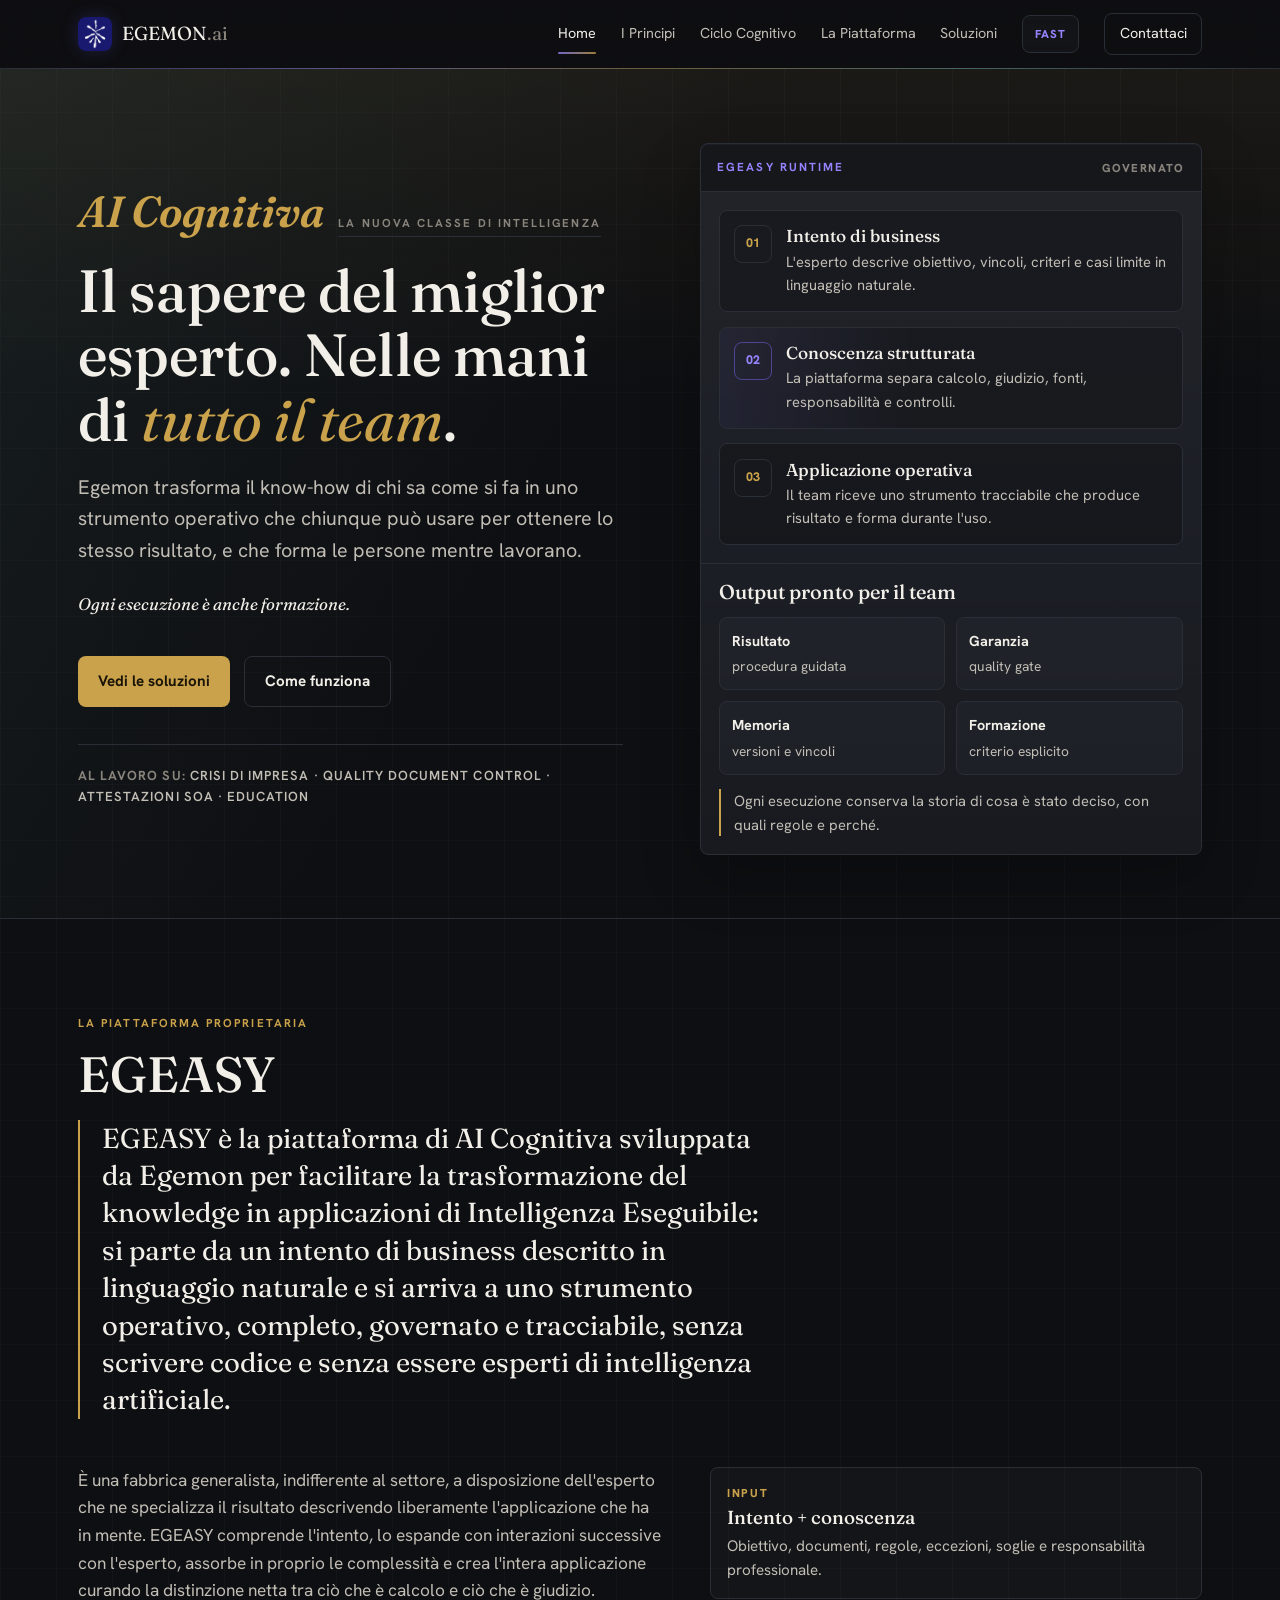
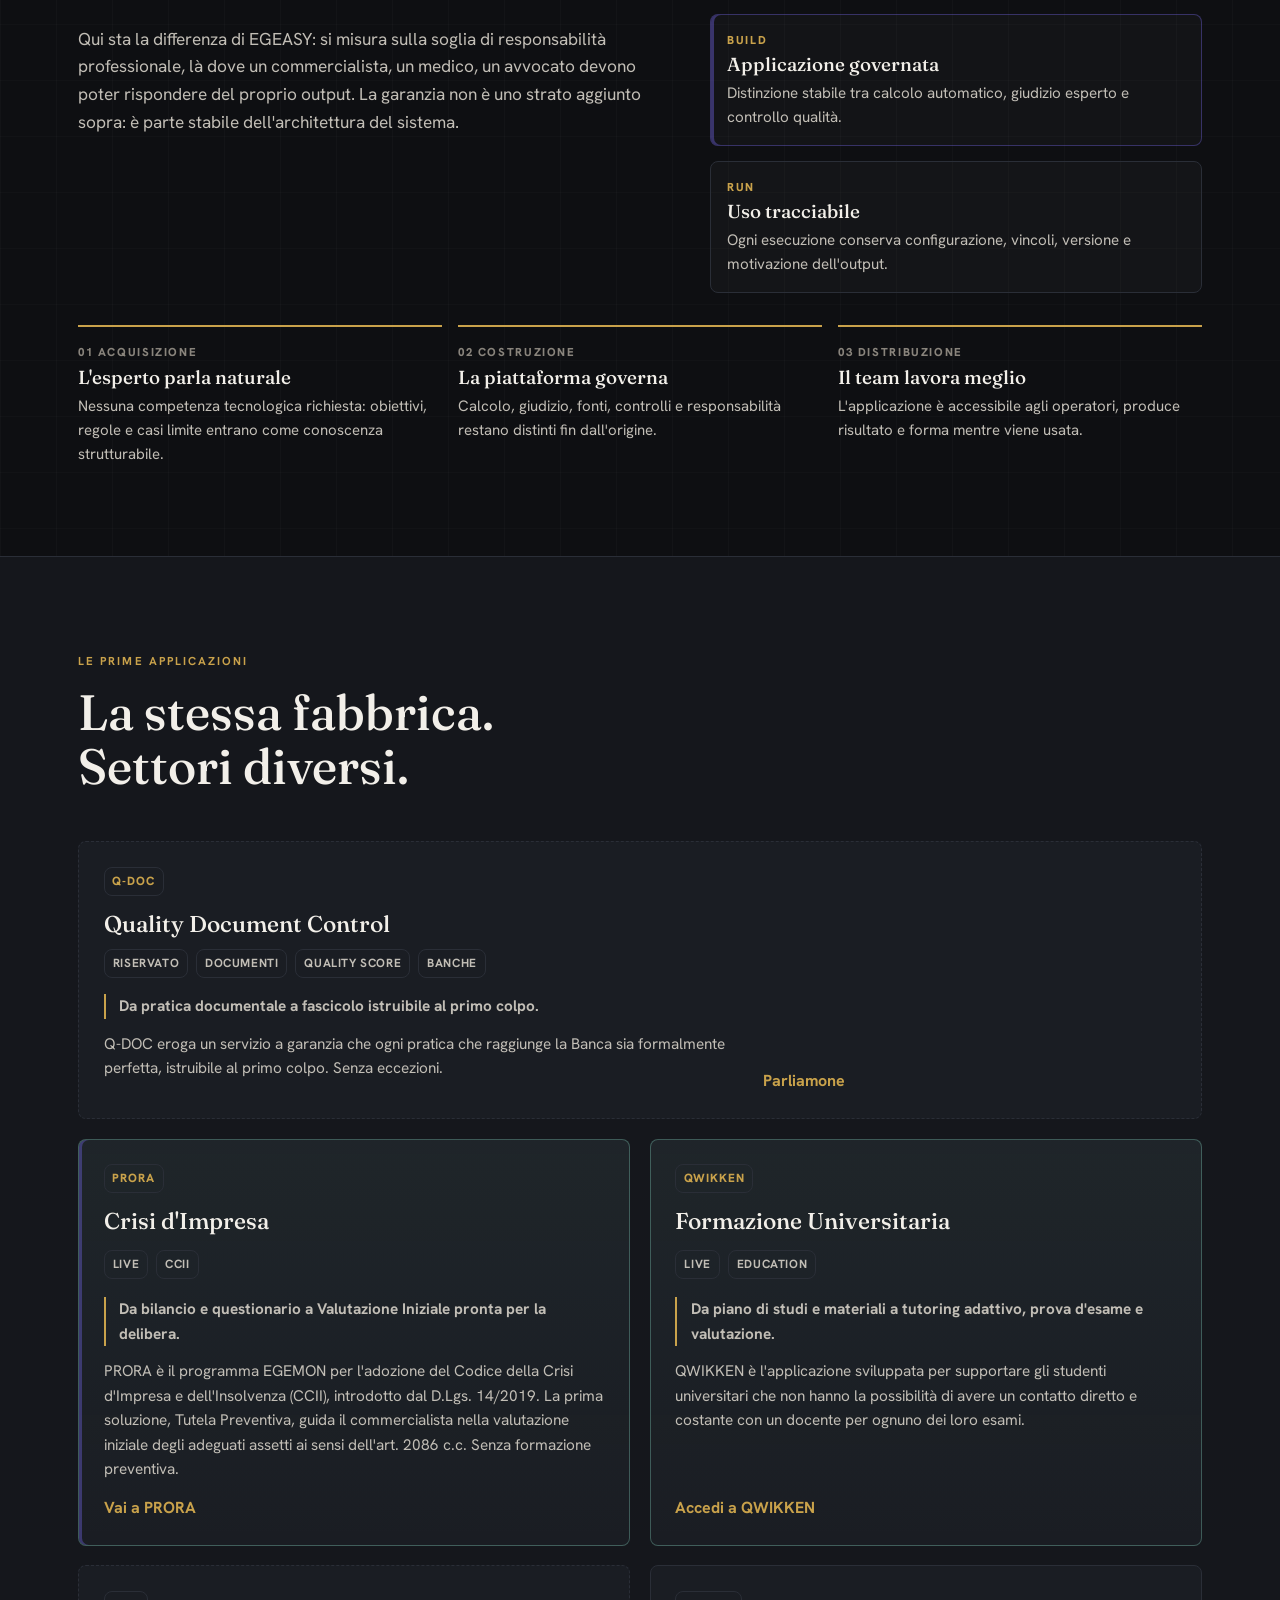
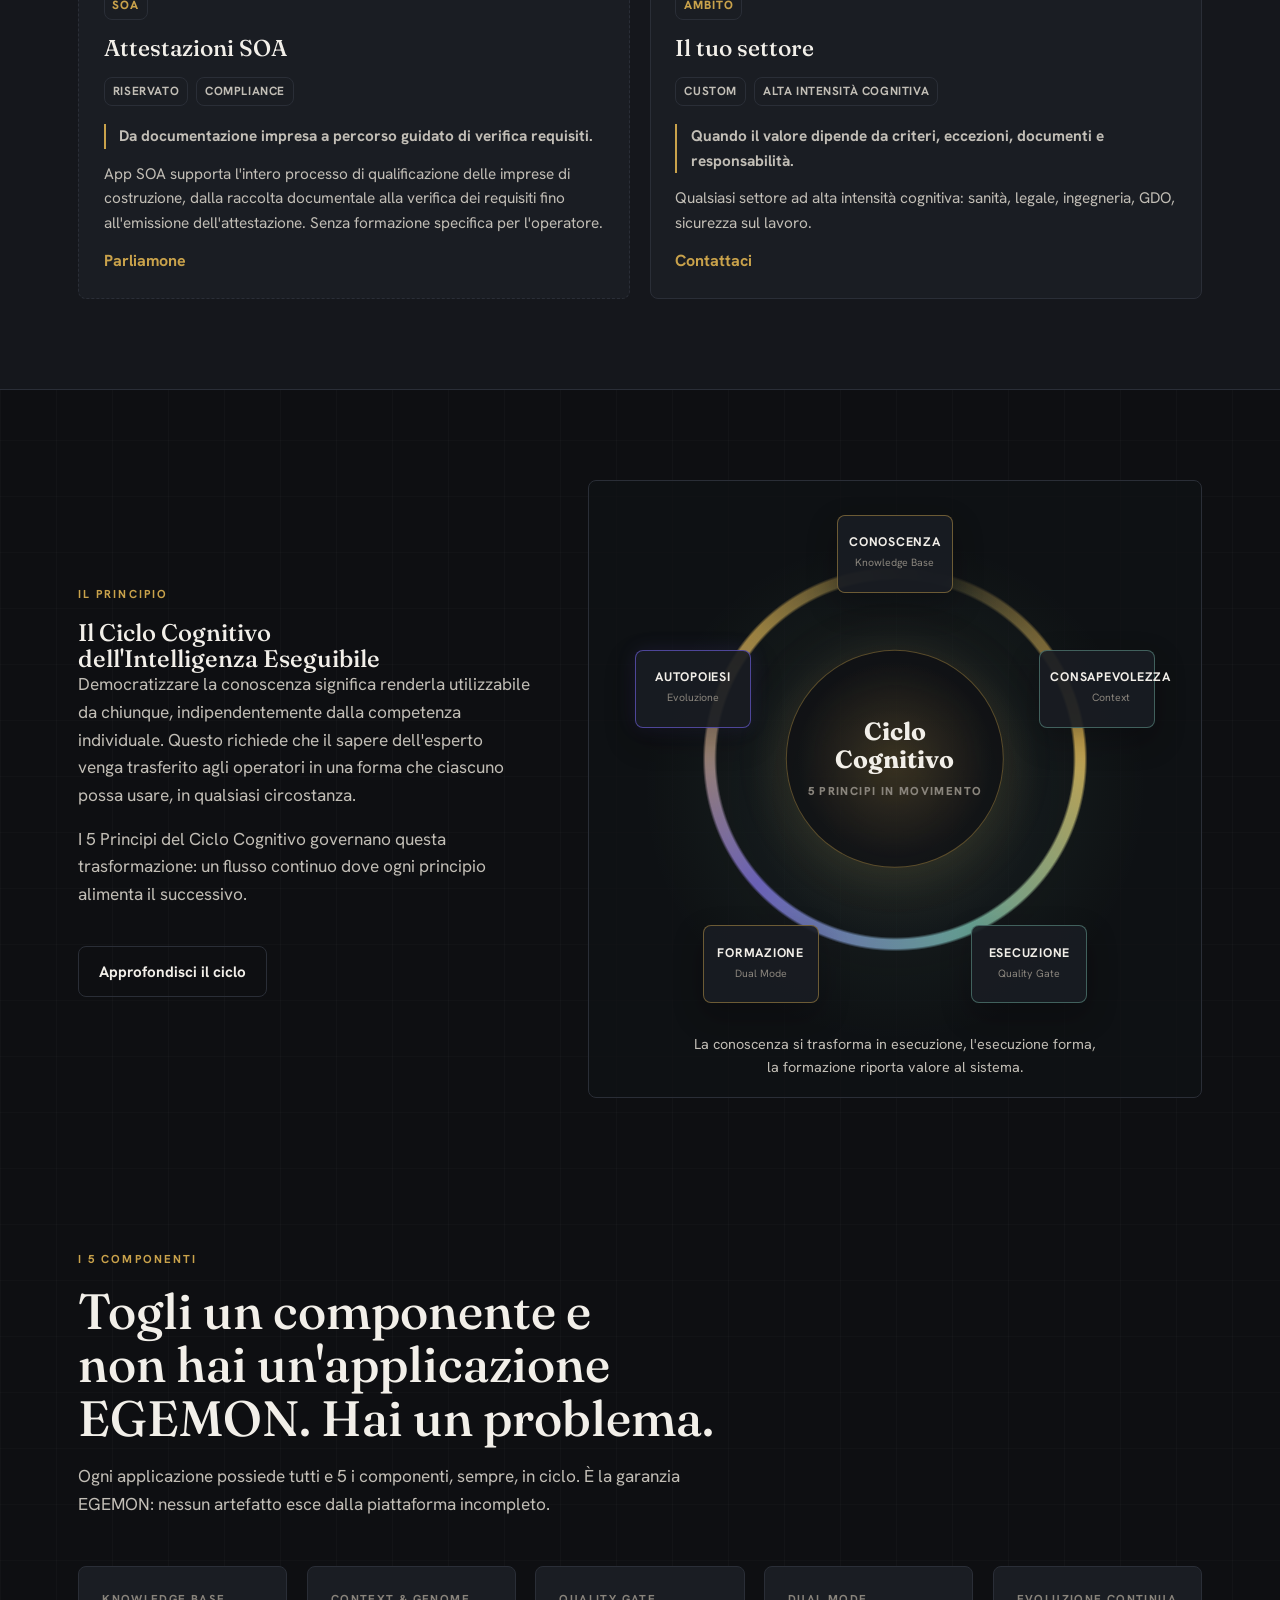
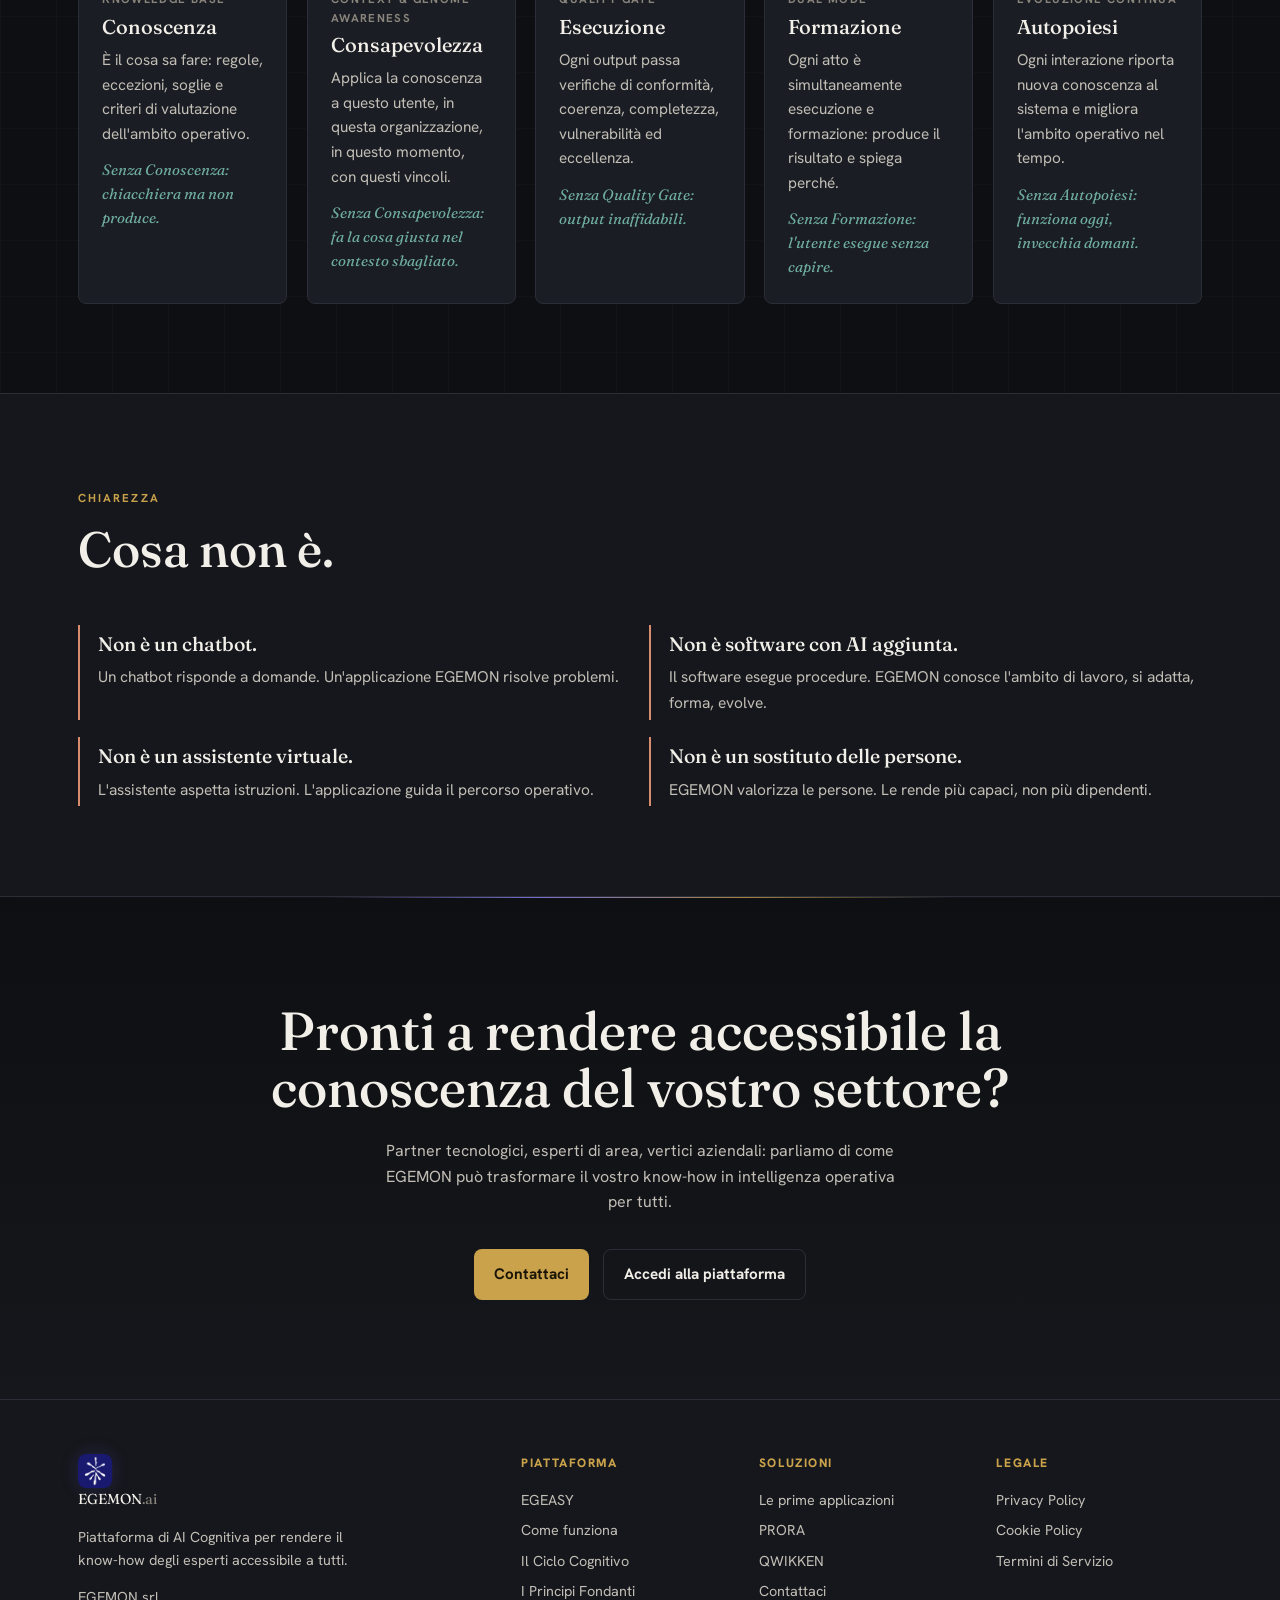
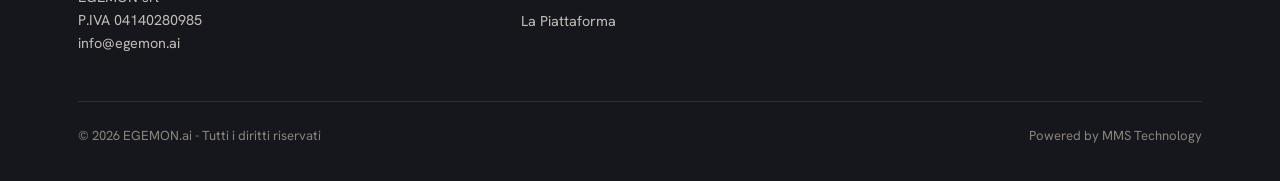
==== index.html @ 68b32966 "fix: simplify fast slow switch" ====
<!DOCTYPE html>
<html lang="it">
<head>
  <meta charset="UTF-8">
  <meta name="viewport" content="width=device-width, initial-scale=1.0">
  <title>EGEMON - AI Cognitiva</title>
  <meta name="description" content="EGEMON trasforma il know-how degli esperti in applicazioni operative, governate e tracciabili che formano le persone mentre lavorano.">
  <meta name="robots" content="index, follow">
  <link rel="canonical" href="https://egemon.ai/">

  <link rel="icon" href="assets/favicon.ico" type="image/x-icon">
  <link rel="apple-touch-icon" href="assets/egemon-logo.png">

  <meta property="og:type" content="website">
  <meta property="og:url" content="https://egemon.ai/">
  <meta property="og:title" content="EGEMON - AI Cognitiva">
  <meta property="og:description" content="Il sapere del miglior esperto nelle mani di tutto il team.">
  <meta property="og:image" content="https://egemon.ai/assets/egemon-logo.png">
  <meta property="og:locale" content="it_IT">
  <meta property="og:site_name" content="egemon.ai">

  <meta name="twitter:card" content="summary">
  <meta name="twitter:title" content="EGEMON - AI Cognitiva">
  <meta name="twitter:description" content="Il sapere del miglior esperto nelle mani di tutto il team.">
  <meta name="twitter:image" content="https://egemon.ai/assets/egemon-logo.png">

  <link rel="preconnect" href="https://fonts.googleapis.com">
  <link rel="preconnect" href="https://fonts.gstatic.com" crossorigin>
  <link href="https://fonts.googleapis.com/css2?family=Fraunces:ital,opsz,wght@0,9..144,400;0,9..144,500;0,9..144,600;1,9..144,400&family=Hanken+Grotesk:wght@300;400;500;600;700&display=swap" rel="stylesheet">

  <style>
    :root {
      --bg: #0e0f12;
      --bg-soft: #15171c;
      --surface: #1a1d23;
      --surface-2: #20242b;
      --line: #2a2e37;
      --ink: #f2efe9;
      --ink-soft: #c2beb6;
      --ink-faint: #89847c;
      --accent: #c9a24b;
      --accent-2: #6fae9f;
      --violet: #9484ff;
      --violet-soft: rgba(148,132,255,0.16);
      --danger: #d68c6d;
      --maxw: 1180px;
      --display: "Fraunces", Georgia, "Times New Roman", serif;
      --body: "Hanken Grotesk", -apple-system, BlinkMacSystemFont, "Segoe UI", sans-serif;
    }

    @keyframes cycleRotate {
      from { transform: rotate(0deg); }
      to { transform: rotate(360deg); }
    }

    @keyframes cyclePulse {
      0%, 100% { transform: translate(-50%, -50%) scale(1); opacity: 0.86; }
      50% { transform: translate(-50%, -50%) scale(1.06); opacity: 1; }
    }

    @keyframes landIn {
      from {
        opacity: 0;
        transform: translateY(22px);
        filter: blur(7px);
      }
      to {
        opacity: 1;
        transform: translateY(0);
        filter: blur(0);
      }
    }

    @keyframes consoleLand {
      0% {
        opacity: 0;
        transform: translateY(26px) scale(0.985);
        box-shadow: 0 0 0 rgba(0,0,0,0), inset 0 1px 0 var(--violet-soft);
      }
      70% {
        opacity: 1;
        transform: translateY(0) scale(1);
        box-shadow: 0 30px 80px rgba(0,0,0,0.28), 0 0 34px rgba(148,132,255,0.16), inset 0 1px 0 var(--violet-soft);
      }
      100% {
        opacity: 1;
        transform: translateY(0) scale(1);
        box-shadow: 0 22px 60px rgba(0,0,0,0.24), inset 0 1px 0 var(--violet-soft);
      }
    }

    @keyframes lineSweep {
      from { transform: scaleX(0); opacity: 0; }
      to { transform: scaleX(1); opacity: 0.42; }
    }

    * {
      box-sizing: border-box;
      margin: 0;
      padding: 0;
    }

    ::selection {
      background: rgba(148,132,255,0.32);
      color: var(--ink);
    }

    html {
      scroll-behavior: smooth;
      background: var(--bg);
    }

    body {
      min-width: 320px;
      background:
        linear-gradient(90deg, rgba(255,255,255,0.018) 1px, transparent 1px),
        linear-gradient(180deg, rgba(255,255,255,0.014) 1px, transparent 1px),
        var(--bg);
      background-size: 56px 56px;
      color: var(--ink);
      font-family: var(--body);
      font-weight: 400;
      line-height: 1.6;
      -webkit-font-smoothing: antialiased;
      overflow-x: hidden;
    }

    img {
      max-width: 100%;
      display: block;
    }

    a {
      color: inherit;
      text-decoration: none;
    }

    a:focus-visible,
    button:focus-visible {
      outline: 2px solid var(--violet);
      outline-offset: 3px;
    }

    h1,
    h2,
    h3 {
      font-family: var(--display);
      font-weight: 500;
      line-height: 1.08;
      letter-spacing: 0;
      text-wrap: balance;
    }

    em {
      color: var(--accent);
      font-family: var(--display);
      font-style: italic;
      font-weight: 400;
    }

    .wrap {
      width: min(100%, var(--maxw));
      margin: 0 auto;
      padding: 0 28px;
    }

    .skip-link {
      position: fixed;
      top: 12px;
      left: 12px;
      z-index: 1000;
      transform: translateY(-140%);
      background: var(--accent);
      color: #171106;
      padding: 0.6rem 0.9rem;
      border-radius: 8px;
      font-weight: 700;
    }

    .skip-link:focus {
      transform: translateY(0);
    }

    .nav {
      position: sticky;
      top: 0;
      z-index: 50;
      background: rgba(14,15,18,0.86);
      border-bottom: 1px solid var(--line);
      backdrop-filter: blur(14px);
    }

    .nav::after {
      content: "";
      position: absolute;
      left: 0;
      right: 0;
      bottom: -1px;
      height: 1px;
      background: linear-gradient(90deg, transparent, var(--violet), var(--accent), var(--accent-2), transparent);
      opacity: 0.42;
      transform-origin: center;
      animation: lineSweep 900ms ease-out both;
      pointer-events: none;
    }

    .nav .wrap {
      min-height: 68px;
      display: flex;
      align-items: center;
      justify-content: space-between;
      gap: 1.25rem;
      position: relative;
    }

    .brand {
      display: inline-flex;
      align-items: center;
      gap: 0.65rem;
      min-width: max-content;
      font-family: var(--display);
      font-size: 1.18rem;
      letter-spacing: 0;
    }

    .brand img {
      width: 34px;
      height: 34px;
      border-radius: 8px;
      object-fit: contain;
      box-shadow: 0 0 18px rgba(124,108,255,0.18);
    }

    .brand .brand-name {
      color: var(--ink);
    }

    .brand .brand-name span {
      color: var(--ink-faint);
    }

    .view-switch {
      display: inline-flex;
      align-items: center;
      border: 1px solid var(--line);
      border-radius: 8px;
      padding: 0.52rem 0.75rem;
      background: rgba(255,255,255,0.025);
      color: var(--violet);
      font-size: 0.72rem;
      font-weight: 800;
      letter-spacing: 0.09em;
      text-transform: uppercase;
      cursor: pointer;
      user-select: none;
    }

    .view-switch input {
      position: absolute;
      opacity: 0;
      pointer-events: none;
    }

    .view-switch:hover,
    .view-switch:focus-within {
      color: var(--ink);
      border-color: rgba(148,132,255,0.46);
    }

    body.view-essential .view-switch {
      color: var(--accent);
    }

    .menu {
      display: flex;
      align-items: center;
      gap: 1.55rem;
      color: var(--ink-soft);
      font-size: 0.9rem;
      white-space: nowrap;
    }

    .nav-toggle {
      display: none;
      width: 42px;
      height: 42px;
      border: 1px solid var(--line);
      border-radius: 8px;
      background: rgba(255,255,255,0.03);
      color: var(--ink);
      cursor: pointer;
      align-items: center;
      justify-content: center;
      gap: 4px;
      flex-direction: column;
    }

    .nav-toggle span {
      width: 18px;
      height: 2px;
      border-radius: 999px;
      background: currentColor;
      transition: transform 0.18s ease, opacity 0.18s ease;
    }

    .nav-toggle[aria-expanded="true"] span:nth-child(1) {
      transform: translateY(6px) rotate(45deg);
    }

    .nav-toggle[aria-expanded="true"] span:nth-child(2) {
      opacity: 0;
    }

    .nav-toggle[aria-expanded="true"] span:nth-child(3) {
      transform: translateY(-6px) rotate(-45deg);
    }

    .menu a {
      transition: color 0.18s ease;
    }

    .menu a:hover,
    .menu a:focus-visible {
      color: var(--ink);
    }

    .nav-cta {
      border: 1px solid var(--line);
      border-radius: 8px;
      color: var(--ink);
      padding: 0.52rem 0.9rem;
    }

    .nav-cta:hover,
    .nav-cta:focus-visible {
      border-color: var(--accent);
      color: var(--accent);
    }

    .menu a[aria-current="page"] {
      color: var(--ink);
      position: relative;
    }

    .menu a[aria-current="page"]::after {
      content: "";
      position: absolute;
      left: 0;
      right: 0;
      bottom: -0.55rem;
      height: 2px;
      border-radius: 999px;
      background: linear-gradient(90deg, var(--violet), var(--accent));
      opacity: 0.75;
    }

    main {
      overflow: hidden;
    }

    .hero {
      min-height: clamp(660px, calc(100vh - 68px), 800px);
      padding: 4.6rem 0 4rem;
      display: flex;
      align-items: center;
      border-bottom: 1px solid var(--line);
      background:
        linear-gradient(180deg, rgba(201,162,75,0.07), transparent 38%),
        linear-gradient(120deg, rgba(111,174,159,0.09), transparent 44%);
    }

    .hero .category-mark,
    .hero h1,
    .hero .lead,
    .hero .micro,
    .hero .hero-actions,
    .hero .working-on {
      opacity: 0;
      animation: landIn 760ms cubic-bezier(0.2, 0.75, 0.18, 1) both;
    }

    .hero .category-mark { animation-delay: 80ms; }
    .hero h1 { animation-delay: 170ms; }
    .hero .lead { animation-delay: 280ms; }
    .hero .micro { animation-delay: 390ms; }
    .hero .hero-actions { animation-delay: 500ms; }
    .hero .working-on { animation-delay: 610ms; }

    .hero-grid {
      display: grid;
      grid-template-columns: minmax(0, 1fr) minmax(360px, 0.92fr);
      gap: clamp(3.6rem, 6vw, 5.6rem);
      align-items: center;
    }

    .category-mark {
      display: flex;
      align-items: baseline;
      flex-wrap: wrap;
      gap: 0.9rem;
      margin-bottom: 1.35rem;
    }

    .category-mark .label {
      color: var(--accent);
      font-family: var(--display);
      font-size: clamp(1.75rem, 3.4vw, 2.75rem);
      font-style: italic;
      font-weight: 600;
      line-height: 1;
    }

    .category-mark .tag {
      color: var(--ink-faint);
      border-bottom: 1px solid var(--line);
      padding-bottom: 0.28rem;
      font-size: 0.72rem;
      font-weight: 700;
      letter-spacing: 0.18em;
      text-transform: uppercase;
    }

    .hero h1 {
      max-width: 18ch;
      margin-bottom: 1.25rem;
      font-size: clamp(2.75rem, 4.65vw, 4.28rem);
    }

    .lead {
      max-width: 62ch;
      color: var(--ink-soft);
      font-size: 1.08rem;
    }

    .hero .lead {
      font-size: 1.23rem;
    }

    .micro {
      margin-top: 1.55rem;
      color: var(--ink);
      font-family: var(--display);
      font-size: 1.05rem;
      font-style: italic;
    }

    .hero-actions {
      display: flex;
      flex-wrap: wrap;
      gap: 0.85rem;
      margin-top: 2.35rem;
    }

    .btn {
      display: inline-flex;
      align-items: center;
      justify-content: center;
      min-height: 44px;
      border-radius: 8px;
      padding: 0.78rem 1.25rem;
      font-size: 0.95rem;
      font-weight: 700;
      transition: transform 0.18s ease, border-color 0.18s ease, color 0.18s ease, background 0.18s ease;
    }

    .btn::after {
      content: "";
      width: 0;
      height: 1px;
      background: currentColor;
      margin-left: 0;
      opacity: 0;
      transition: width 0.18s ease, margin-left 0.18s ease, opacity 0.18s ease;
    }

    .btn:hover::after,
    .btn:focus-visible::after {
      width: 14px;
      margin-left: 0.55rem;
      opacity: 0.7;
    }

    .btn-primary {
      background: var(--accent);
      color: #1a1407;
    }

    .btn-primary:hover,
    .btn-primary:focus-visible {
      transform: translateY(-2px);
      background: #d5b15d;
    }

    .btn-ghost {
      border: 1px solid var(--line);
      color: var(--ink);
    }

    .btn-ghost:hover,
    .btn-ghost:focus-visible {
      border-color: var(--accent);
      color: var(--accent);
      transform: translateY(-2px);
    }

    .working-on {
      margin-top: 2.35rem;
      padding-top: 1.25rem;
      border-top: 1px solid var(--line);
      color: var(--ink-faint);
      font-size: 0.82rem;
      font-weight: 700;
      letter-spacing: 0.08em;
      text-transform: uppercase;
    }

    .working-on b {
      color: var(--ink-soft);
      font-weight: 600;
    }

    .product-console {
      border: 1px solid var(--line);
      border-radius: 8px;
      background:
        linear-gradient(180deg, rgba(255,255,255,0.045), transparent),
        rgba(26,29,35,0.86);
      box-shadow: 0 22px 60px rgba(0,0,0,0.24), inset 0 1px 0 var(--violet-soft);
      overflow: hidden;
      opacity: 0;
      animation: consoleLand 980ms cubic-bezier(0.2, 0.75, 0.18, 1) 330ms both;
    }

    .console-top {
      display: flex;
      align-items: center;
      justify-content: space-between;
      gap: 1rem;
      padding: 0.9rem 1rem;
      border-bottom: 1px solid var(--line);
      background: rgba(14,15,18,0.62);
    }

    .console-title {
      color: var(--violet);
      font-size: 0.73rem;
      font-weight: 700;
      letter-spacing: 0.18em;
      text-transform: uppercase;
    }

    .console-status {
      color: var(--ink-faint);
      font-size: 0.72rem;
      font-weight: 800;
      letter-spacing: 0.12em;
      text-transform: uppercase;
    }

    .pipeline {
      display: grid;
      padding: 1.1rem;
      gap: 0.9rem;
    }

    .pipe-row {
      display: grid;
      grid-template-columns: 38px 1fr;
      gap: 0.85rem;
      align-items: start;
      padding: 0.9rem;
      border: 1px solid var(--line);
      border-radius: 8px;
      background: rgba(14,15,18,0.38);
    }

    .pipe-dot {
      display: grid;
      place-items: center;
      width: 38px;
      height: 38px;
      border: 1px solid var(--line);
      border-radius: 8px;
      color: var(--accent);
      font-weight: 800;
      font-size: 0.78rem;
    }

    .pipe-row:nth-child(2) .pipe-dot {
      border-color: rgba(124,108,255,0.48);
      color: var(--violet);
    }

    .pipe-row:nth-child(2) {
      background: linear-gradient(90deg, rgba(124,108,255,0.055), rgba(14,15,18,0.38) 42%);
    }

    .pipe-row strong {
      display: block;
      color: var(--ink);
      font-family: var(--display);
      font-size: 1.08rem;
      font-weight: 500;
      line-height: 1.22;
      margin-bottom: 0.2rem;
    }

    .pipe-row p {
      color: var(--ink-soft);
      font-size: 0.92rem;
    }

    .console-output {
      border-top: 1px solid var(--line);
      padding: 1.1rem;
    }

    .console-output h3 {
      margin-bottom: 0.85rem;
      font-size: 1.25rem;
    }

    .output-grid {
      display: grid;
      grid-template-columns: repeat(2, 1fr);
      gap: 0.7rem;
    }

    .output-cell {
      min-height: 58px;
      border: 1px solid var(--line);
      border-radius: 8px;
      padding: 0.75rem;
      color: var(--ink-soft);
      font-size: 0.86rem;
      background: rgba(255,255,255,0.025);
    }

    .output-cell b {
      display: block;
      color: var(--ink);
      font-size: 0.9rem;
      margin-bottom: 0.15rem;
    }

    .trace-strip {
      margin-top: 0.9rem;
      border-left: 2px solid var(--accent);
      padding-left: 0.85rem;
      color: var(--ink-soft);
      font-size: 0.92rem;
    }

    body.view-essential .hero {
      min-height: clamp(620px, calc(100vh - 68px), 760px);
      padding: 3.8rem 0 3.4rem;
    }

    body.view-essential .hero-grid {
      grid-template-columns: minmax(0, 0.95fr) minmax(340px, 0.78fr);
      gap: clamp(3.2rem, 5vw, 4.8rem);
    }

    body.view-essential .hero h1 {
      max-width: 18ch;
      font-size: clamp(2.65rem, 4.2vw, 3.8rem);
    }

    body.view-essential .hero .lead {
      max-width: 56ch;
      font-size: 1.08rem;
    }

    body.view-essential .micro {
      margin-top: 1.15rem;
    }

    body.view-essential .hero-actions {
      margin-top: 1.7rem;
    }

    body.view-essential .hero .btn-ghost {
      display: none;
    }

    body.view-essential .working-on {
      display: none;
    }

    body.view-essential .product-console {
      box-shadow: 0 18px 44px rgba(0,0,0,0.18), inset 0 1px 0 var(--violet-soft);
    }

    body.view-essential .pipeline {
      padding: 0.85rem;
      gap: 0.7rem;
    }

    body.view-essential .pipe-row {
      grid-template-columns: 34px 1fr;
      padding: 0.72rem;
    }

    body.view-essential .pipe-row p {
      display: none;
    }

    body.view-essential .console-output {
      padding: 0.85rem;
    }

    body.view-essential .console-output h3 {
      margin-bottom: 0;
      font-size: 1.08rem;
    }

    body.view-essential .output-grid,
    body.view-essential .trace-strip {
      display: none;
    }

    body.view-essential section {
      padding: 4.2rem 0;
    }

    body.view-essential .sec-head {
      margin-bottom: 2.2rem;
    }

    body.view-essential .egeasy-statement {
      max-width: 58ch;
      font-size: clamp(1.18rem, 1.8vw, 1.45rem);
    }

    body.view-essential .copy-stack .lead:nth-child(2),
    body.view-essential .operating-map,
    body.view-essential .process-strip,
    body.view-essential footer a[href="#come-funziona"] {
      display: none;
    }

    body.view-essential #scenari .grid.cols-2 {
      grid-template-columns: repeat(3, minmax(0, 1fr));
    }

    body.view-essential .solution-card,
    body.view-essential .solution-card.featured {
      display: flex;
      grid-column: auto;
      gap: 0;
      padding: 1.18rem;
    }

    body.view-essential .solution-meta,
    body.view-essential .solution-proof {
      display: none;
    }

    body.view-essential .solution-card p {
      font-size: 0.9rem;
      margin-bottom: 0.65rem;
    }

    body.view-essential .solution-card h3 {
      font-size: 1.22rem;
    }

    body.view-essential #ciclo .lead:last-of-type,
    body.view-essential .cycle-caption,
    body.view-essential #componenti .sec-head .lead,
    body.view-essential #non-e,
    body.view-essential .card .warn {
      display: none;
    }

    body.view-essential .cycle-layout {
      grid-template-columns: minmax(0, 0.8fr) minmax(300px, 0.85fr);
      gap: 2.4rem;
    }

    body.view-essential .cycle-visual {
      min-height: 400px;
    }

    body.view-essential .cycle-stage {
      width: min(100%, 390px);
    }

    body.view-essential #componenti .grid.cols-4 {
      grid-template-columns: repeat(5, minmax(0, 1fr));
    }

    body.view-essential .card {
      padding: 1.05rem;
    }

    body.view-essential .card p {
      font-size: 0.88rem;
    }

    section {
      padding: 5.6rem 0;
    }

    section.alt {
      background: var(--bg-soft);
      border-top: 1px solid var(--line);
      border-bottom: 1px solid var(--line);
    }

    .sec-head {
      max-width: 76ch;
      margin-bottom: 3rem;
    }

    .eyebrow {
      display: inline-block;
      margin-bottom: 1rem;
      color: var(--accent);
      font-size: 0.72rem;
      font-weight: 700;
      letter-spacing: 0.18em;
      text-transform: uppercase;
    }

    .sec-head h2 {
      margin-bottom: 1.1rem;
      font-size: clamp(2rem, 4vw, 3.1rem);
    }

    .egeasy-statement {
      max-width: 72ch;
      border-left: 2px solid var(--accent);
      padding-left: 1.35rem;
      color: var(--ink);
      font-family: var(--display);
      font-size: clamp(1.28rem, 2.2vw, 1.72rem);
      line-height: 1.36;
    }

    .copy-stack {
      max-width: 73ch;
      display: grid;
      gap: 1.3rem;
    }

    .egeasy-layout {
      display: grid;
      grid-template-columns: minmax(0, 0.95fr) minmax(320px, 0.8fr);
      gap: 3rem;
      align-items: start;
    }

    .process-strip {
      display: grid;
      grid-template-columns: repeat(3, 1fr);
      gap: 1rem;
      margin-top: 2rem;
    }

    .process-step {
      border-top: 2px solid var(--accent);
      padding-top: 1rem;
    }

    .process-step span {
      display: block;
      margin-bottom: 0.4rem;
      color: var(--ink-faint);
      font-size: 0.72rem;
      font-weight: 800;
      letter-spacing: 0.14em;
      text-transform: uppercase;
    }

    .process-step h3 {
      margin-bottom: 0.35rem;
      font-size: 1.18rem;
    }

    .process-step p {
      color: var(--ink-soft);
      font-size: 0.94rem;
    }

    .operating-map {
      display: grid;
      gap: 0.9rem;
    }

    .map-step {
      border: 1px solid var(--line);
      border-radius: 8px;
      padding: 1rem;
      background: rgba(255,255,255,0.025);
    }

    .map-step:nth-child(2) {
      border-color: rgba(124,108,255,0.34);
      box-shadow: inset 3px 0 0 rgba(124,108,255,0.36);
    }

    .map-step span {
      display: block;
      margin-bottom: 0.35rem;
      color: var(--accent);
      font-size: 0.72rem;
      font-weight: 800;
      letter-spacing: 0.14em;
      text-transform: uppercase;
    }

    .map-step h3 {
      font-size: 1.18rem;
      margin-bottom: 0.35rem;
    }

    .map-step p {
      color: var(--ink-soft);
      font-size: 0.95rem;
    }

    .grid {
      display: grid;
      gap: 1.2rem;
    }

    .grid.cols-4 {
      grid-template-columns: repeat(4, 1fr);
    }

    #componenti .grid.cols-4 {
      grid-template-columns: repeat(5, 1fr);
    }

    .grid.cols-3 {
      grid-template-columns: repeat(3, 1fr);
    }

    .grid.cols-2 {
      grid-template-columns: repeat(2, 1fr);
    }

    .card {
      background: var(--surface);
      border: 1px solid var(--line);
      border-radius: 8px;
      padding: 1.45rem;
      transition: transform 0.18s ease, border-color 0.18s ease, background 0.18s ease;
    }

    .card:hover {
      transform: translateY(-3px);
      border-color: rgba(201,162,75,0.65);
      background: var(--surface-2);
    }

    .card .num {
      display: block;
      margin-bottom: 0.75rem;
      color: var(--accent);
      font-family: var(--display);
      font-size: 1.5rem;
    }

    .card .sub {
      display: block;
      margin-bottom: 0.45rem;
      color: var(--ink-faint);
      font-size: 0.72rem;
      font-weight: 700;
      letter-spacing: 0.12em;
      text-transform: uppercase;
    }

    .card h3 {
      margin-bottom: 0.65rem;
      font-size: 1.25rem;
    }

    .card p {
      color: var(--ink-soft);
      font-size: 0.96rem;
    }

    .card .warn {
      display: block;
      margin-top: 0.75rem;
      color: var(--accent-2);
      font-family: var(--display);
      font-size: 0.94rem;
      font-style: italic;
    }

    .solution-card {
      display: flex;
      min-height: 100%;
      flex-direction: column;
      background: var(--surface);
      border: 1px solid var(--line);
      border-radius: 8px;
      padding: 1.55rem;
      transition: transform 0.18s ease, border-color 0.18s ease, background 0.18s ease;
    }

    .solution-card.live {
      border-color: rgba(111,174,159,0.42);
      background: linear-gradient(180deg, rgba(111,174,159,0.055), transparent), var(--surface);
    }

    .solution-card.live:nth-of-type(2) {
      box-shadow: inset 3px 0 0 rgba(124,108,255,0.34);
    }

    .solution-card.reserved {
      border-style: dashed;
    }

    .solution-card.featured {
      grid-column: span 2;
      display: grid;
      grid-template-columns: minmax(0, 1fr) minmax(260px, 0.65fr);
      gap: 1.4rem;
      align-items: end;
    }

    .solution-meta {
      display: flex;
      flex-wrap: wrap;
      gap: 0.5rem;
      margin: 0.2rem 0 1rem;
    }

    .solution-meta span {
      border: 1px solid var(--line);
      border-radius: 8px;
      padding: 0.25rem 0.5rem;
      color: var(--ink-soft);
      font-size: 0.74rem;
      font-weight: 700;
      letter-spacing: 0.05em;
      text-transform: uppercase;
    }

    .solution-card:hover {
      transform: translateY(-3px);
      border-color: rgba(201,162,75,0.65);
      background: var(--surface-2);
    }

    .solution-kicker {
      width: max-content;
      margin-bottom: 1rem;
      border: 1px solid var(--line);
      border-radius: 8px;
      padding: 0.25rem 0.48rem;
      color: var(--accent);
      font-size: 0.74rem;
      font-weight: 800;
      letter-spacing: 0.08em;
    }

    .solution-card h3 {
      margin-bottom: 0.8rem;
      font-size: 1.43rem;
    }

    .solution-card p {
      color: var(--ink-soft);
      font-size: 0.96rem;
      margin-bottom: 0.8rem;
    }

    .solution-proof {
      margin: 0.15rem 0 1rem;
      border-left: 2px solid var(--accent);
      padding-left: 0.85rem;
      color: var(--ink);
      font-size: 0.94rem;
      font-weight: 700;
    }

    .solution-card .link {
      margin-top: auto;
      color: var(--accent);
      font-weight: 700;
      width: max-content;
      text-underline-offset: 0.25em;
    }

    .solution-card .link:hover {
      text-decoration: underline;
    }

    .cycle-layout {
      display: grid;
      grid-template-columns: minmax(0, 0.85fr) minmax(320px, 1.15fr);
      gap: 3.5rem;
      align-items: center;
    }

    #ciclo {
      padding-bottom: 3.6rem;
    }

    .cycle-visual {
      min-height: 520px;
      border: 1px solid var(--line);
      border-radius: 8px;
      background:
        radial-gradient(circle at 50% 50%, rgba(201,162,75,0.13), transparent 34%),
        radial-gradient(circle at 50% 50%, rgba(111,174,159,0.13), transparent 58%),
        rgba(16,18,21,0.72);
      padding: 1.15rem;
      position: relative;
      overflow: hidden;
    }

    .cycle-stage {
      position: relative;
      width: min(100%, 520px);
      aspect-ratio: 1;
      margin: 0 auto;
    }

    .cycle-orbit,
    .cycle-orbit::before {
      position: absolute;
      border-radius: 50%;
      content: "";
    }

    .cycle-orbit {
      inset: 11%;
      background: conic-gradient(from 12deg, rgba(201,162,75,0.05), var(--accent), rgba(111,174,159,0.9), rgba(127,111,219,0.82), rgba(201,162,75,0.9), rgba(201,162,75,0.05));
      mask: radial-gradient(circle, transparent 62%, #000 63%, #000 66%, transparent 67%);
      animation: cycleRotate 18s linear infinite;
    }

    .cycle-orbit::before {
      inset: 7%;
      border: 1px solid rgba(111,174,159,0.22);
      box-shadow: 0 0 42px rgba(111,174,159,0.16);
      animation: cycleRotate 26s linear infinite reverse;
    }

    .cycle-core {
      position: absolute;
      top: 50%;
      left: 50%;
      width: 42%;
      aspect-ratio: 1;
      transform: translate(-50%, -50%);
      display: grid;
      place-items: center;
      border: 1px solid rgba(201,162,75,0.4);
      border-radius: 50%;
      background: radial-gradient(circle, rgba(201,162,75,0.2), transparent 64%), rgba(14,15,18,0.72);
      box-shadow: 0 0 55px rgba(201,162,75,0.12);
      text-align: center;
      padding: 1.2rem;
      animation: cyclePulse 5s ease-in-out infinite;
    }

    .cycle-core strong {
      display: block;
      font-family: var(--display);
      font-size: clamp(1.1rem, 2.2vw, 1.55rem);
      line-height: 1.1;
    }

    .cycle-core span {
      display: block;
      margin-top: 0.55rem;
      color: var(--ink-faint);
      font-size: 0.72rem;
      font-weight: 800;
      letter-spacing: 0.12em;
      text-transform: uppercase;
    }

    .cycle-node {
      position: absolute;
      width: 116px;
      min-height: 78px;
      display: grid;
      place-items: center;
      text-align: center;
      border: 1px solid var(--line);
      border-radius: 8px;
      padding: 0.65rem;
      background: rgba(26,29,35,0.92);
      box-shadow: 0 12px 30px rgba(0,0,0,0.25);
    }

    .cycle-node b {
      display: block;
      color: var(--ink);
      font-size: 0.78rem;
      line-height: 1.1;
      text-transform: uppercase;
      letter-spacing: 0.06em;
    }

    .cycle-node small {
      display: block;
      color: var(--ink-faint);
      font-size: 0.66rem;
      margin-top: 0.25rem;
    }

    .cycle-node.n1 { top: 3%; left: 50%; transform: translateX(-50%); border-color: rgba(201,162,75,0.48); }
    .cycle-node.n2 { top: 29%; right: 0; border-color: rgba(111,174,159,0.48); }
    .cycle-node.n3 { bottom: 3%; right: 13%; border-color: rgba(111,174,159,0.48); }
    .cycle-node.n4 { bottom: 3%; left: 13%; border-color: rgba(201,162,75,0.48); }
    .cycle-node.n5 { top: 29%; left: 0; border-color: rgba(124,108,255,0.54); box-shadow: 0 12px 30px rgba(0,0,0,0.25), 0 0 20px rgba(124,108,255,0.12); }

    .cycle-caption {
      display: block;
      margin: 0.85rem auto 0;
      max-width: 52ch;
      color: var(--ink-soft);
      font-size: 0.9rem;
      text-align: center;
    }

    .not-list {
      display: grid;
      grid-template-columns: repeat(2, 1fr);
      gap: 1.1rem;
    }

    .not-item {
      border-left: 2px solid var(--danger);
      padding: 0.25rem 0 0.25rem 1.15rem;
    }

    .not-item b {
      display: block;
      margin-bottom: 0.25rem;
      color: var(--ink);
      font-family: var(--display);
      font-size: 1.22rem;
      font-weight: 500;
    }

    .not-item span {
      color: var(--ink-soft);
      font-size: 0.97rem;
    }

    .cta {
      text-align: center;
      position: relative;
      padding: 6.6rem 0 6.2rem;
      background:
        linear-gradient(90deg, transparent, rgba(148,132,255,0.08), transparent) top / 100% 1px no-repeat,
        linear-gradient(180deg, var(--bg), var(--bg-soft));
      overflow: hidden;
    }

    .cta::before {
      content: "";
      position: absolute;
      left: 50%;
      top: 0;
      width: min(620px, 80vw);
      height: 1px;
      background: linear-gradient(90deg, transparent, var(--violet), var(--accent), transparent);
      transform: translateX(-50%);
      opacity: 0.78;
      pointer-events: none;
    }

    .cta h2 {
      max-width: 24ch;
      margin: 0 auto 1.25rem;
      font-size: clamp(2.25rem, 4.2vw, 3.35rem);
    }

    .cta p {
      max-width: 58ch;
      margin: 0 auto 2.1rem;
      color: var(--ink-soft);
    }

    .cta .hero-actions {
      justify-content: center;
      margin-top: 0;
    }

    footer {
      padding: 3.4rem 0 2.2rem;
      background: var(--bg-soft);
      border-top: 1px solid var(--line);
    }

    .foot-grid {
      display: grid;
      grid-template-columns: 2fr 1fr 1fr 1fr;
      gap: 2rem;
    }

    .foot-grid h4 {
      margin-bottom: 0.95rem;
      color: var(--accent);
      font-size: 0.76rem;
      font-weight: 800;
      letter-spacing: 0.13em;
      text-transform: uppercase;
    }

    .foot-grid a,
    .foot-grid p {
      display: block;
      color: var(--ink-soft);
      font-size: 0.9rem;
      margin-bottom: 0.45rem;
    }

    .foot-grid a:hover {
      color: var(--ink);
    }

    .foot-grid a {
      text-underline-offset: 0.25em;
    }

    .foot-bottom {
      display: flex;
      justify-content: space-between;
      flex-wrap: wrap;
      gap: 1rem;
      margin-top: 2.4rem;
      padding-top: 1.45rem;
      border-top: 1px solid var(--line);
      color: var(--ink-faint);
      font-size: 0.82rem;
    }

    @media (max-width: 1040px) {
      .hero-grid,
      .cycle-layout,
      .egeasy-layout {
        grid-template-columns: 1fr;
        gap: 2.75rem;
      }

      .process-strip,
      .grid.cols-4,
      .grid.cols-3 {
        grid-template-columns: repeat(2, 1fr);
      }

      #componenti .grid.cols-4 {
        grid-template-columns: repeat(2, 1fr);
      }

      .solution-card.featured {
        grid-column: auto;
        grid-template-columns: 1fr;
      }

      .foot-grid {
        grid-template-columns: repeat(2, 1fr);
      }

      body.view-essential #scenari .grid.cols-2,
      body.view-essential #componenti .grid.cols-4 {
        grid-template-columns: repeat(2, minmax(0, 1fr));
      }

      body.view-essential .cycle-layout {
        grid-template-columns: 1fr;
        align-items: start;
      }
    }

    @media (min-width: 1041px) and (max-height: 880px) {
      .nav .wrap {
        min-height: 62px;
      }

      .hero {
        min-height: calc(100vh - 62px);
        padding: 3.2rem 0 2.7rem;
      }

      .hero-grid {
        gap: clamp(3.2rem, 5vw, 4.8rem);
      }

      .category-mark {
        margin-bottom: 1rem;
      }

      .category-mark .label {
        font-size: clamp(1.65rem, 2.5vw, 2.25rem);
      }

      .hero h1 {
        max-width: 17ch;
        margin-bottom: 1rem;
        font-size: clamp(2.55rem, 3.85vw, 3.85rem);
      }

      .hero .lead {
        font-size: 1.08rem;
      }

      .micro {
        margin-top: 1.15rem;
      }

      .hero-actions {
        margin-top: 1.65rem;
      }

      .working-on {
        margin-top: 1.7rem;
        padding-top: 1rem;
      }

      .console-top {
        padding: 0.75rem 0.9rem;
      }

      .pipeline {
        padding: 0.85rem;
        gap: 0.7rem;
      }

      .pipe-row {
        grid-template-columns: 34px 1fr;
        gap: 0.72rem;
        padding: 0.72rem;
      }

      .pipe-dot {
        width: 34px;
        height: 34px;
      }

      .pipe-row strong {
        font-size: 1rem;
      }

      .pipe-row p {
        font-size: 0.86rem;
      }

      .console-output {
        padding: 0.85rem;
      }

      .console-output h3 {
        margin-bottom: 0.65rem;
      }

      .output-cell {
        min-height: 50px;
        padding: 0.62rem;
      }

      .trace-strip {
        margin-top: 0.7rem;
        font-size: 0.86rem;
      }
    }

    @media (max-width: 860px) {
      .nav .wrap {
        min-height: 64px;
        padding-top: 0.7rem;
        padding-bottom: 0.7rem;
        align-items: center;
      }

      .nav-toggle {
        display: inline-flex;
      }

      .menu {
        display: none;
        position: absolute;
        top: calc(100% + 1px);
        left: 20px;
        right: 20px;
        padding: 0.8rem;
        border: 1px solid var(--line);
        border-radius: 8px;
        background: rgba(14,15,18,0.97);
        box-shadow: 0 22px 50px rgba(0,0,0,0.32);
        white-space: normal;
        font-size: 0.94rem;
      }

      .menu.open {
        display: grid;
        gap: 0.1rem;
      }

      .menu a {
        padding: 0.65rem 0.7rem;
        border-radius: 8px;
      }

      .menu a[aria-current="page"]::after {
        left: 0.7rem;
        right: auto;
        bottom: 0.3rem;
        width: 32px;
      }

      .hero {
        min-height: auto;
        padding: 4.2rem 0 3.6rem;
      }

      section {
        padding: 4.5rem 0;
      }
    }

    @media (max-width: 680px) {
      .wrap {
        padding: 0 20px;
      }

      .nav .wrap {
        display: flex;
      }

      .menu {
        left: 20px;
        right: 20px;
      }

      .category-mark .tag {
        border-bottom: 0;
        padding-bottom: 0;
      }

      .category-mark .label {
        font-size: 1.55rem;
      }

      .hero h1 {
        font-size: 2.35rem;
        max-width: 12ch;
      }

      .hero .lead {
        font-size: 1.08rem;
      }

      .egeasy-statement {
        font-size: 1.12rem;
        line-height: 1.48;
      }

      .sec-head {
        margin-bottom: 2.35rem;
      }

      .micro {
        margin-top: 1.25rem;
      }

      .process-strip,
      .grid.cols-4,
      .grid.cols-3,
      .grid.cols-2,
      .not-list,
      .foot-grid {
        grid-template-columns: 1fr;
      }

      .pipeline {
        padding: 0.85rem;
        gap: 0.65rem;
      }

      .pipe-row {
        grid-template-columns: 32px 1fr;
        padding: 0.75rem;
      }

      .pipe-dot {
        width: 32px;
        height: 32px;
      }

      .console-output {
        padding: 0.9rem;
      }

      .output-grid {
        grid-template-columns: repeat(2, 1fr);
      }

      .output-cell {
        min-height: 52px;
        padding: 0.6rem;
      }

      .cycle-visual {
        min-height: 420px;
        padding: 0.8rem;
      }

      .cycle-stage {
        width: min(100%, 340px);
      }

      .cycle-node {
        width: 92px;
        min-height: 62px;
        padding: 0.48rem;
      }

      .cycle-node b {
        font-size: 0.66rem;
      }

      .cycle-node small {
        display: none;
      }

      .cycle-core {
        width: 46%;
        padding: 0.8rem;
      }

      .cycle-caption {
        font-size: 0.82rem;
      }

      #componenti .grid.cols-4 {
        grid-template-columns: repeat(2, 1fr);
      }

      section {
        padding: 3.6rem 0;
      }

      .solution-card,
      .card {
        padding: 1.05rem;
      }

      .solution-card p,
      .card p,
      .card .warn {
        font-size: 0.88rem;
      }

      .solution-card h3,
      .card h3 {
        font-size: 1.12rem;
      }

      .solution-proof {
        font-size: 0.88rem;
        margin-bottom: 0.75rem;
      }

      .solution-meta {
        gap: 0.35rem;
        margin-bottom: 0.75rem;
      }

      .solution-meta span {
        font-size: 0.66rem;
      }

      #componenti .sec-head h2 {
        font-size: 1.8rem;
      }

      #componenti .sec-head .lead {
        font-size: 1rem;
      }

      #componenti .card .warn {
        display: none;
      }

      .hero-actions {
        width: 100%;
      }

      .btn {
        width: 100%;
      }

      .foot-bottom {
        display: grid;
      }

      body.view-essential #scenari .grid.cols-2,
      body.view-essential #componenti .grid.cols-4,
      body.view-essential .cycle-layout {
        grid-template-columns: 1fr;
      }
    }

    @media (prefers-reduced-motion: reduce) {
      *,
      *::before,
      *::after {
        animation-duration: 0.01ms !important;
        animation-iteration-count: 1 !important;
        scroll-behavior: auto !important;
      }

      .hero .category-mark,
      .hero h1,
      .hero .lead,
      .hero .micro,
      .hero .hero-actions,
      .hero .working-on,
      .product-console {
        opacity: 1;
        transform: none;
        filter: none;
      }
    }
  </style>
</head>
<body>
  <a class="skip-link" href="#main">Salta al contenuto</a>

  <header class="nav">
    <div class="wrap">
      <a class="brand" href="index.html" aria-label="EGEMON.ai home">
        <img src="assets/egemon-logo.png" alt="">
        <span class="brand-name">EGEMON<span>.ai</span></span>
      </a>
      <button class="nav-toggle" type="button" aria-label="Apri menu" aria-controls="main-menu" aria-expanded="false">
        <span></span>
        <span></span>
        <span></span>
      </button>
      <nav class="menu" id="main-menu" aria-label="Navigazione principale">
        <a href="index.html" aria-current="page">Home</a>
        <a href="principi.html">I Principi</a>
        <a href="ciclo-cognitivo.html">Ciclo Cognitivo</a>
        <a href="piattaforma.html">La Piattaforma</a>
        <a href="#scenari">Soluzioni</a>
        <label class="view-switch" for="density-switch" title="Versione compatta">
          <input id="density-switch" type="checkbox" aria-label="Mostra versione fast">
          <span class="mode-label">Fast</span>
        </label>
        <a href="mailto:info@egemon.ai" class="nav-cta">Contattaci</a>
      </nav>
    </div>
  </header>

  <main id="main">
    <section class="hero" aria-labelledby="hero-title">
      <div class="wrap">
        <div class="hero-grid">
          <div>
            <div class="category-mark">
              <span class="label">AI Cognitiva</span>
              <span class="tag">la nuova classe di intelligenza</span>
            </div>
            <h1 id="hero-title">Il sapere del miglior esperto. Nelle mani di <em>tutto il team</em>.</h1>
            <p class="lead" data-fast="EGEMON porta la conoscenza dell'esperto dentro applicazioni operative: strumenti che guidano il lavoro, conservano il controllo e rendono la competenza utilizzabile dal team.">Egemon trasforma il know-how di chi sa come si fa in uno strumento operativo che chiunque può usare per ottenere lo stesso risultato, e che forma le persone mentre lavorano.</p>
            <p class="micro">Ogni esecuzione è anche formazione.</p>
            <div class="hero-actions">
              <a class="btn btn-primary" href="#scenari">Vedi le soluzioni</a>
              <a class="btn btn-ghost" href="#come-funziona">Come funziona</a>
            </div>
            <p class="working-on">Al lavoro su: <b>Crisi di impresa · Quality Document Control · Attestazioni SOA · Education</b></p>
          </div>
          <aside class="product-console" aria-label="Flusso operativo EGEMON">
            <div class="console-top">
              <p class="console-title">EGEASY runtime</p>
              <p class="console-status">Governato</p>
            </div>
            <div class="pipeline">
              <div class="pipe-row">
                <span class="pipe-dot">01</span>
                <div>
                  <strong>Intento di business</strong>
                  <p>L'esperto descrive obiettivo, vincoli, criteri e casi limite in linguaggio naturale.</p>
                </div>
              </div>
              <div class="pipe-row">
                <span class="pipe-dot">02</span>
                <div>
                  <strong>Conoscenza strutturata</strong>
                  <p>La piattaforma separa calcolo, giudizio, fonti, responsabilità e controlli.</p>
                </div>
              </div>
              <div class="pipe-row">
                <span class="pipe-dot">03</span>
                <div>
                  <strong>Applicazione operativa</strong>
                  <p>Il team riceve uno strumento tracciabile che produce risultato e forma durante l'uso.</p>
                </div>
              </div>
            </div>
            <div class="console-output">
              <h3>Output pronto per il team</h3>
              <div class="output-grid">
                <div class="output-cell"><b>Risultato</b>procedura guidata</div>
                <div class="output-cell"><b>Garanzia</b>quality gate</div>
                <div class="output-cell"><b>Memoria</b>versioni e vincoli</div>
                <div class="output-cell"><b>Formazione</b>criterio esplicito</div>
              </div>
              <p class="trace-strip">Ogni esecuzione conserva la storia di cosa è stato deciso, con quali regole e perché.</p>
            </div>
          </aside>
        </div>
      </div>
    </section>

    <section id="egeasy" aria-labelledby="egeasy-title">
      <div class="wrap">
        <div class="sec-head">
          <span class="eyebrow">La piattaforma proprietaria</span>
          <h2 id="egeasy-title">EGEASY</h2>
          <p class="egeasy-statement" data-fast="EGEASY è la fabbrica proprietaria di Intelligenza Eseguibile: dall'intento dell'esperto genera applicazioni complete, governate e tracciabili, senza scrivere codice.">EGEASY è la piattaforma di AI Cognitiva sviluppata da Egemon per facilitare la trasformazione del knowledge in applicazioni di Intelligenza Eseguibile: si parte da un intento di business descritto in linguaggio naturale e si arriva a uno strumento operativo, completo, governato e tracciabile, senza scrivere codice e senza essere esperti di intelligenza artificiale.</p>
        </div>

        <div class="egeasy-layout">
          <div class="copy-stack">
            <p class="lead" data-fast="L'esperto descrive ciò che deve accadere. EGEASY organizza conoscenza, criteri, fonti e responsabilità, distinguendo ciò che è calcolo da ciò che è giudizio.">È una fabbrica generalista, indifferente al settore, a disposizione dell'esperto che ne specializza il risultato descrivendo liberamente l'applicazione che ha in mente. EGEASY comprende l'intento, lo espande con interazioni successive con l'esperto, assorbe in proprio le complessità e crea l'intera applicazione curando la distinzione netta tra ciò che è calcolo e ciò che è giudizio.</p>
            <p class="lead">Qui sta la differenza di EGEASY: si misura sulla soglia di responsabilità professionale, là dove un commercialista, un medico, un avvocato devono poter rispondere del proprio output. La garanzia non è uno strato aggiunto sopra: è parte stabile dell'architettura del sistema.</p>
          </div>
          <div class="operating-map" aria-label="Mappa operativa EGEASY">
            <div class="map-step">
              <span>Input</span>
              <h3>Intento + conoscenza</h3>
              <p>Obiettivo, documenti, regole, eccezioni, soglie e responsabilità professionale.</p>
            </div>
            <div class="map-step">
              <span>Build</span>
              <h3>Applicazione governata</h3>
              <p>Distinzione stabile tra calcolo automatico, giudizio esperto e controllo qualità.</p>
            </div>
            <div class="map-step">
              <span>Run</span>
              <h3>Uso tracciabile</h3>
              <p>Ogni esecuzione conserva configurazione, vincoli, versione e motivazione dell'output.</p>
            </div>
          </div>
        </div>

        <div class="process-strip" id="come-funziona" aria-label="Come funziona EGEASY">
          <article class="process-step">
            <span>01 Acquisizione</span>
            <h3>L'esperto parla naturale</h3>
            <p>Nessuna competenza tecnologica richiesta: obiettivi, regole e casi limite entrano come conoscenza strutturabile.</p>
          </article>
          <article class="process-step">
            <span>02 Costruzione</span>
            <h3>La piattaforma governa</h3>
            <p>Calcolo, giudizio, fonti, controlli e responsabilità restano distinti fin dall'origine.</p>
          </article>
          <article class="process-step">
            <span>03 Distribuzione</span>
            <h3>Il team lavora meglio</h3>
            <p>L'applicazione è accessibile agli operatori, produce risultato e forma mentre viene usata.</p>
          </article>
        </div>
      </div>
    </section>

    <section id="scenari" class="alt" aria-labelledby="scenari-title">
      <div class="wrap">
        <div class="sec-head">
          <span class="eyebrow">Le prime applicazioni</span>
          <h2 id="scenari-title">La stessa fabbrica. Settori diversi.</h2>
        </div>

        <div class="grid cols-2">
          <article class="solution-card featured reserved">
            <div>
            <div class="solution-kicker">Q-DOC</div>
            <h3>Quality Document Control</h3>
            <div class="solution-meta"><span>Riservato</span><span>Documenti</span><span>Quality score</span><span>Banche</span></div>
            <p class="solution-proof">Da pratica documentale a fascicolo istruibile al primo colpo.</p>
            <p data-fast="Q-DOC presidia la qualità documentale prima che la pratica raggiunga la Banca: fascicoli più ordinati, controlli espliciti, meno rilavorazioni.">Q-DOC eroga un servizio a garanzia che ogni pratica che raggiunge la Banca sia formalmente perfetta, istruibile al primo colpo. Senza eccezioni.</p>
            </div>
            <a class="link" href="mailto:info@egemon.ai?subject=Quality%20Document%20Control">Parliamone</a>
          </article>

          <article class="solution-card live">
            <div class="solution-kicker">PRORA</div>
            <h3>Crisi d'Impresa</h3>
            <div class="solution-meta"><span>Live</span><span>CCII</span></div>
            <p class="solution-proof">Da bilancio e questionario a Valutazione Iniziale pronta per la delibera.</p>
            <p data-fast="PRORA porta il metodo EGEMON nella Crisi d'Impresa: guida il commercialista nella valutazione iniziale degli adeguati assetti.">PRORA è il programma EGEMON per l'adozione del Codice della Crisi d'Impresa e dell'Insolvenza (CCII), introdotto dal D.Lgs. 14/2019. La prima soluzione, Tutela Preventiva, guida il commercialista nella valutazione iniziale degli adeguati assetti ai sensi dell'art. 2086 c.c. Senza formazione preventiva.</p>
            <a class="link" href="https://prora.egemon.ai" target="_blank" rel="noopener">Vai a PRORA</a>
          </article>

          <article class="solution-card live">
            <div class="solution-kicker">QWIKKEN</div>
            <h3>Formazione Universitaria</h3>
            <div class="solution-meta"><span>Live</span><span>Education</span></div>
            <p class="solution-proof">Da piano di studi e materiali a tutoring adattivo, prova d'esame e valutazione.</p>
            <p data-fast="QWIKKEN applica l'Intelligenza Eseguibile alla formazione universitaria: tutoraggio, prova, valutazione e apprendimento guidato.">QWIKKEN è l'applicazione sviluppata per supportare gli studenti universitari che non hanno la possibilità di avere un contatto diretto e costante con un docente per ognuno dei loro esami.</p>
            <a class="link" href="https://qwikken.egemon.ai?welcome=true" target="_blank" rel="noopener">Accedi a QWIKKEN</a>
          </article>

          <article class="solution-card reserved">
            <div class="solution-kicker">SOA</div>
            <h3>Attestazioni SOA</h3>
            <div class="solution-meta"><span>Riservato</span><span>Compliance</span></div>
            <p class="solution-proof">Da documentazione impresa a percorso guidato di verifica requisiti.</p>
            <p data-fast="SOA trasforma qualificazione, documenti e requisiti in un percorso operativo guidato per imprese e operatori.">App SOA supporta l'intero processo di qualificazione delle imprese di costruzione, dalla raccolta documentale alla verifica dei requisiti fino all'emissione dell'attestazione. Senza formazione specifica per l'operatore.</p>
            <a class="link" href="mailto:info@egemon.ai?subject=Attestazioni%20SOA">Parliamone</a>
          </article>

          <article class="solution-card">
            <div class="solution-kicker">AMBITO</div>
            <h3>Il tuo settore</h3>
            <div class="solution-meta"><span>Custom</span><span>Alta intensità cognitiva</span></div>
            <p class="solution-proof">Quando il valore dipende da criteri, eccezioni, documenti e responsabilità.</p>
            <p data-fast="Ogni processo ad alta intensità cognitiva può diventare applicazione: criteri, eccezioni, documenti e responsabilità restano governati.">Qualsiasi settore ad alta intensità cognitiva: sanità, legale, ingegneria, GDO, sicurezza sul lavoro.</p>
            <a class="link" href="mailto:info@egemon.ai?subject=Nuovo%20settore%20EGEMON">Contattaci</a>
          </article>
        </div>
      </div>
    </section>

    <section id="ciclo" aria-labelledby="ciclo-title">
      <div class="wrap">
        <div class="cycle-layout">
          <div>
            <span class="eyebrow">Il principio</span>
            <h2 id="ciclo-title">Il Ciclo Cognitivo dell'Intelligenza Eseguibile</h2>
            <p class="lead" data-fast="Il Ciclo Cognitivo è il metodo con cui EGEMON rende il sapere dell'esperto eseguibile: conoscenza, consapevolezza, esecuzione, formazione e autopoiesi.">Democratizzare la conoscenza significa renderla utilizzabile da chiunque, indipendentemente dalla competenza individuale. Questo richiede che il sapere dell'esperto venga trasferito agli operatori in una forma che ciascuno possa usare, in qualsiasi circostanza.</p>
            <p class="lead" style="margin-top:1rem;">I 5 Principi del Ciclo Cognitivo governano questa trasformazione: un flusso continuo dove ogni principio alimenta il successivo.</p>
            <div class="hero-actions">
              <a class="btn btn-ghost" href="ciclo-cognitivo.html">Approfondisci il ciclo</a>
            </div>
          </div>
          <figure class="cycle-visual" aria-label="Diagramma dinamico del Ciclo Cognitivo dell'Intelligenza Eseguibile">
            <div class="cycle-stage" aria-hidden="true">
              <div class="cycle-orbit"></div>
              <div class="cycle-core">
                <div>
                  <strong>Ciclo Cognitivo</strong>
                  <span>5 principi in movimento</span>
                </div>
              </div>
              <div class="cycle-node n1"><div><b>Conoscenza</b><small>Knowledge Base</small></div></div>
              <div class="cycle-node n2"><div><b>Consapevolezza</b><small>Context</small></div></div>
              <div class="cycle-node n3"><div><b>Esecuzione</b><small>Quality Gate</small></div></div>
              <div class="cycle-node n4"><div><b>Formazione</b><small>Dual Mode</small></div></div>
              <div class="cycle-node n5"><div><b>Autopoiesi</b><small>Evoluzione</small></div></div>
            </div>
            <figcaption class="cycle-caption">La conoscenza si trasforma in esecuzione, l'esecuzione forma, la formazione riporta valore al sistema.</figcaption>
          </figure>
        </div>
      </div>
    </section>

    <section id="componenti" aria-labelledby="componenti-title">
      <div class="wrap">
        <div class="sec-head">
          <span class="eyebrow">I 5 componenti</span>
          <h2 id="componenti-title">Togli un componente e non hai un'applicazione EGEMON. Hai un problema.</h2>
          <p class="lead">Ogni applicazione possiede tutti e 5 i componenti, sempre, in ciclo. È la garanzia EGEMON: nessun artefatto esce dalla piattaforma incompleto.</p>
        </div>

        <div class="grid cols-4">
          <article class="card">
            <span class="sub">Knowledge Base</span>
            <h3>Conoscenza</h3>
            <p>È il cosa sa fare: regole, eccezioni, soglie e criteri di valutazione dell'ambito operativo.</p>
            <span class="warn">Senza Conoscenza: chiacchiera ma non produce.</span>
          </article>
          <article class="card">
            <span class="sub">Context & Genome Awareness</span>
            <h3>Consapevolezza</h3>
            <p>Applica la conoscenza a questo utente, in questa organizzazione, in questo momento, con questi vincoli.</p>
            <span class="warn">Senza Consapevolezza: fa la cosa giusta nel contesto sbagliato.</span>
          </article>
          <article class="card">
            <span class="sub">Quality Gate</span>
            <h3>Esecuzione</h3>
            <p>Ogni output passa verifiche di conformità, coerenza, completezza, vulnerabilità ed eccellenza.</p>
            <span class="warn">Senza Quality Gate: output inaffidabili.</span>
          </article>
          <article class="card">
            <span class="sub">Dual Mode</span>
            <h3>Formazione</h3>
            <p>Ogni atto è simultaneamente esecuzione e formazione: produce il risultato e spiega perché.</p>
            <span class="warn">Senza Formazione: l'utente esegue senza capire.</span>
          </article>
          <article class="card">
            <span class="sub">Evoluzione Continua</span>
            <h3>Autopoiesi</h3>
            <p>Ogni interazione riporta nuova conoscenza al sistema e migliora l'ambito operativo nel tempo.</p>
            <span class="warn">Senza Autopoiesi: funziona oggi, invecchia domani.</span>
          </article>
        </div>
      </div>
    </section>

    <section id="non-e" class="alt" aria-labelledby="non-e-title">
      <div class="wrap">
        <div class="sec-head">
          <span class="eyebrow">Chiarezza</span>
          <h2 id="non-e-title">Cosa non è.</h2>
        </div>

        <div class="not-list">
          <div class="not-item">
            <b>Non è un chatbot.</b>
            <span>Un chatbot risponde a domande. Un'applicazione EGEMON risolve problemi.</span>
          </div>
          <div class="not-item">
            <b>Non è software con AI aggiunta.</b>
            <span>Il software esegue procedure. EGEMON conosce l'ambito di lavoro, si adatta, forma, evolve.</span>
          </div>
          <div class="not-item">
            <b>Non è un assistente virtuale.</b>
            <span>L'assistente aspetta istruzioni. L'applicazione guida il percorso operativo.</span>
          </div>
          <div class="not-item">
            <b>Non è un sostituto delle persone.</b>
            <span>EGEMON valorizza le persone. Le rende più capaci, non più dipendenti.</span>
          </div>
        </div>
      </div>
    </section>

    <section class="cta" aria-labelledby="cta-title">
      <div class="wrap">
        <h2 id="cta-title">Pronti a rendere accessibile la conoscenza del vostro settore?</h2>
        <p>Partner tecnologici, esperti di area, vertici aziendali: parliamo di come EGEMON può trasformare il vostro know-how in intelligenza operativa per tutti.</p>
        <div class="hero-actions">
          <a class="btn btn-primary" href="mailto:info@egemon.ai?subject=Contatto%20EGEMON">Contattaci</a>
          <a class="btn btn-ghost" href="piattaforma.html">Accedi alla piattaforma</a>
        </div>
      </div>
    </section>
  </main>

  <footer>
    <div class="wrap">
      <div class="foot-grid">
        <div>
          <a class="brand" href="index.html" aria-label="EGEMON.ai home">
            <img src="assets/egemon-logo.png" alt="">
            <span class="brand-name">EGEMON<span>.ai</span></span>
          </a>
          <p style="margin-top:0.9rem; max-width:34ch;">Piattaforma di AI Cognitiva per rendere il know-how degli esperti accessibile a tutti.</p>
          <p style="margin-top:0.9rem;">EGEMON srl<br>P.IVA 04140280985<br>info@egemon.ai</p>
        </div>
        <div>
          <h4>Piattaforma</h4>
          <a href="#egeasy">EGEASY</a>
          <a href="#come-funziona">Come funziona</a>
          <a href="ciclo-cognitivo.html">Il Ciclo Cognitivo</a>
          <a href="principi.html">I Principi Fondanti</a>
          <a href="piattaforma.html">La Piattaforma</a>
        </div>
        <div>
          <h4>Soluzioni</h4>
          <a href="#scenari">Le prime applicazioni</a>
          <a href="https://prora.egemon.ai" target="_blank" rel="noopener">PRORA</a>
          <a href="https://qwikken.egemon.ai?welcome=true" target="_blank" rel="noopener">QWIKKEN</a>
          <a href="mailto:info@egemon.ai">Contattaci</a>
        </div>
        <div>
          <h4>Legale</h4>
          <a href="privacy.html">Privacy Policy</a>
          <a href="cookie.html">Cookie Policy</a>
          <a href="terms.html">Termini di Servizio</a>
        </div>
      </div>
      <div class="foot-bottom">
        <span>© 2026 EGEMON.ai - Tutti i diritti riservati</span>
        <span>Powered by MMS Technology</span>
      </div>
    </div>
  </footer>
  <script>
    const navToggle = document.querySelector(".nav-toggle");
    const mainMenu = document.getElementById("main-menu");
    const densitySwitch = document.getElementById("density-switch");
    const densityLabel = document.querySelector(".mode-label");

    if (densitySwitch) {
      document.querySelectorAll("[data-fast]").forEach((node) => {
        node.dataset.slow = node.textContent;
      });

      const setDensity = (isFast) => {
        document.body.classList.toggle("view-essential", isFast);
        densitySwitch.checked = isFast;
        densitySwitch.setAttribute(
          "aria-label",
          isFast ? "Mostra versione slow" : "Mostra versione fast"
        );
        densitySwitch.closest(".view-switch").title = isFast ? "Versione completa" : "Versione compatta";
        densityLabel.textContent = isFast ? "Slow" : "Fast";

        document.querySelectorAll("[data-fast]").forEach((node) => {
          node.textContent = isFast ? node.dataset.fast : node.dataset.slow;
        });
      };

      let savedDensity = "slow";
      try {
        savedDensity = window.localStorage.getItem("egemon-density") || "slow";
      } catch (error) {
        savedDensity = "slow";
      }

      setDensity(savedDensity === "fast");

      densitySwitch.addEventListener("change", () => {
        const isFast = densitySwitch.checked;
        setDensity(isFast);
        try {
          window.localStorage.setItem("egemon-density", isFast ? "fast" : "slow");
        } catch (error) {
          // Preference persistence is optional; the visual switch still works.
        }
      });
    }

    if (navToggle && mainMenu) {
      navToggle.addEventListener("click", () => {
        const isOpen = navToggle.getAttribute("aria-expanded") === "true";
        navToggle.setAttribute("aria-expanded", String(!isOpen));
        navToggle.setAttribute("aria-label", isOpen ? "Apri menu" : "Chiudi menu");
        mainMenu.classList.toggle("open", !isOpen);
      });

      mainMenu.querySelectorAll("a").forEach((link) => {
        link.addEventListener("click", () => {
          navToggle.setAttribute("aria-expanded", "false");
          navToggle.setAttribute("aria-label", "Apri menu");
          mainMenu.classList.remove("open");
        });
      });
    }
  </script>
</body>
</html>
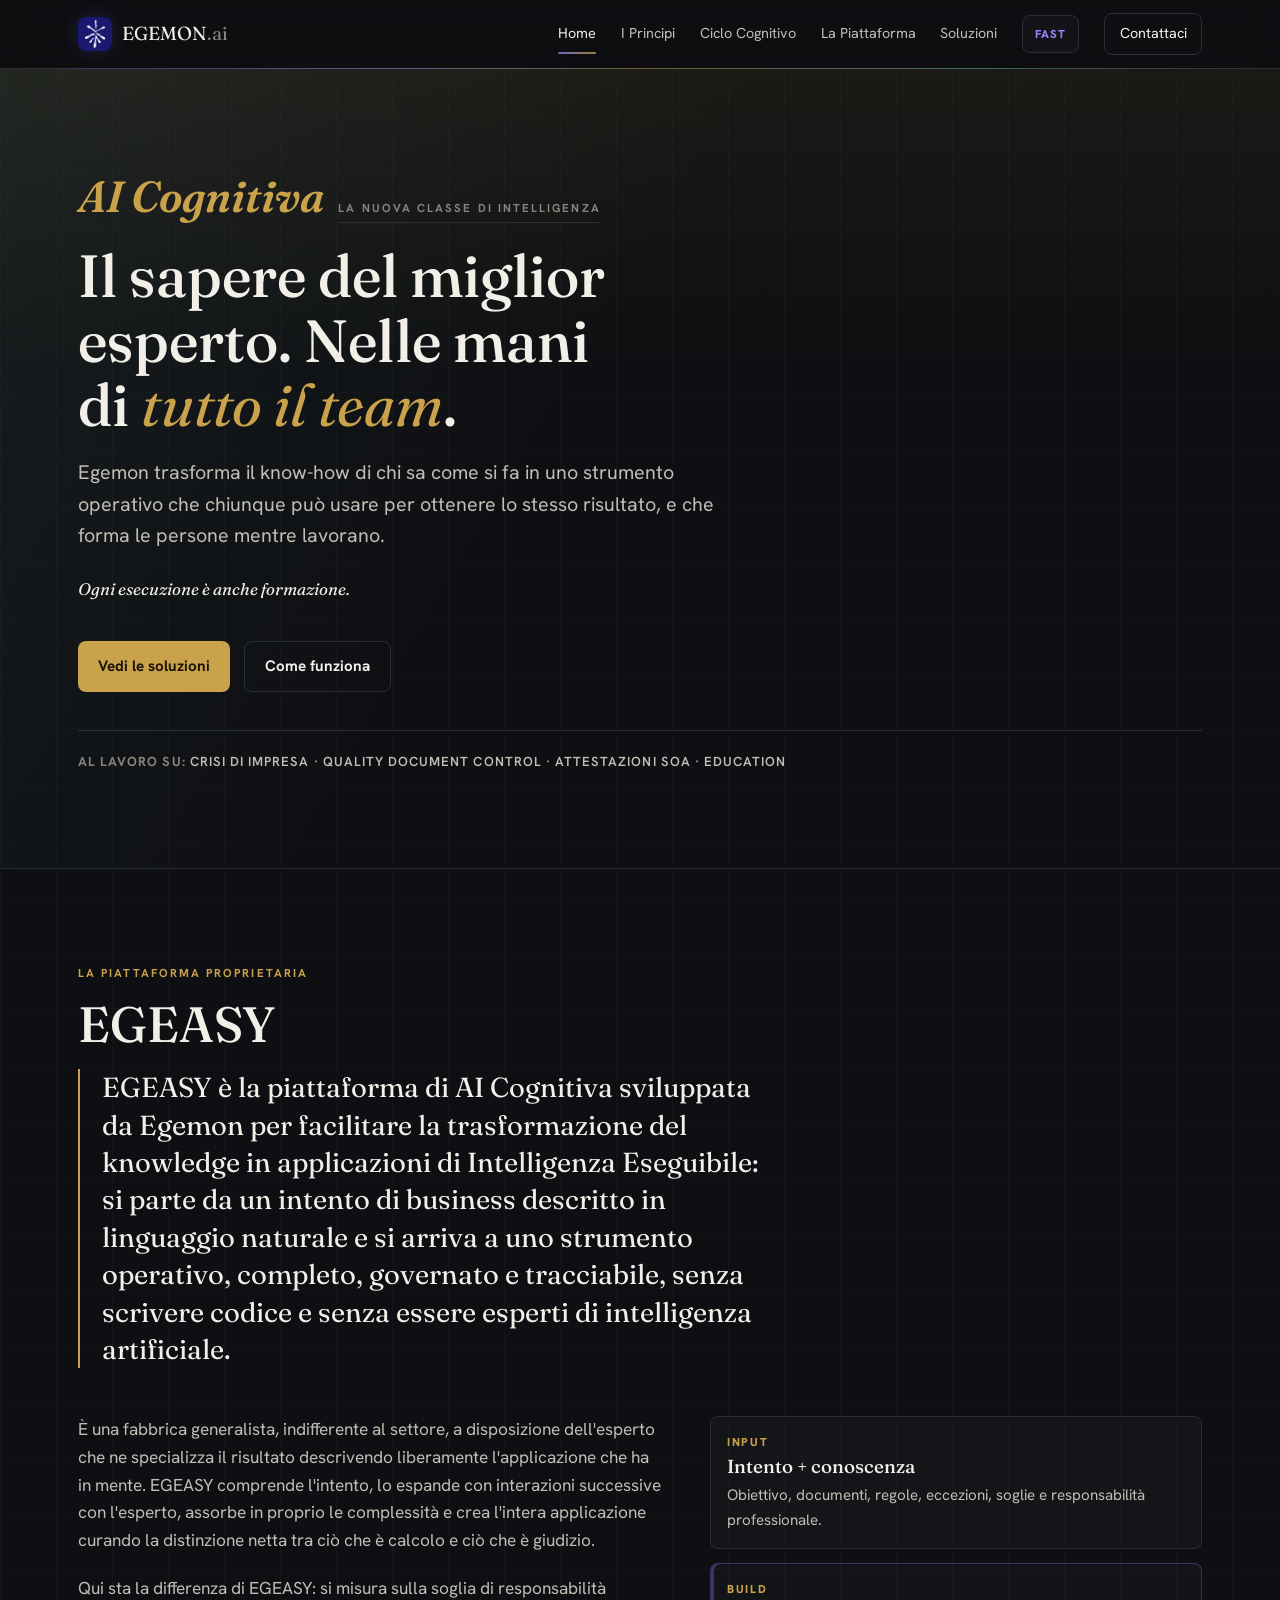
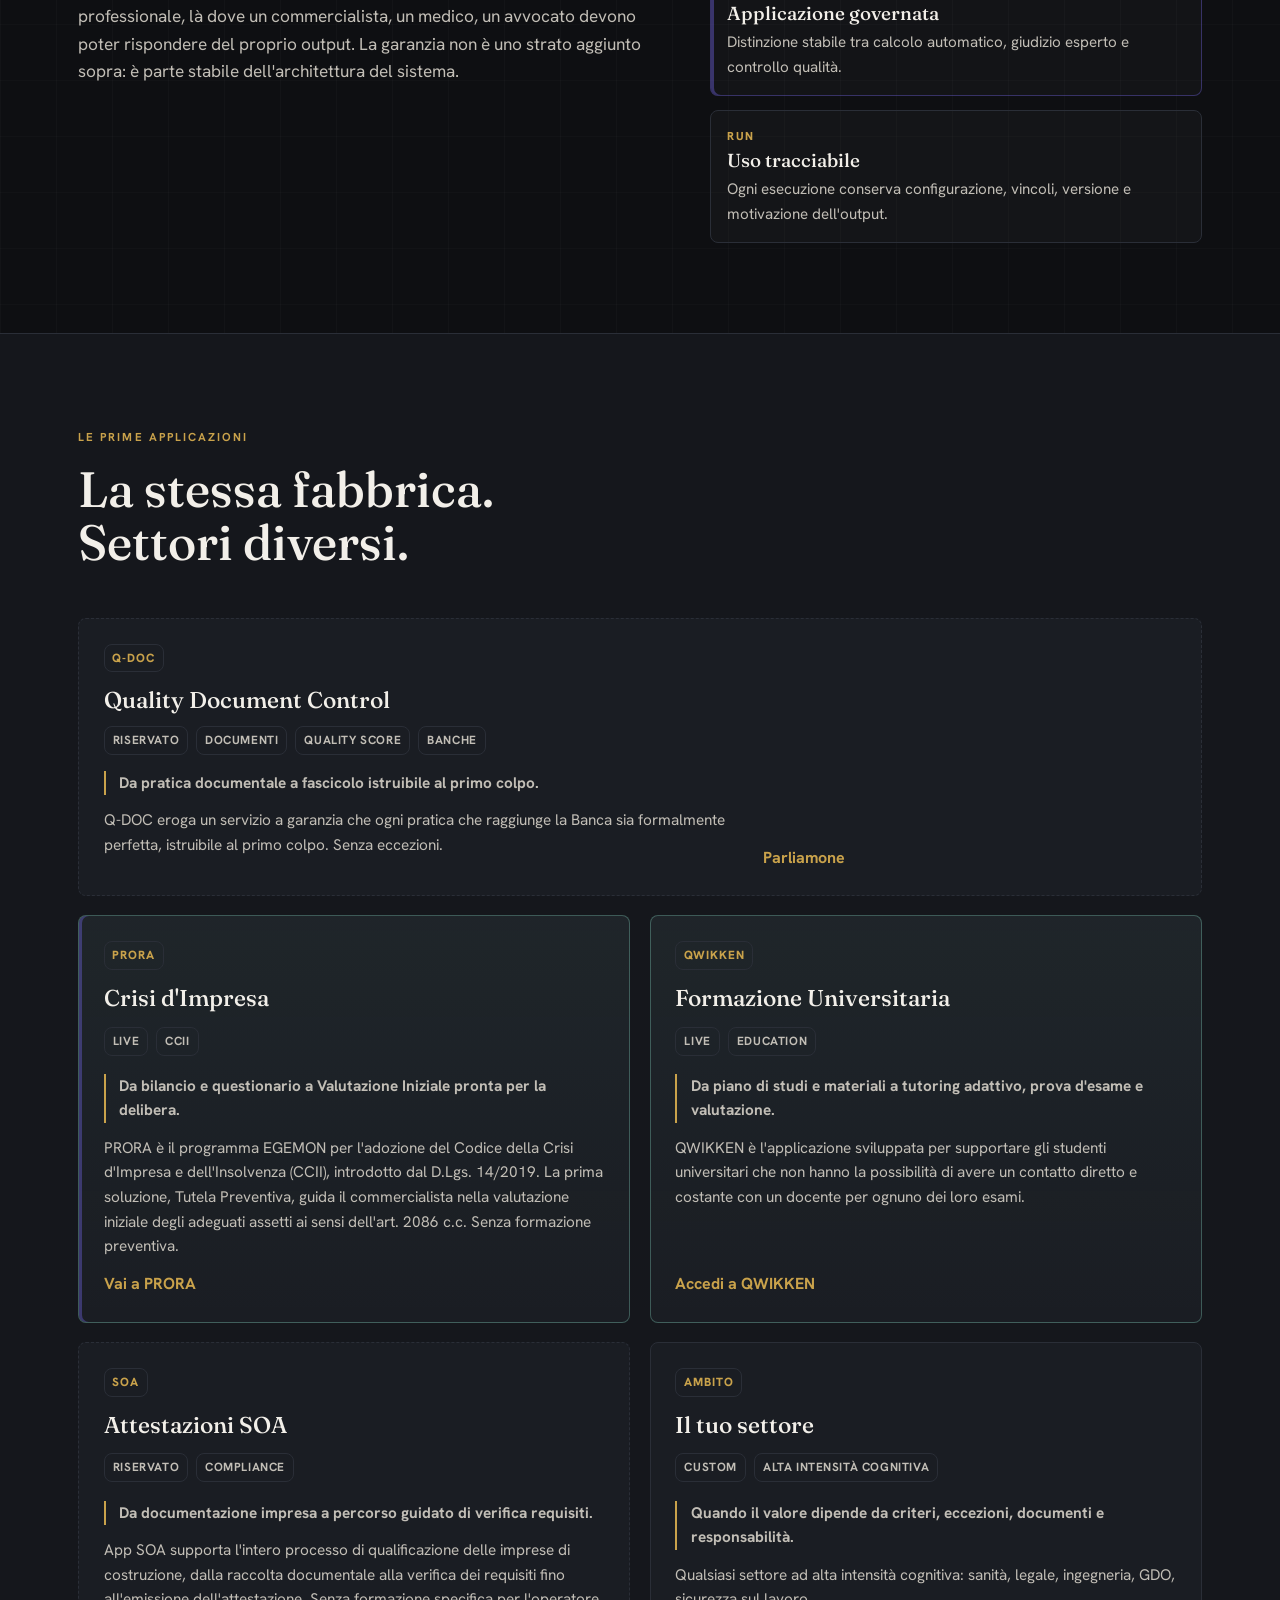
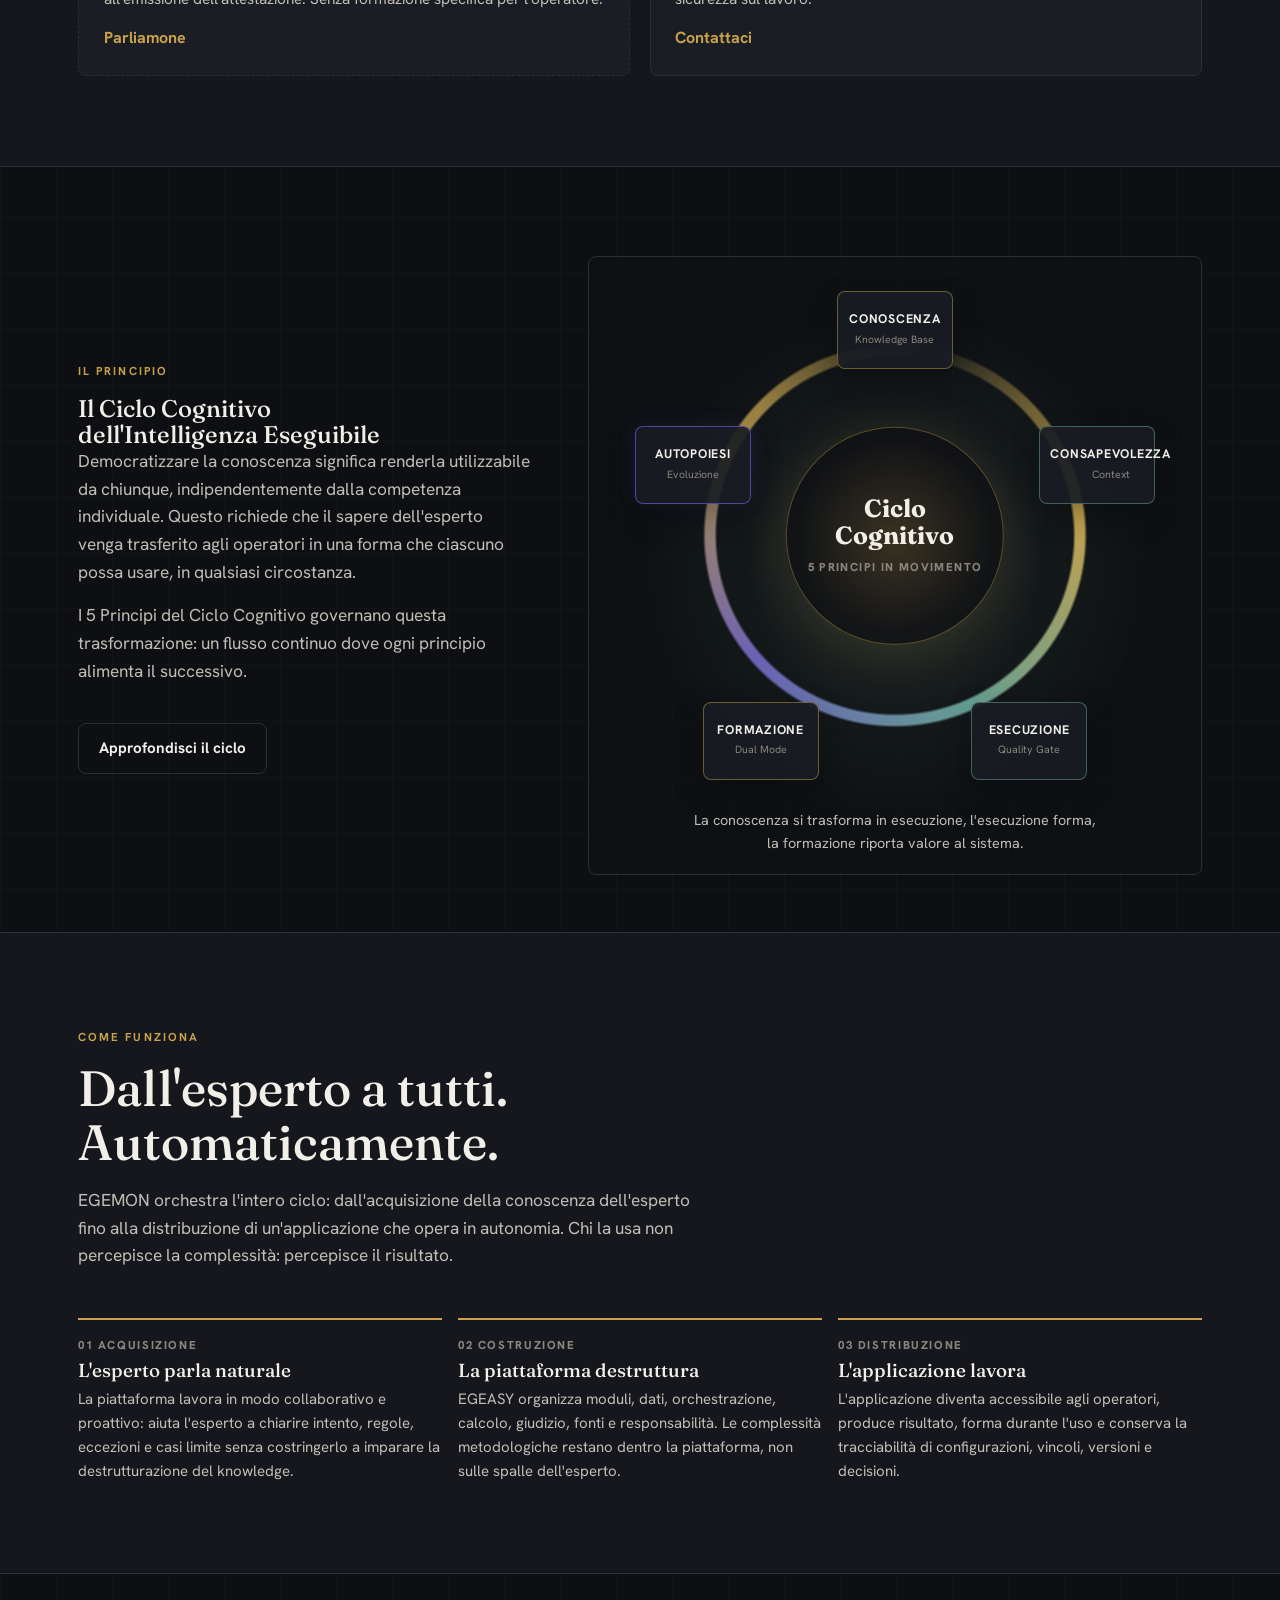
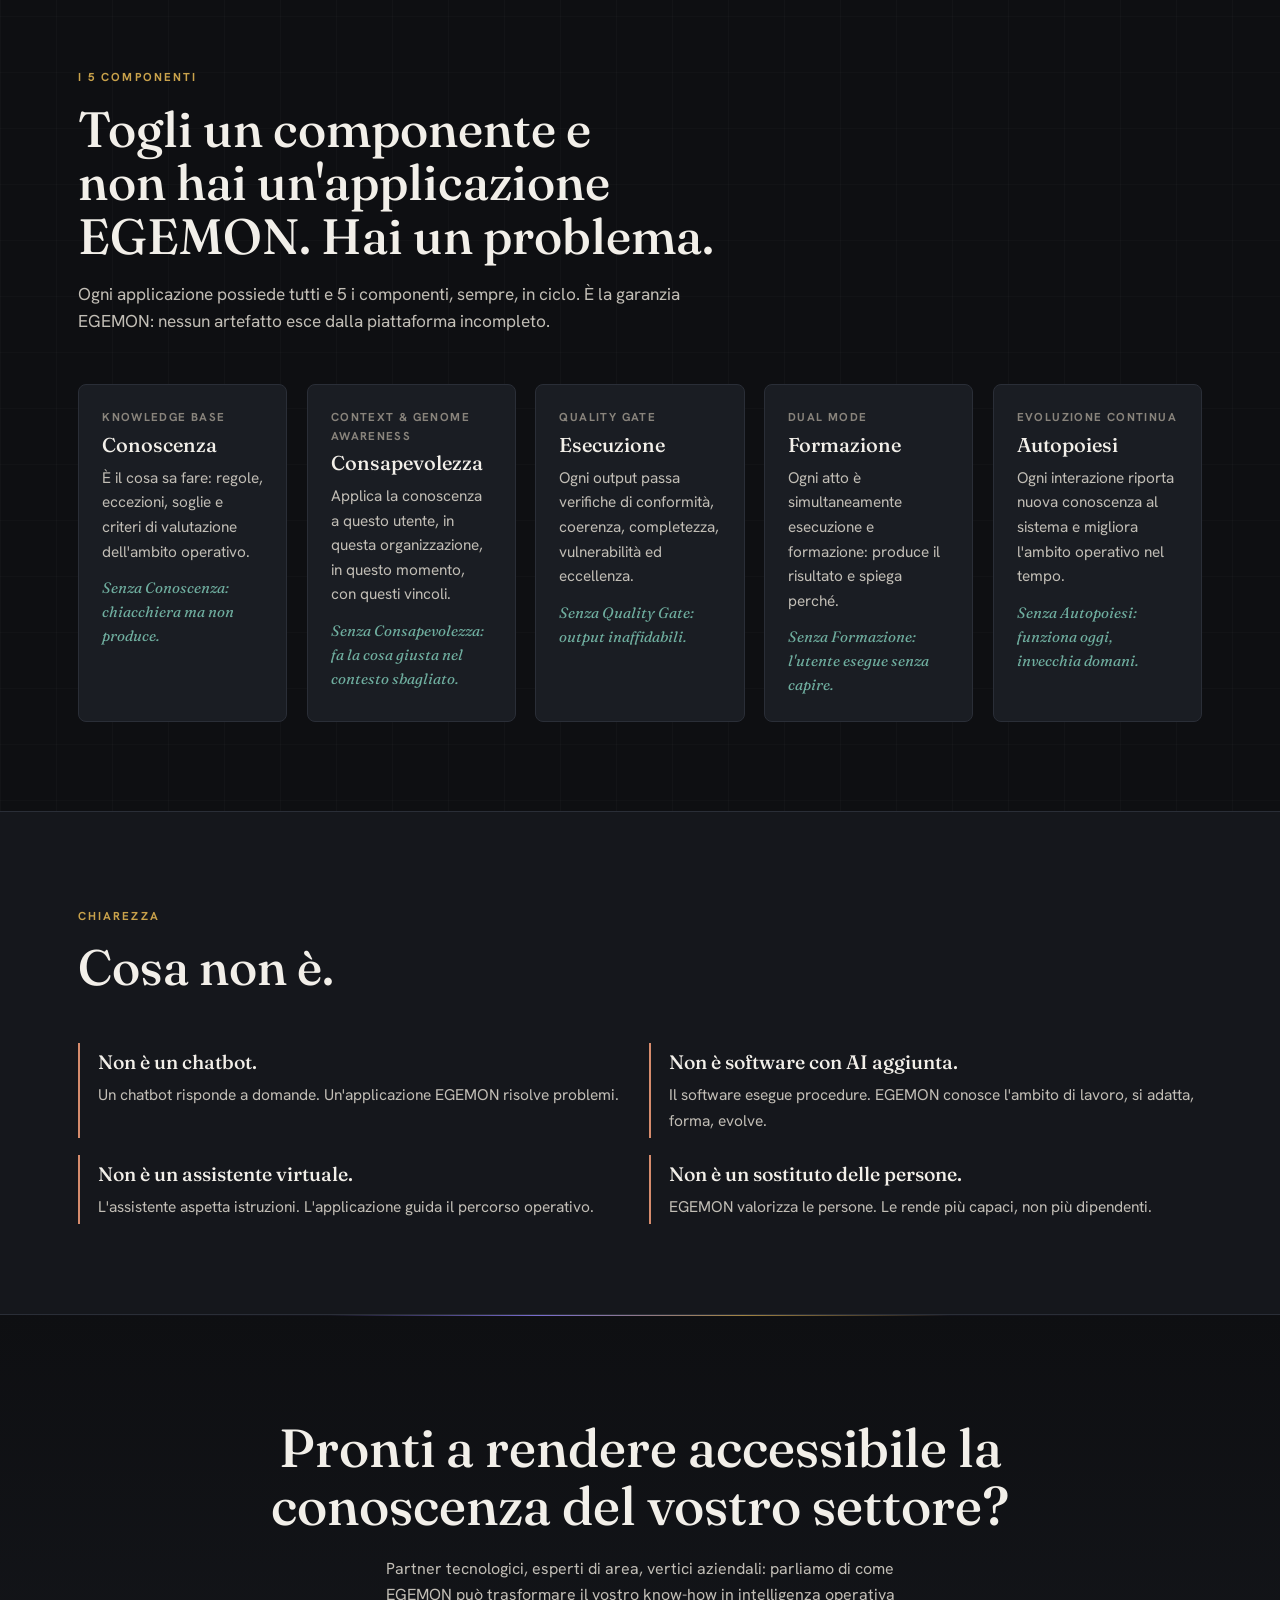
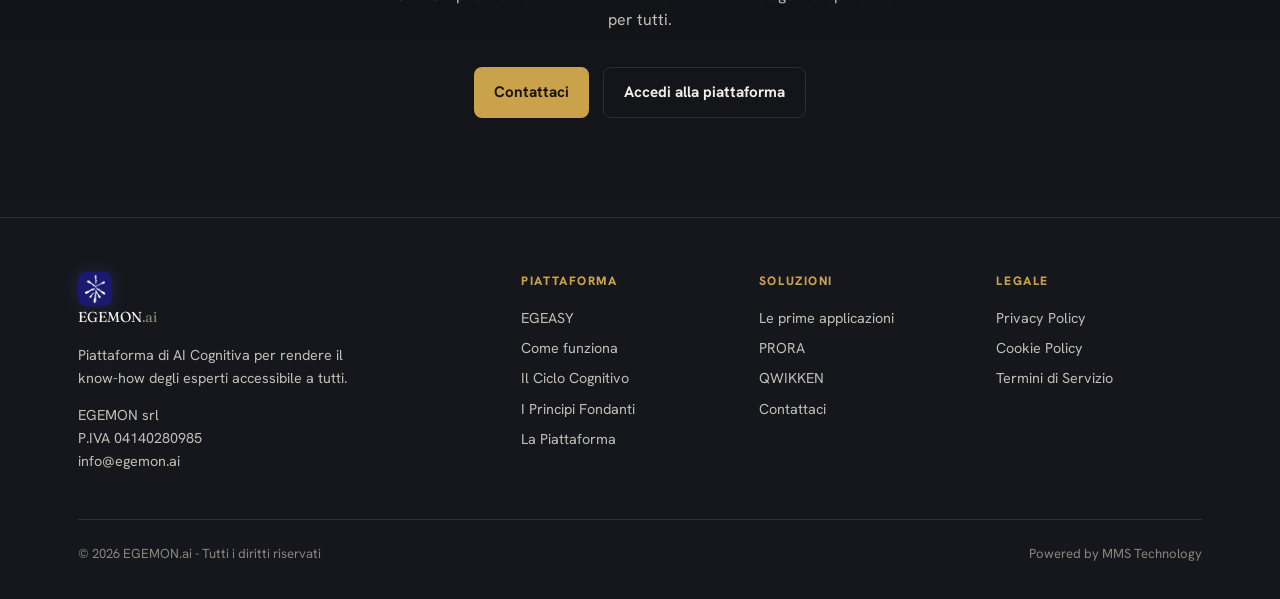
==== commit 0ad7b948: "fix: align slow variant with lorenzo draft" ====
--- a/index.html
+++ b/index.html
@@ -388,7 +388,7 @@
 
     .hero-grid {
       display: grid;
-      grid-template-columns: minmax(0, 1fr) minmax(360px, 0.92fr);
+      grid-template-columns: minmax(0, 1fr);
       gap: clamp(3.6rem, 6vw, 5.6rem);
       align-items: center;
     }
@@ -520,6 +520,7 @@
     }
 
     .product-console {
+      display: none;
       border: 1px solid var(--line);
       border-radius: 8px;
       background:
@@ -688,6 +689,7 @@
     }
 
     body.view-essential .product-console {
+      display: block;
       box-shadow: 0 18px 44px rgba(0,0,0,0.18), inset 0 1px 0 var(--violet-soft);
     }
 
@@ -734,7 +736,7 @@
 
     body.view-essential .copy-stack .lead:nth-child(2),
     body.view-essential .operating-map,
-    body.view-essential .process-strip,
+    body.view-essential #come-funziona,
     body.view-essential footer a[href="#come-funziona"] {
       display: none;
     }
@@ -1850,23 +1852,6 @@
           </div>
         </div>
 
-        <div class="process-strip" id="come-funziona" aria-label="Come funziona EGEASY">
-          <article class="process-step">
-            <span>01 Acquisizione</span>
-            <h3>L'esperto parla naturale</h3>
-            <p>Nessuna competenza tecnologica richiesta: obiettivi, regole e casi limite entrano come conoscenza strutturabile.</p>
-          </article>
-          <article class="process-step">
-            <span>02 Costruzione</span>
-            <h3>La piattaforma governa</h3>
-            <p>Calcolo, giudizio, fonti, controlli e responsabilità restano distinti fin dall'origine.</p>
-          </article>
-          <article class="process-step">
-            <span>03 Distribuzione</span>
-            <h3>Il team lavora meglio</h3>
-            <p>L'applicazione è accessibile agli operatori, produce risultato e forma mentre viene usata.</p>
-          </article>
-        </div>
       </div>
     </section>
 
@@ -1957,6 +1942,34 @@
             </div>
             <figcaption class="cycle-caption">La conoscenza si trasforma in esecuzione, l'esecuzione forma, la formazione riporta valore al sistema.</figcaption>
           </figure>
+        </div>
+      </div>
+    </section>
+
+    <section id="come-funziona" class="alt" aria-labelledby="come-funziona-title">
+      <div class="wrap">
+        <div class="sec-head">
+          <span class="eyebrow">Come funziona</span>
+          <h2 id="come-funziona-title">Dall'esperto a tutti. Automaticamente.</h2>
+          <p class="lead">EGEMON orchestra l'intero ciclo: dall'acquisizione della conoscenza dell'esperto fino alla distribuzione di un'applicazione che opera in autonomia. Chi la usa non percepisce la complessità: percepisce il risultato.</p>
+        </div>
+
+        <div class="process-strip" aria-label="Come funziona EGEASY">
+          <article class="process-step">
+            <span>01 Acquisizione</span>
+            <h3>L'esperto parla naturale</h3>
+            <p>La piattaforma lavora in modo collaborativo e proattivo: aiuta l'esperto a chiarire intento, regole, eccezioni e casi limite senza costringerlo a imparare la destrutturazione del knowledge.</p>
+          </article>
+          <article class="process-step">
+            <span>02 Costruzione</span>
+            <h3>La piattaforma destruttura</h3>
+            <p>EGEASY organizza moduli, dati, orchestrazione, calcolo, giudizio, fonti e responsabilità. Le complessità metodologiche restano dentro la piattaforma, non sulle spalle dell'esperto.</p>
+          </article>
+          <article class="process-step">
+            <span>03 Distribuzione</span>
+            <h3>L'applicazione lavora</h3>
+            <p>L'applicazione diventa accessibile agli operatori, produce risultato, forma durante l'uso e conserva la tracciabilità di configurazioni, vincoli, versioni e decisioni.</p>
+          </article>
         </div>
       </div>
     </section>
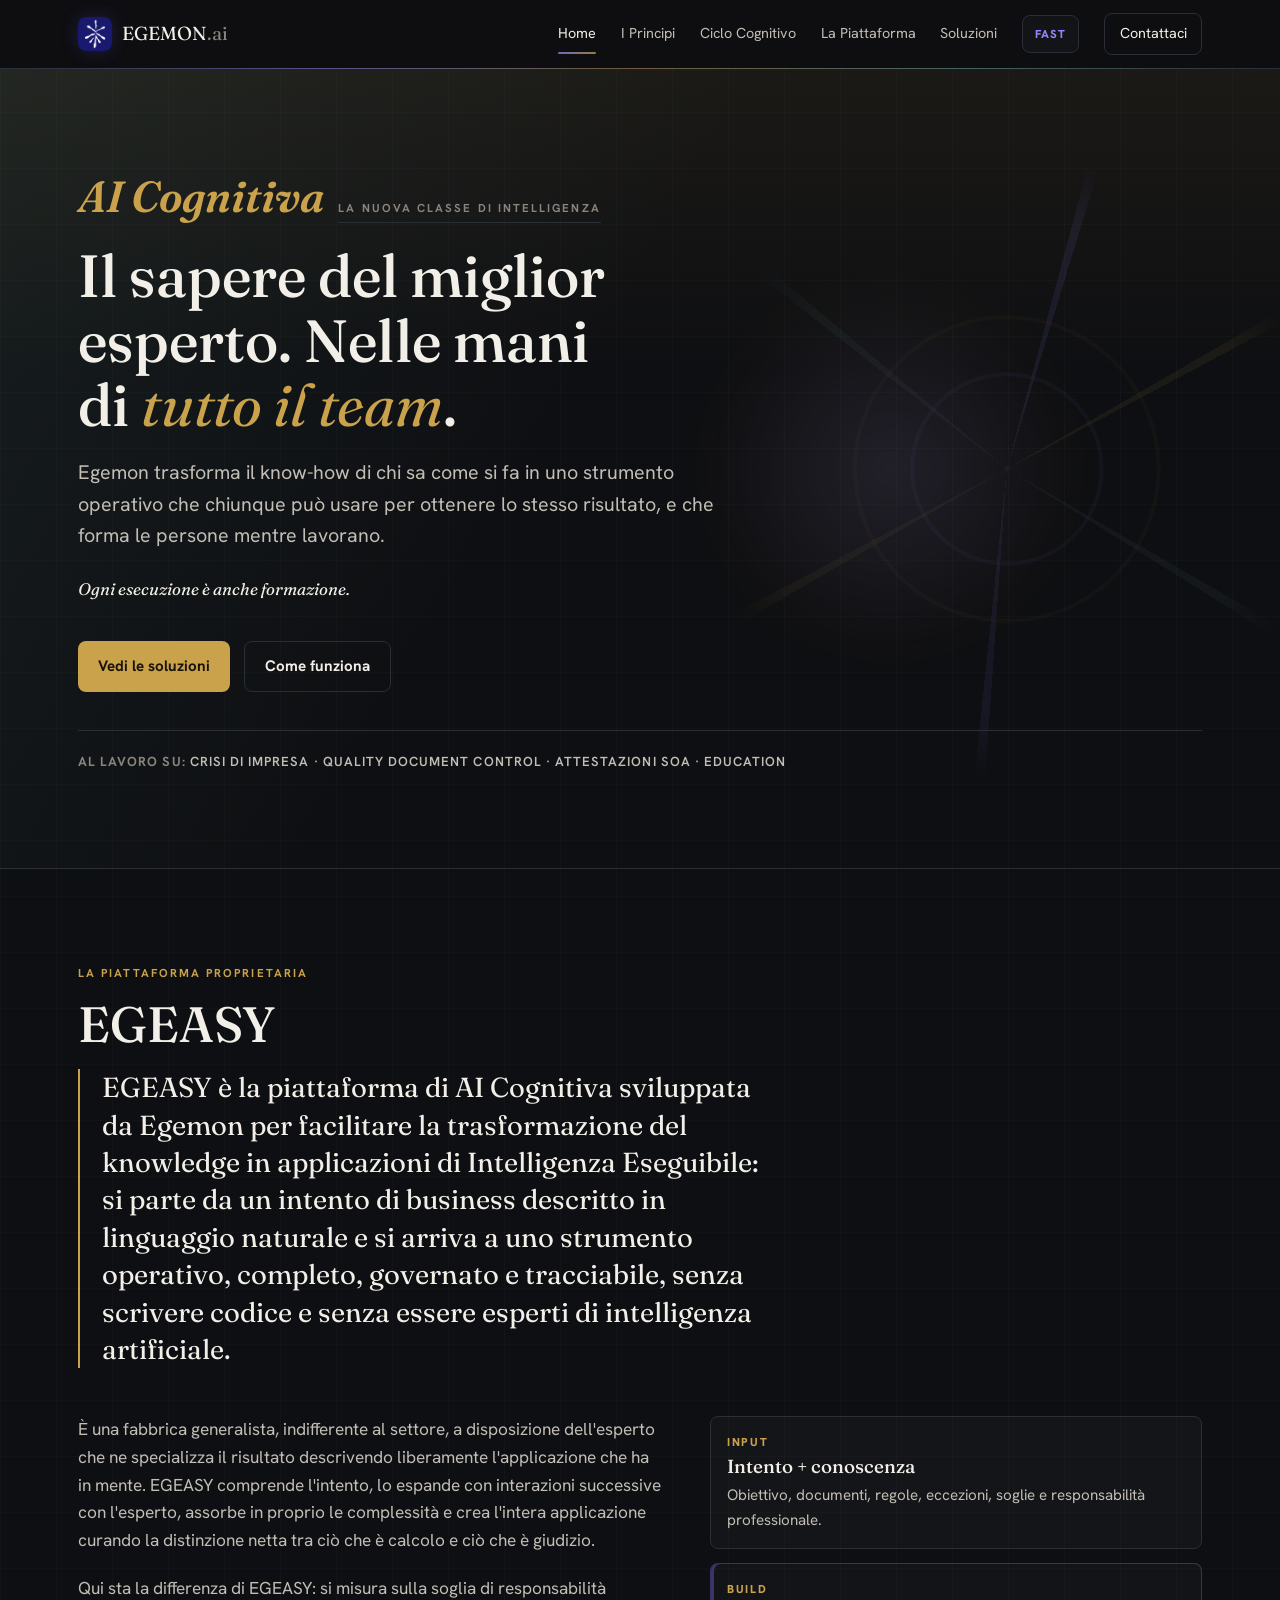
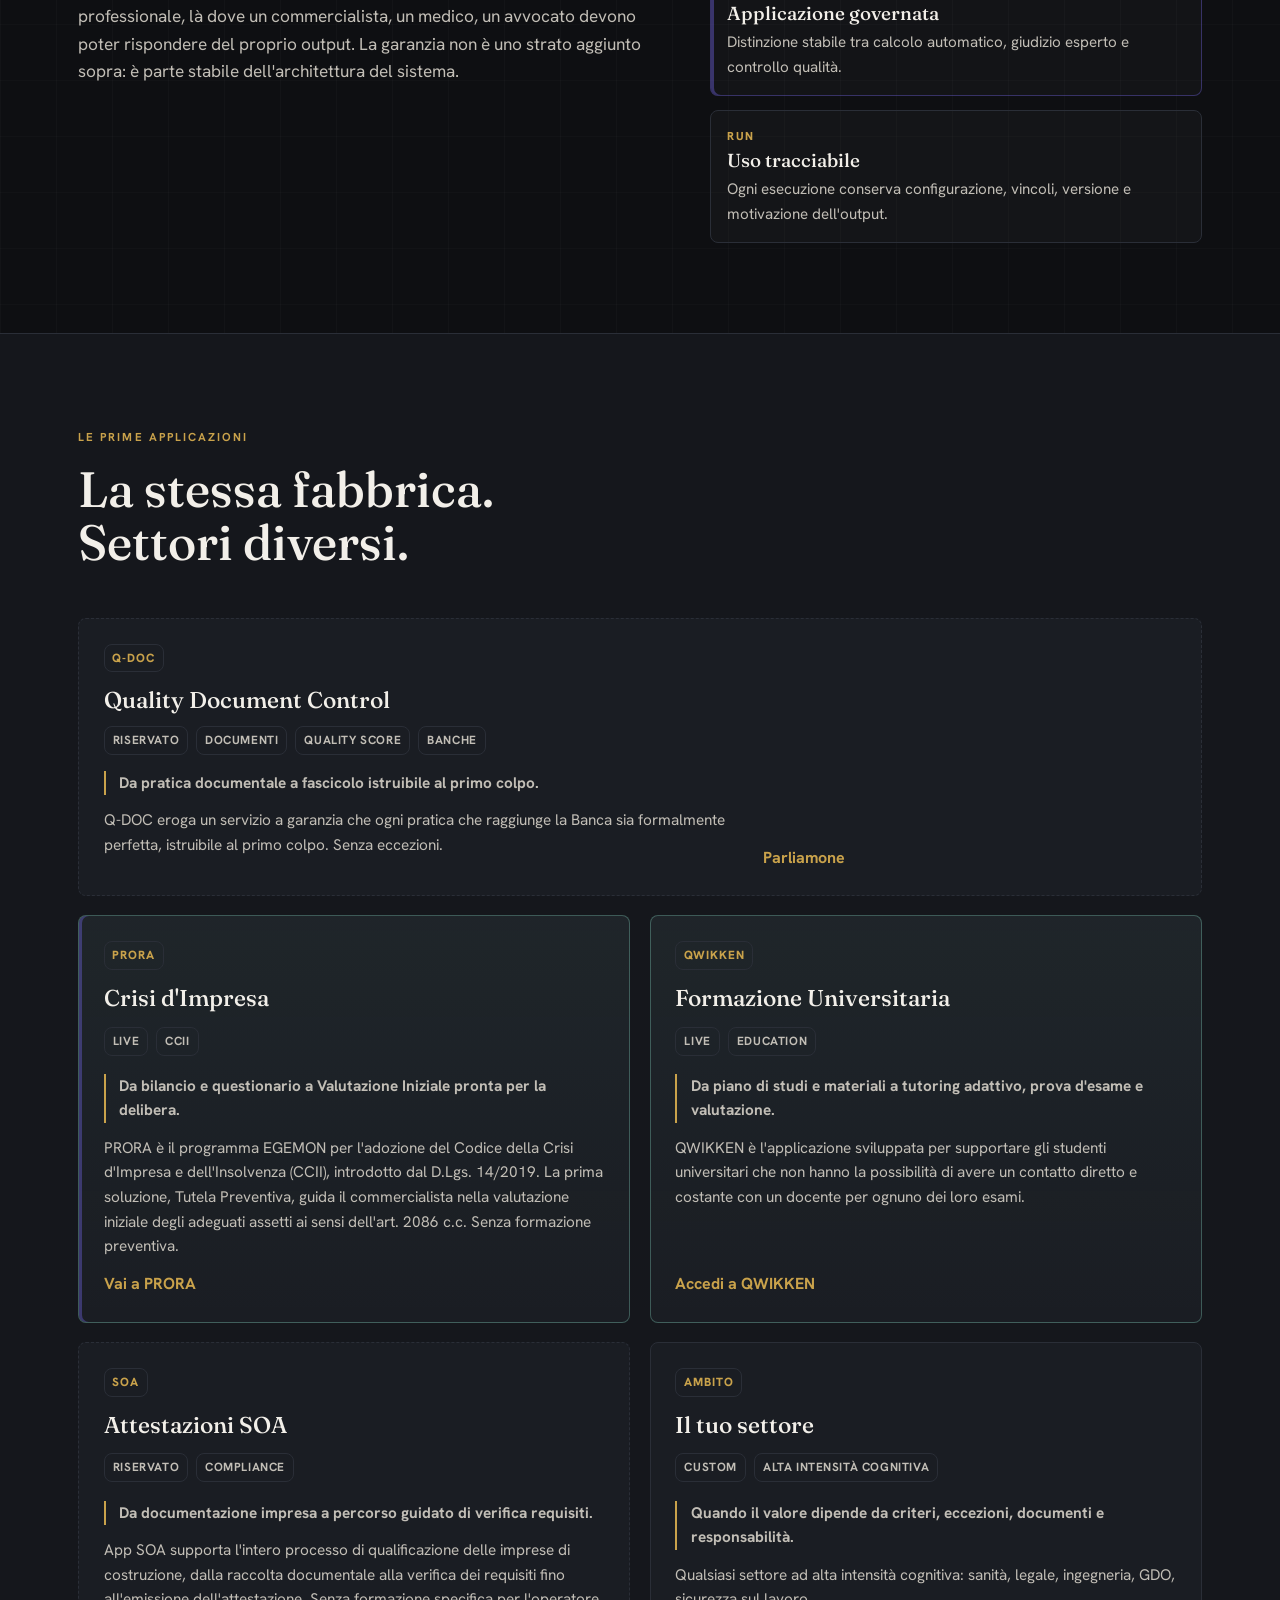
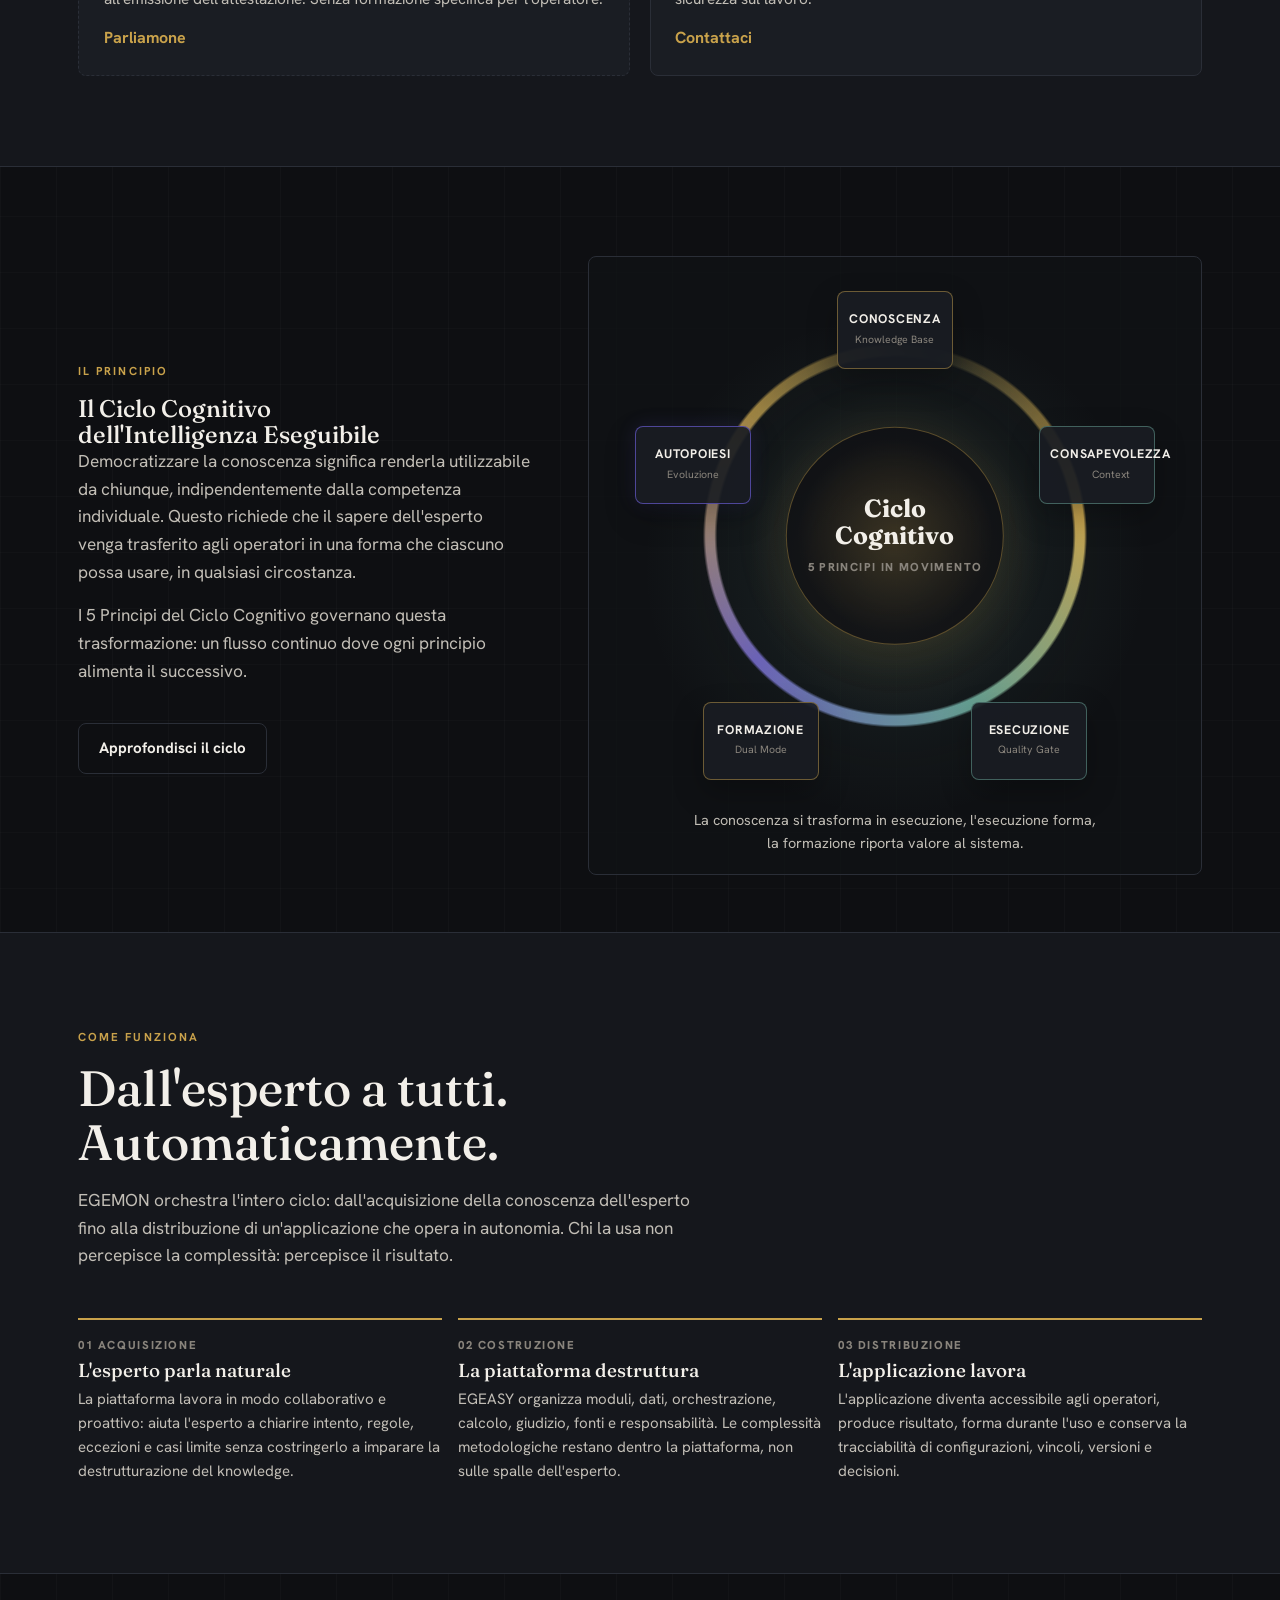
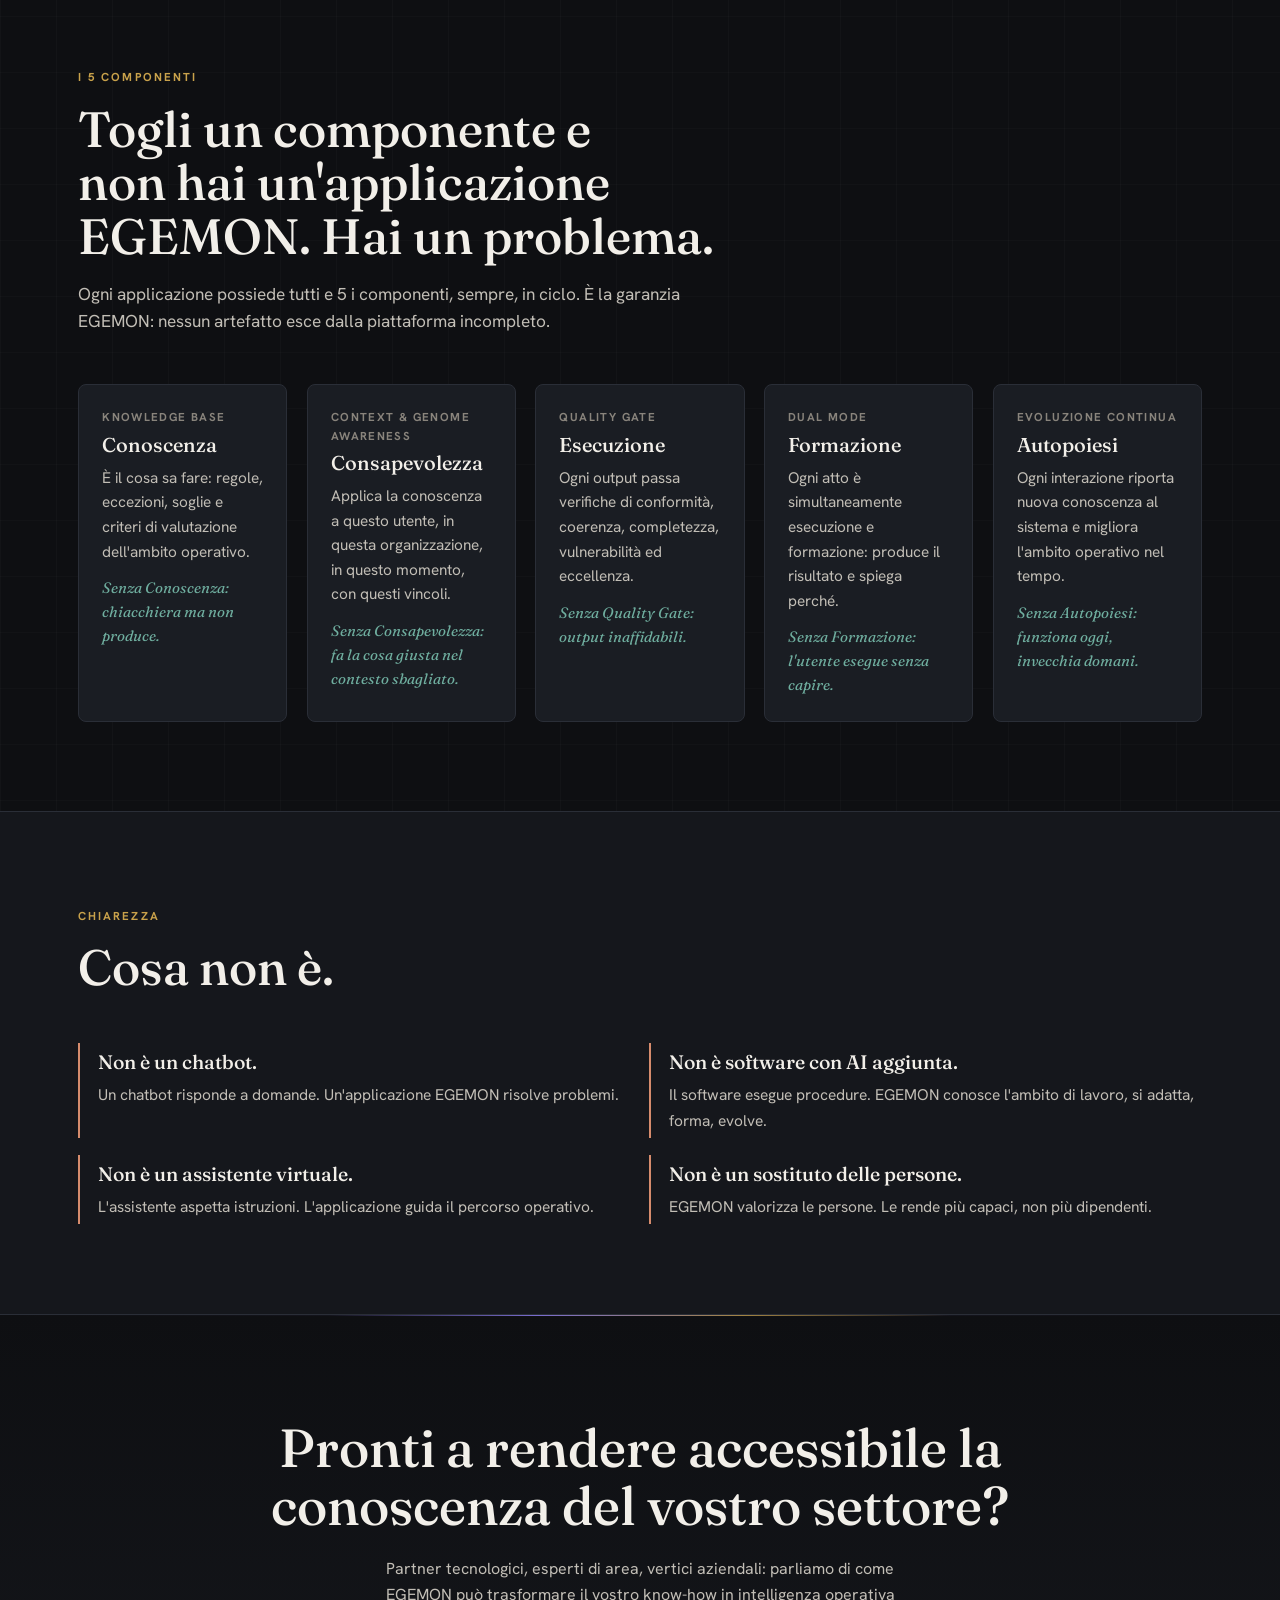
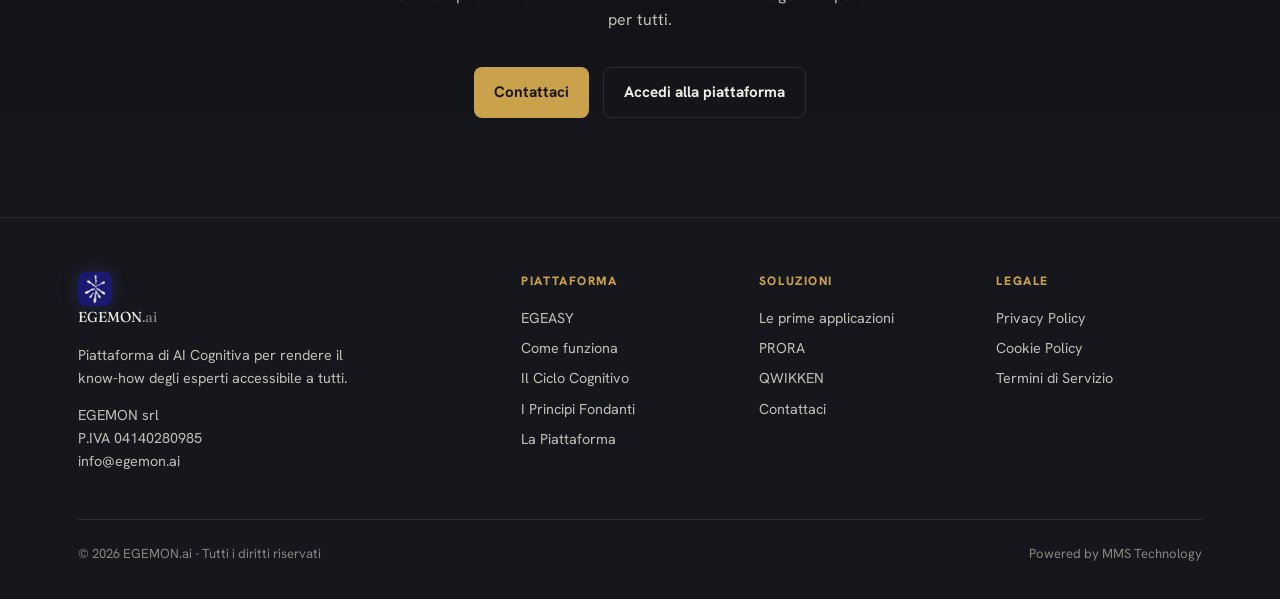
==== commit 54d078ca: "style: add subtle hero logo mark" ====
--- a/index.html
+++ b/index.html
@@ -363,10 +363,60 @@
       padding: 4.6rem 0 4rem;
       display: flex;
       align-items: center;
+      position: relative;
       border-bottom: 1px solid var(--line);
       background:
         linear-gradient(180deg, rgba(201,162,75,0.07), transparent 38%),
         linear-gradient(120deg, rgba(111,174,159,0.09), transparent 44%);
+      overflow: hidden;
+    }
+
+    .hero::before,
+    .hero::after {
+      content: "";
+      position: absolute;
+      pointer-events: none;
+    }
+
+    .hero::before {
+      width: min(52vw, 620px);
+      aspect-ratio: 1;
+      right: max(28px, calc((100vw - var(--maxw)) / 2));
+      top: 50%;
+      transform: translate(14%, -50%) rotate(8deg);
+      opacity: 0.28;
+      background:
+        radial-gradient(circle at 50% 50%, rgba(148,132,255,0.22) 0 2px, transparent 3px),
+        conic-gradient(from 0deg,
+          transparent 0 7deg,
+          rgba(148,132,255,0.32) 7deg 9deg,
+          transparent 9deg 52deg,
+          rgba(201,162,75,0.28) 52deg 54deg,
+          transparent 54deg 112deg,
+          rgba(111,174,159,0.2) 112deg 114deg,
+          transparent 114deg 176deg,
+          rgba(148,132,255,0.26) 176deg 178deg,
+          transparent 178deg 232deg,
+          rgba(201,162,75,0.2) 232deg 234deg,
+          transparent 234deg 300deg,
+          rgba(111,174,159,0.2) 300deg 302deg,
+          transparent 302deg 360deg),
+        radial-gradient(circle at 50% 50%, transparent 0 21%, rgba(148,132,255,0.16) 21.3% 21.9%, transparent 22.2% 34%, rgba(201,162,75,0.12) 34.3% 34.9%, transparent 35.2%);
+      mask-image: radial-gradient(circle, #000 0 56%, transparent 72%);
+    }
+
+    .hero::after {
+      width: min(38vw, 460px);
+      aspect-ratio: 1;
+      right: max(90px, calc((100vw - var(--maxw)) / 2 + 110px));
+      top: 50%;
+      transform: translateY(-50%);
+      border-radius: 50%;
+      background:
+        radial-gradient(circle, rgba(148,132,255,0.12), transparent 56%),
+        radial-gradient(circle, rgba(201,162,75,0.07), transparent 68%);
+      filter: blur(10px);
+      opacity: 0.72;
     }
 
     .hero .category-mark,
@@ -391,6 +441,8 @@
       grid-template-columns: minmax(0, 1fr);
       gap: clamp(3.6rem, 6vw, 5.6rem);
       align-items: center;
+      position: relative;
+      z-index: 1;
     }
 
     .category-mark {
@@ -660,6 +712,16 @@
     body.view-essential .hero-grid {
       grid-template-columns: minmax(0, 0.95fr) minmax(340px, 0.78fr);
       gap: clamp(3.2rem, 5vw, 4.8rem);
+    }
+
+    body.view-essential .hero::before {
+      opacity: 0.18;
+      transform: translate(24%, -50%) rotate(14deg);
+    }
+
+    body.view-essential .hero::after {
+      opacity: 0.52;
+      transform: translate(14%, -50%);
     }
 
     body.view-essential .hero h1 {
@@ -1517,6 +1579,20 @@
       .hero {
         min-height: auto;
         padding: 4.2rem 0 3.6rem;
+      }
+
+      .hero::before {
+        width: 520px;
+        right: -260px;
+        top: 36%;
+        opacity: 0.14;
+      }
+
+      .hero::after {
+        width: 360px;
+        right: -180px;
+        top: 36%;
+        opacity: 0.42;
       }
 
       section {
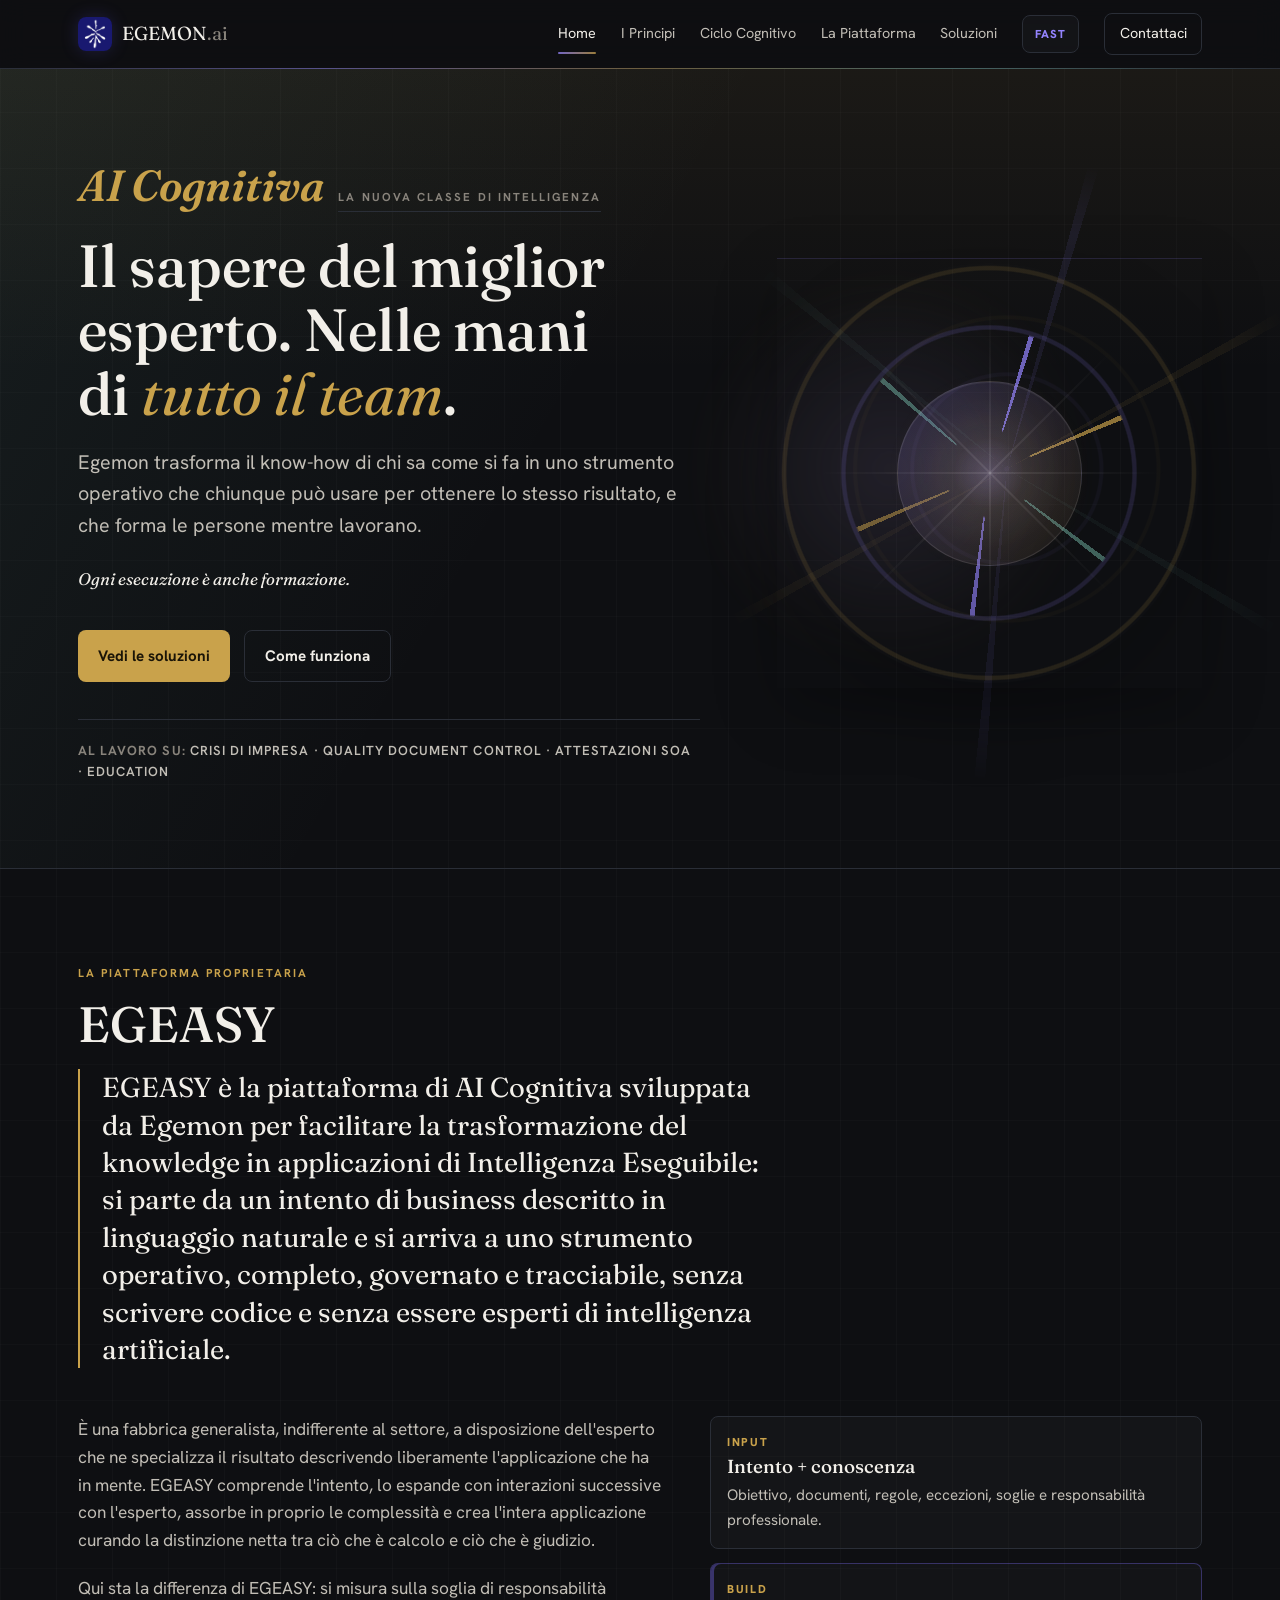
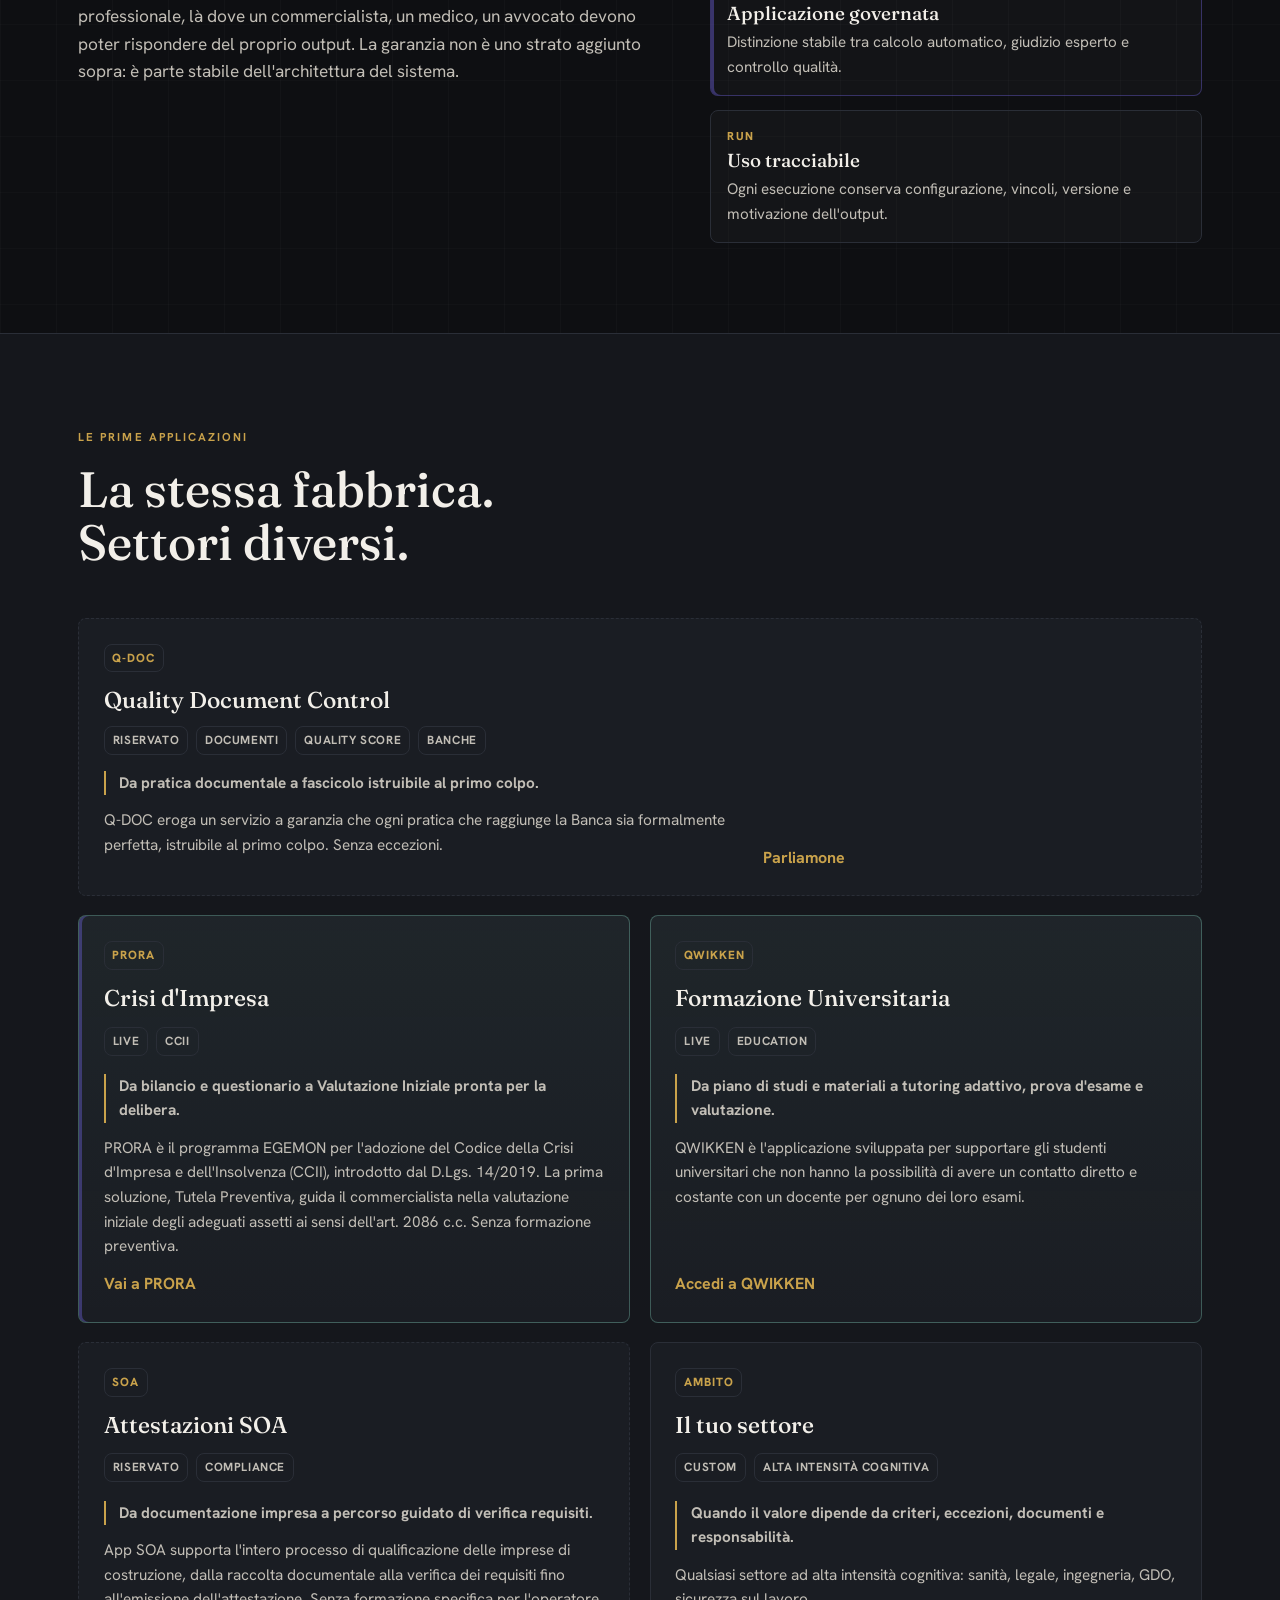
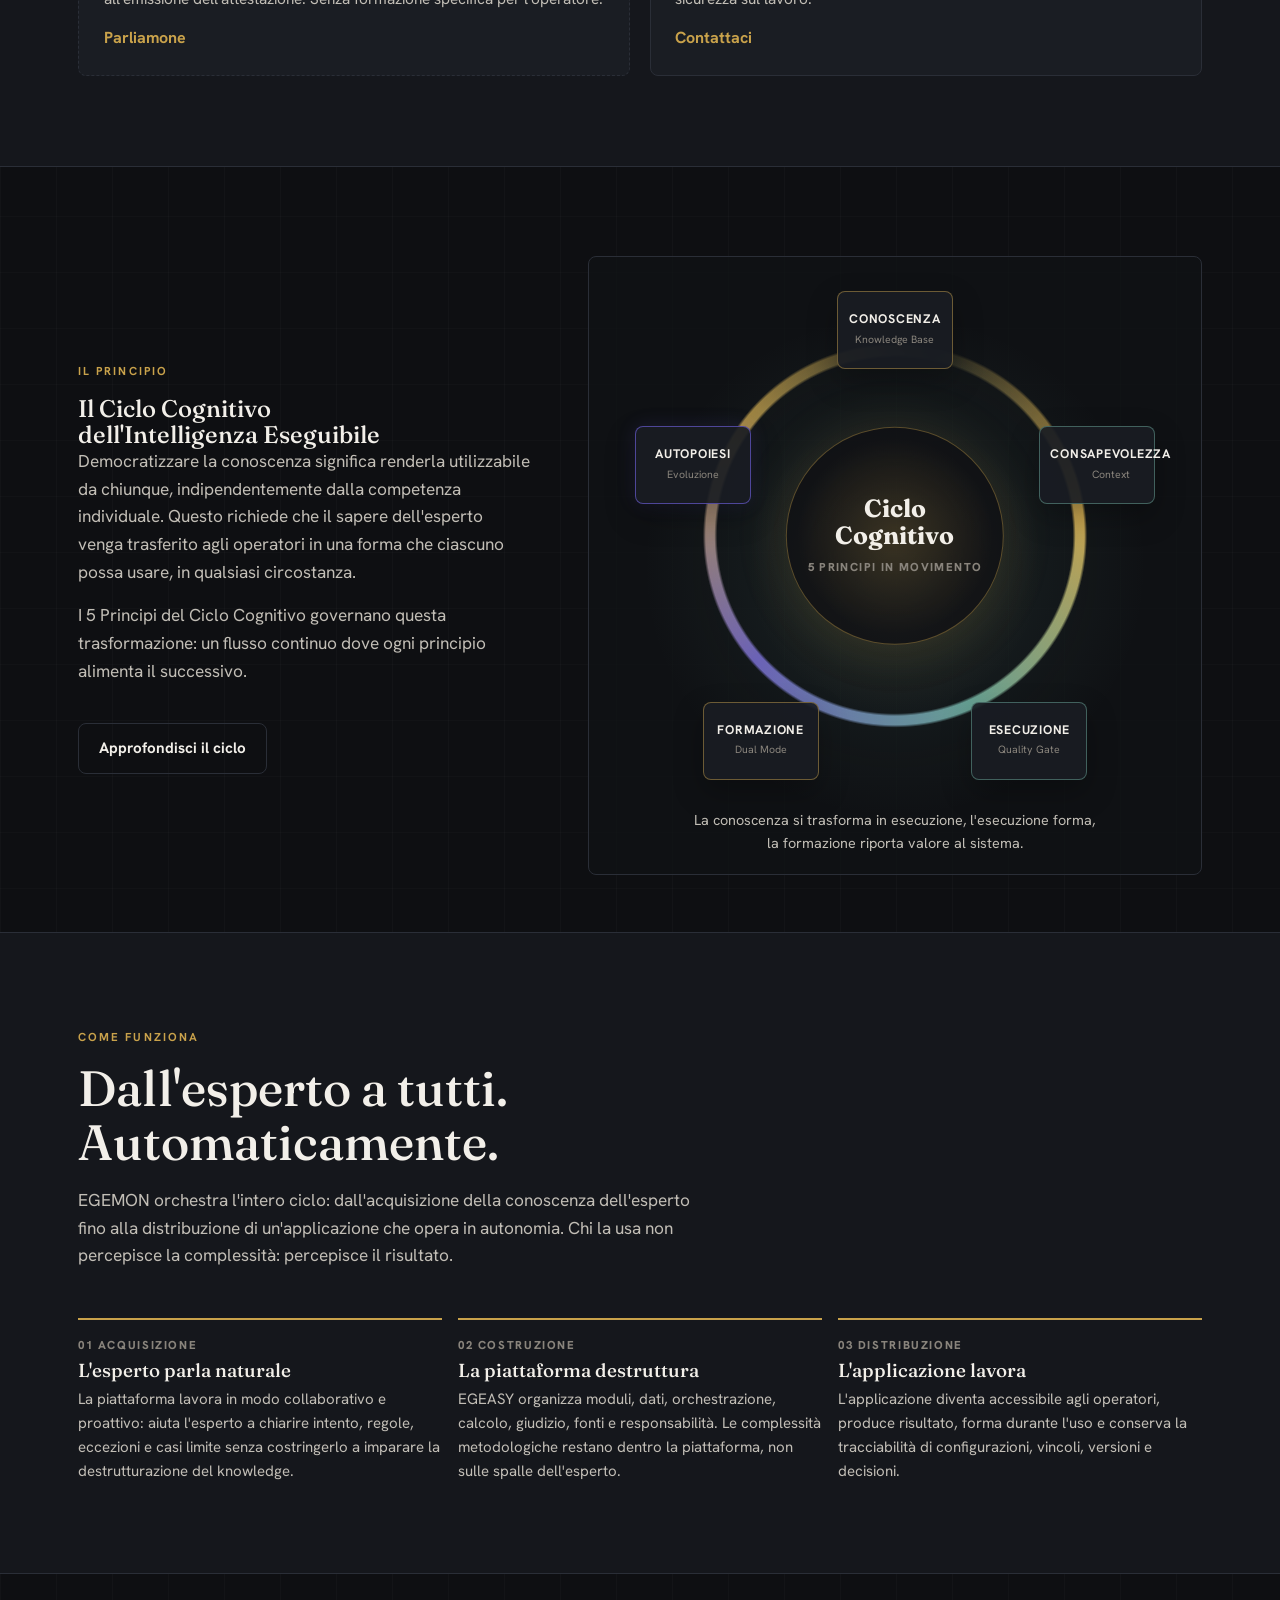
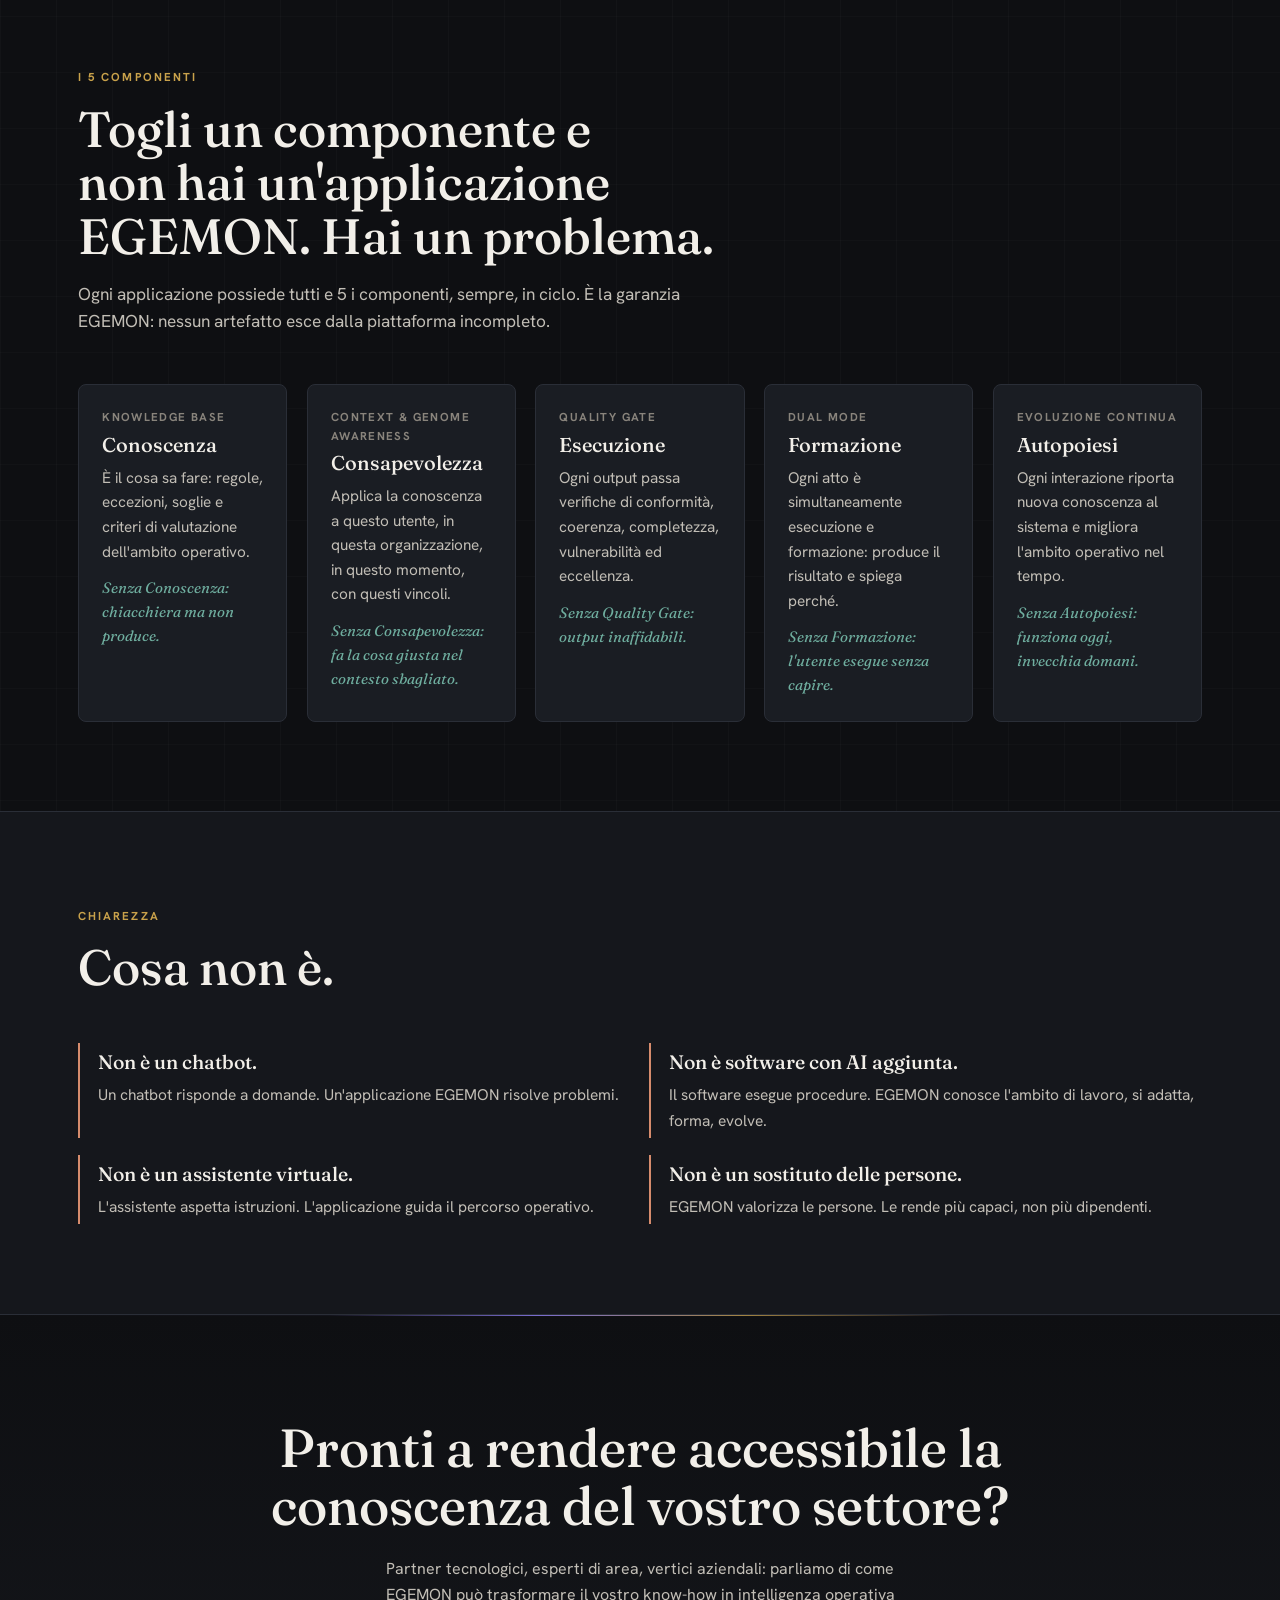
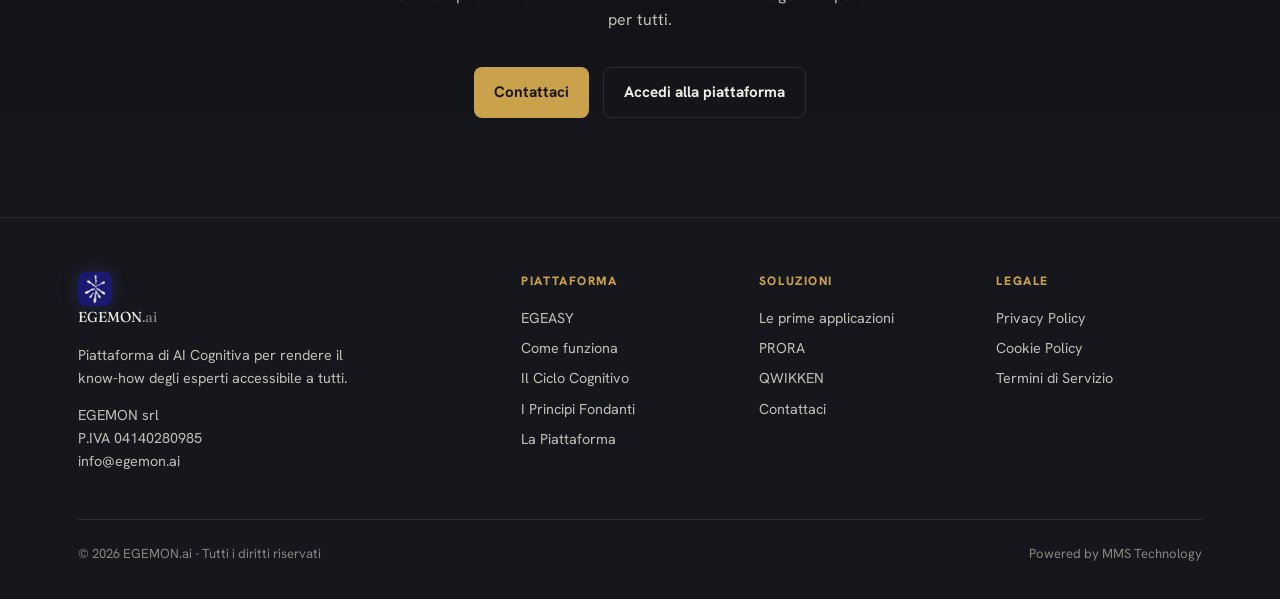
==== commit 50fac444: "style: add slow hero symbol" ====
--- a/index.html
+++ b/index.html
@@ -438,7 +438,7 @@
 
     .hero-grid {
       display: grid;
-      grid-template-columns: minmax(0, 1fr);
+      grid-template-columns: minmax(0, 0.95fr) minmax(320px, 0.65fr);
       gap: clamp(3.6rem, 6vw, 5.6rem);
       align-items: center;
       position: relative;
@@ -570,6 +570,86 @@
       color: var(--ink-soft);
       font-weight: 600;
     }
+
+    .hero-symbol {
+      position: relative;
+      min-height: 430px;
+      display: grid;
+      place-items: center;
+      opacity: 0;
+      animation: consoleLand 980ms cubic-bezier(0.2, 0.75, 0.18, 1) 330ms both;
+    }
+
+    .symbol-shell {
+      position: relative;
+      width: min(100%, 420px);
+      aspect-ratio: 1;
+      border-radius: 50%;
+      background:
+        radial-gradient(circle at 50% 50%, rgba(148,132,255,0.18), transparent 12%),
+        radial-gradient(circle at 50% 50%, rgba(201,162,75,0.12), transparent 34%),
+        radial-gradient(circle at 50% 50%, transparent 0 48%, rgba(148,132,255,0.14) 48.5% 49.5%, transparent 50%),
+        radial-gradient(circle at 50% 50%, transparent 0 68%, rgba(201,162,75,0.13) 68.5% 69.5%, transparent 70%);
+      box-shadow: 0 30px 80px rgba(0,0,0,0.2);
+    }
+
+    .symbol-shell::before,
+    .symbol-shell::after {
+      content: "";
+      position: absolute;
+      inset: 12%;
+      border-radius: 50%;
+      pointer-events: none;
+    }
+
+    .symbol-shell::before {
+      background:
+        conic-gradient(from 8deg,
+          transparent 0 8deg,
+          rgba(148,132,255,0.7) 8deg 10deg,
+          transparent 10deg 58deg,
+          rgba(201,162,75,0.68) 58deg 60deg,
+          transparent 60deg 118deg,
+          rgba(111,174,159,0.52) 118deg 120deg,
+          transparent 120deg 178deg,
+          rgba(148,132,255,0.62) 178deg 180deg,
+          transparent 180deg 238deg,
+          rgba(201,162,75,0.5) 238deg 240deg,
+          transparent 240deg 302deg,
+          rgba(111,174,159,0.52) 302deg 304deg,
+          transparent 304deg 360deg);
+      mask-image: radial-gradient(circle, transparent 0 19%, #000 20% 63%, transparent 64%);
+      animation: cycleRotate 28s linear infinite;
+    }
+
+    .symbol-shell::after {
+      inset: 28%;
+      border: 1px solid rgba(242,239,233,0.12);
+      background:
+        radial-gradient(circle, rgba(242,239,233,0.08), transparent 58%),
+        linear-gradient(135deg, rgba(148,132,255,0.16), rgba(201,162,75,0.08));
+      box-shadow: inset 0 1px 0 rgba(255,255,255,0.06);
+    }
+
+    .symbol-ray {
+      position: absolute;
+      left: 50%;
+      top: 50%;
+      width: 2px;
+      height: 42%;
+      transform-origin: 50% 0;
+      background: linear-gradient(180deg, rgba(242,239,233,0.34), transparent);
+      opacity: 0.32;
+    }
+
+    .symbol-ray.r1 { transform: rotate(0deg); }
+    .symbol-ray.r2 { transform: rotate(45deg); }
+    .symbol-ray.r3 { transform: rotate(90deg); }
+    .symbol-ray.r4 { transform: rotate(135deg); }
+    .symbol-ray.r5 { transform: rotate(180deg); }
+    .symbol-ray.r6 { transform: rotate(225deg); }
+    .symbol-ray.r7 { transform: rotate(270deg); }
+    .symbol-ray.r8 { transform: rotate(315deg); }
 
     .product-console {
       display: none;
@@ -753,6 +833,10 @@
     body.view-essential .product-console {
       display: block;
       box-shadow: 0 18px 44px rgba(0,0,0,0.18), inset 0 1px 0 var(--violet-soft);
+    }
+
+    body.view-essential .hero-symbol {
+      display: none;
     }
 
     body.view-essential .pipeline {
@@ -1410,6 +1494,14 @@
         gap: 2.75rem;
       }
 
+      .hero-symbol {
+        min-height: 300px;
+      }
+
+      .symbol-shell {
+        width: min(100%, 320px);
+      }
+
       .process-strip,
       .grid.cols-4,
       .grid.cols-3 {
@@ -1579,6 +1671,10 @@
       .hero {
         min-height: auto;
         padding: 4.2rem 0 3.6rem;
+      }
+
+      .hero-symbol {
+        display: none;
       }
 
       .hero::before {
@@ -1853,6 +1949,18 @@
             </div>
             <p class="working-on">Al lavoro su: <b>Crisi di impresa · Quality Document Control · Attestazioni SOA · Education</b></p>
           </div>
+          <figure class="hero-symbol" aria-hidden="true">
+            <div class="symbol-shell">
+              <span class="symbol-ray r1"></span>
+              <span class="symbol-ray r2"></span>
+              <span class="symbol-ray r3"></span>
+              <span class="symbol-ray r4"></span>
+              <span class="symbol-ray r5"></span>
+              <span class="symbol-ray r6"></span>
+              <span class="symbol-ray r7"></span>
+              <span class="symbol-ray r8"></span>
+            </div>
+          </figure>
           <aside class="product-console" aria-label="Flusso operativo EGEMON">
             <div class="console-top">
               <p class="console-title">EGEASY runtime</p>
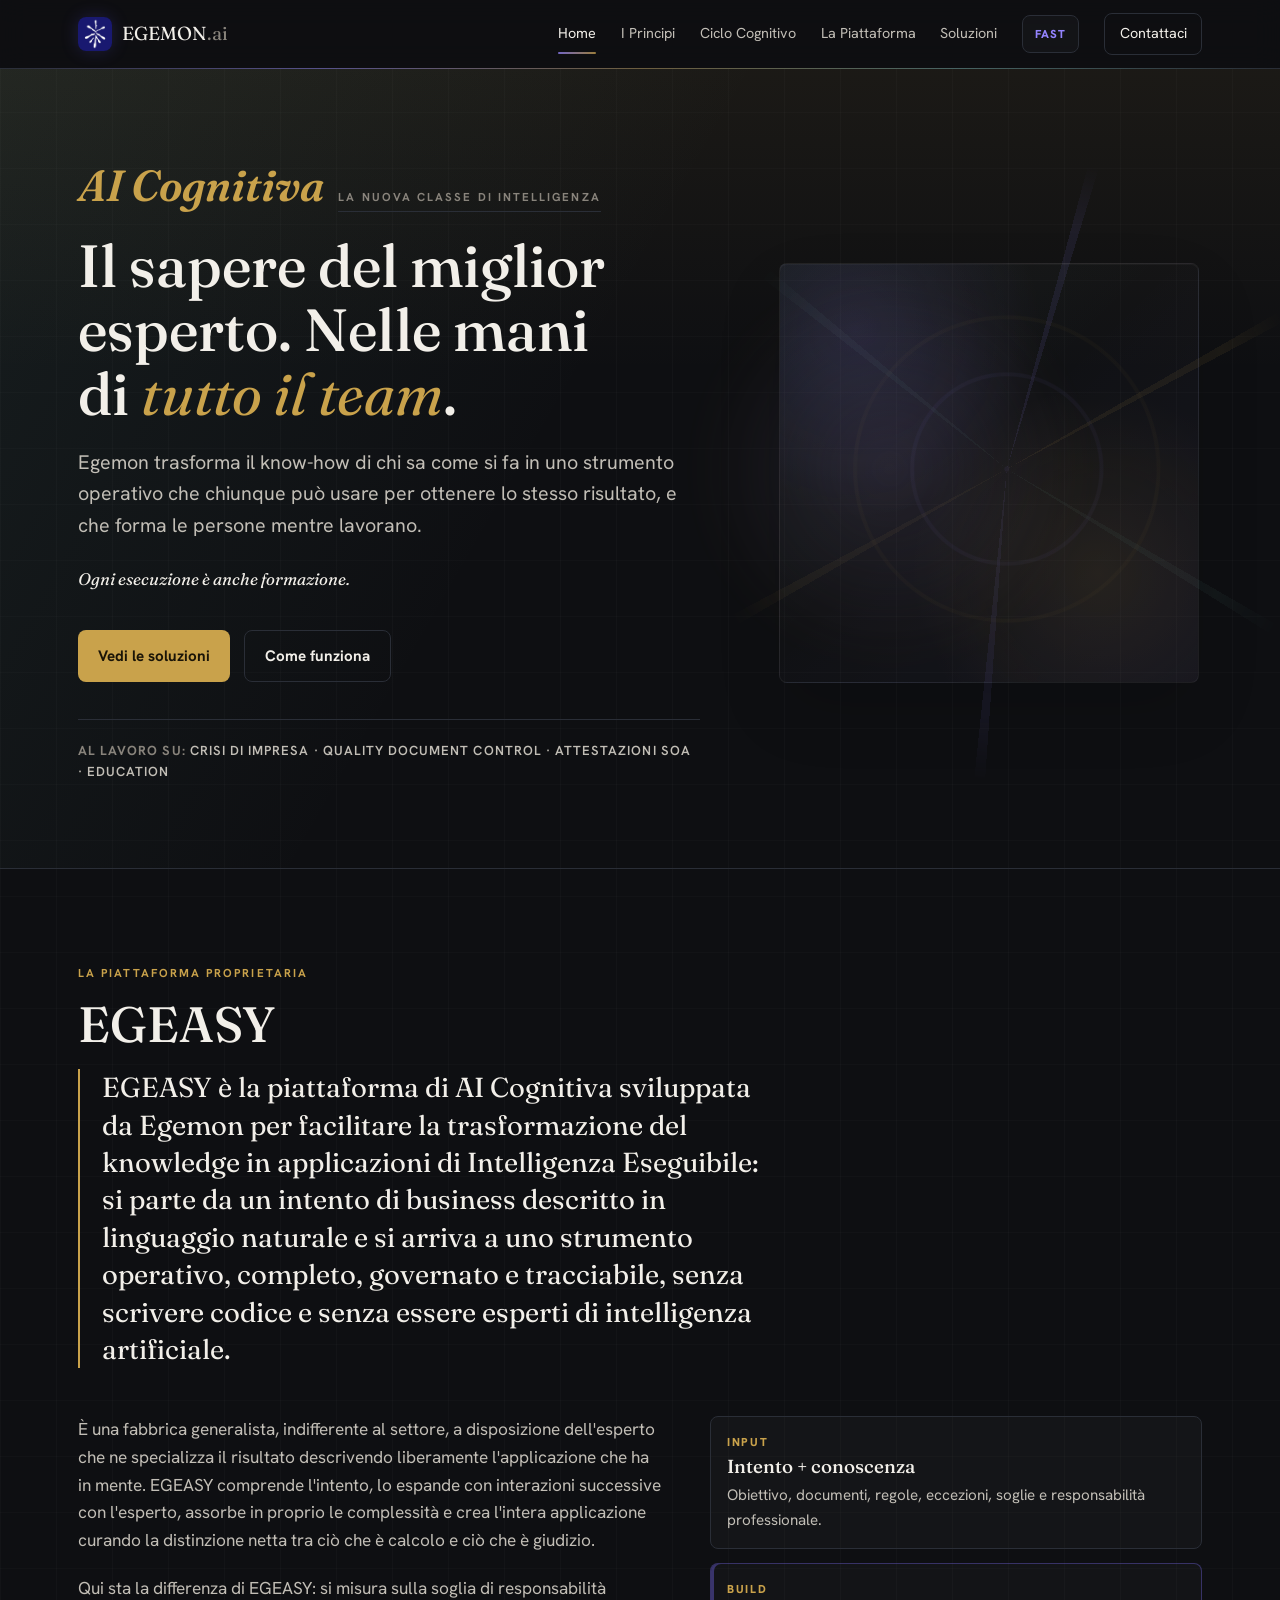
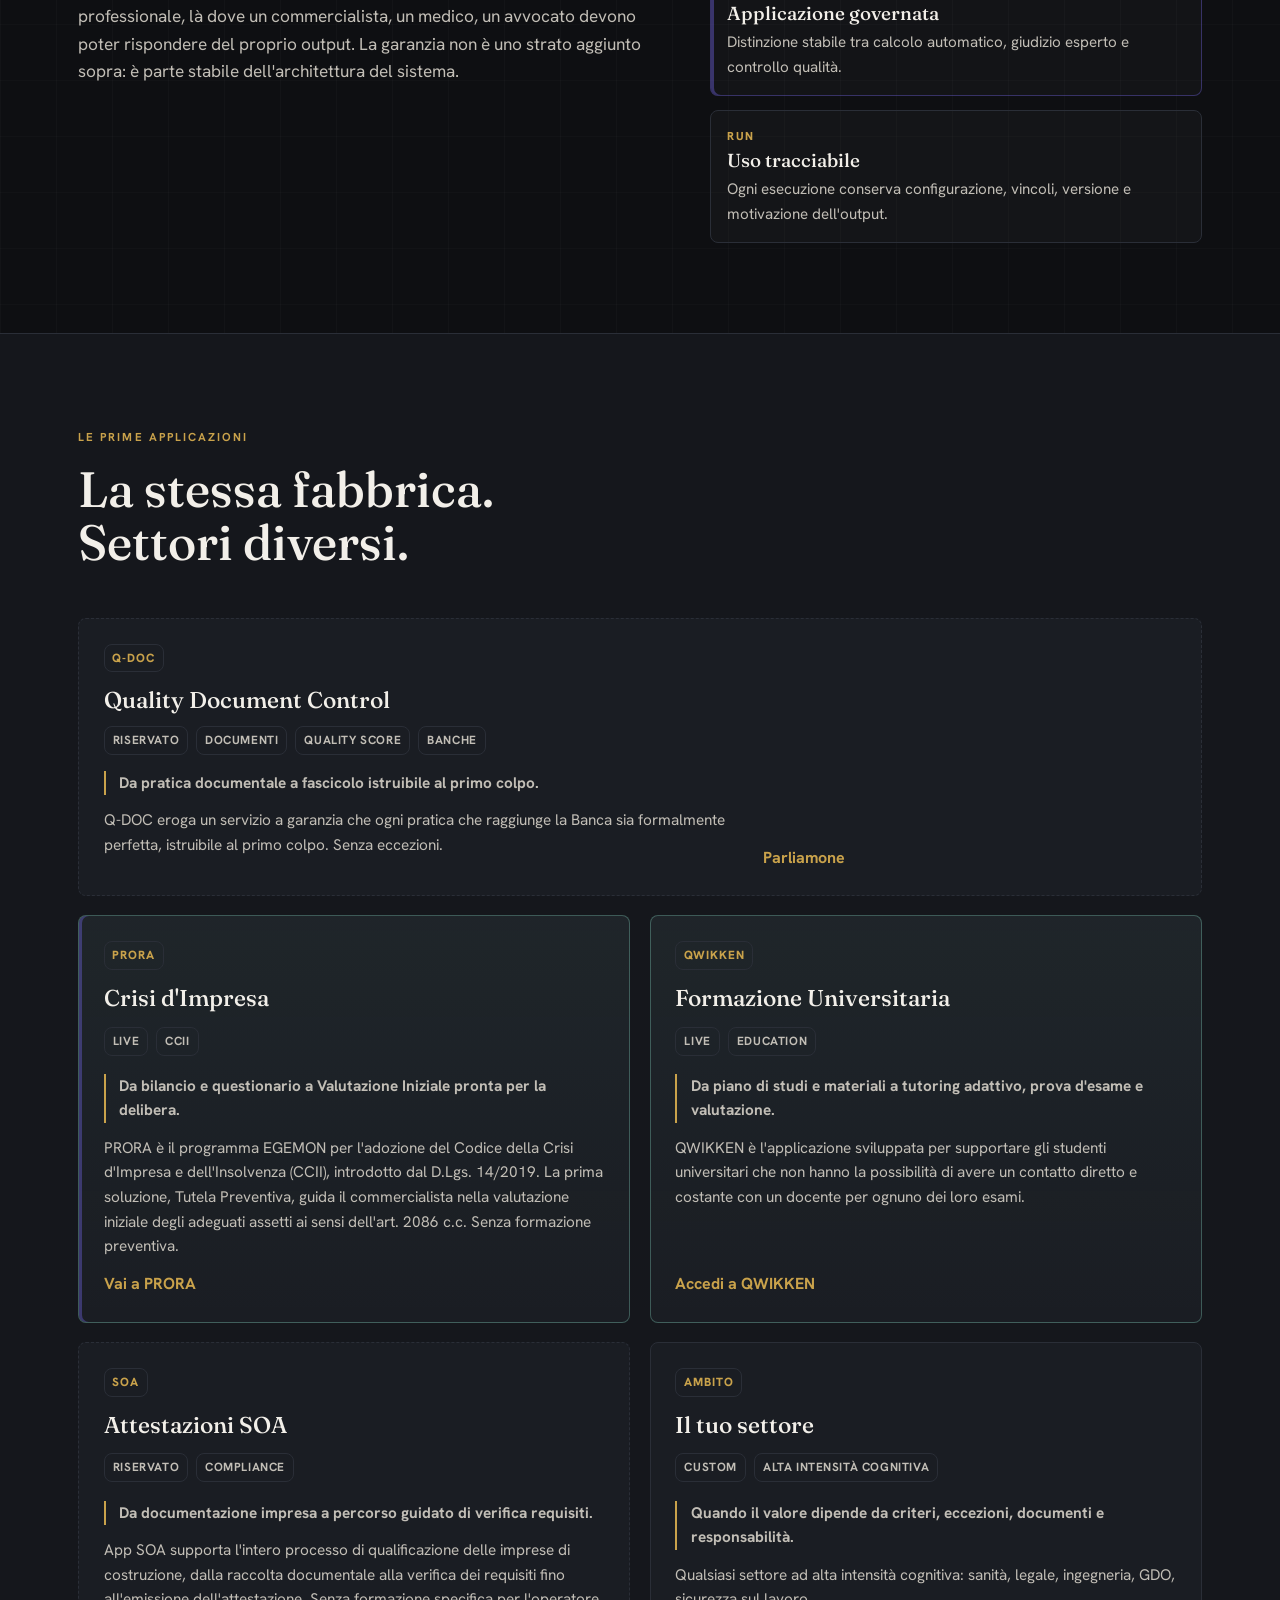
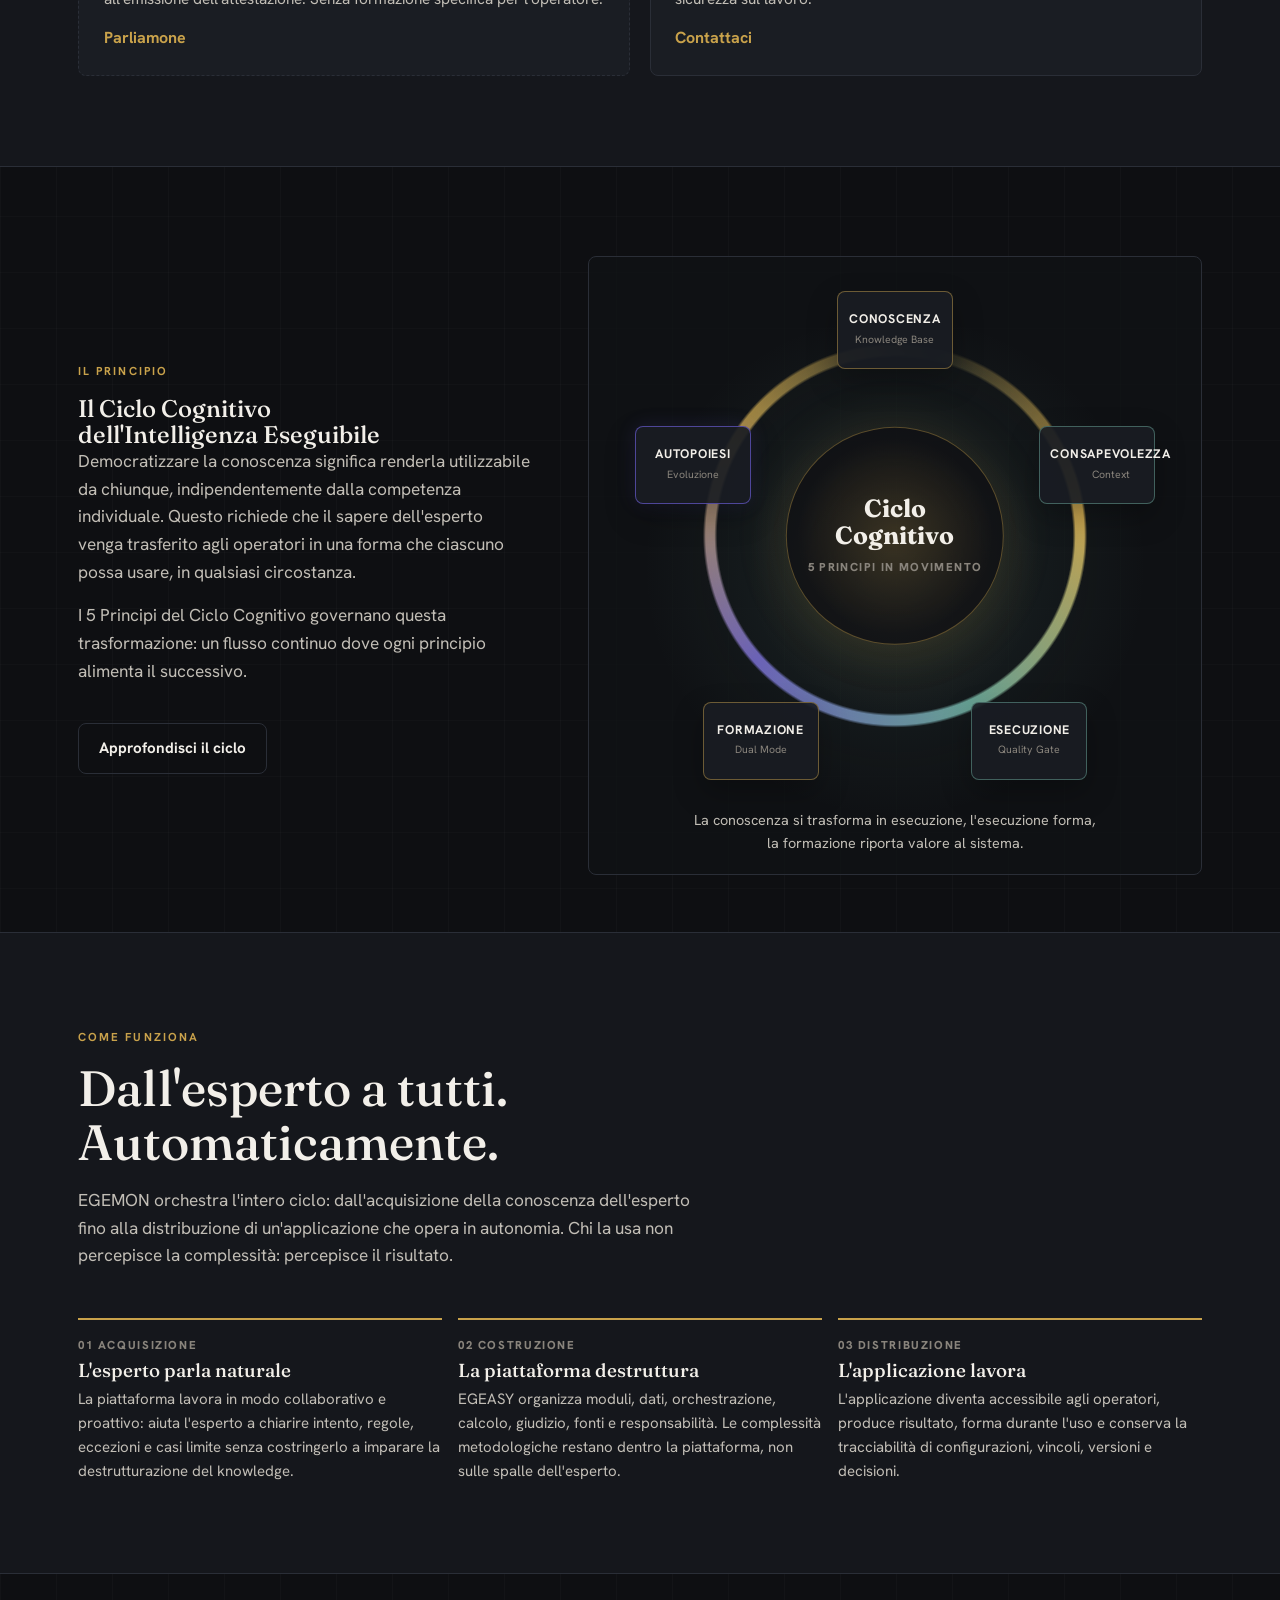
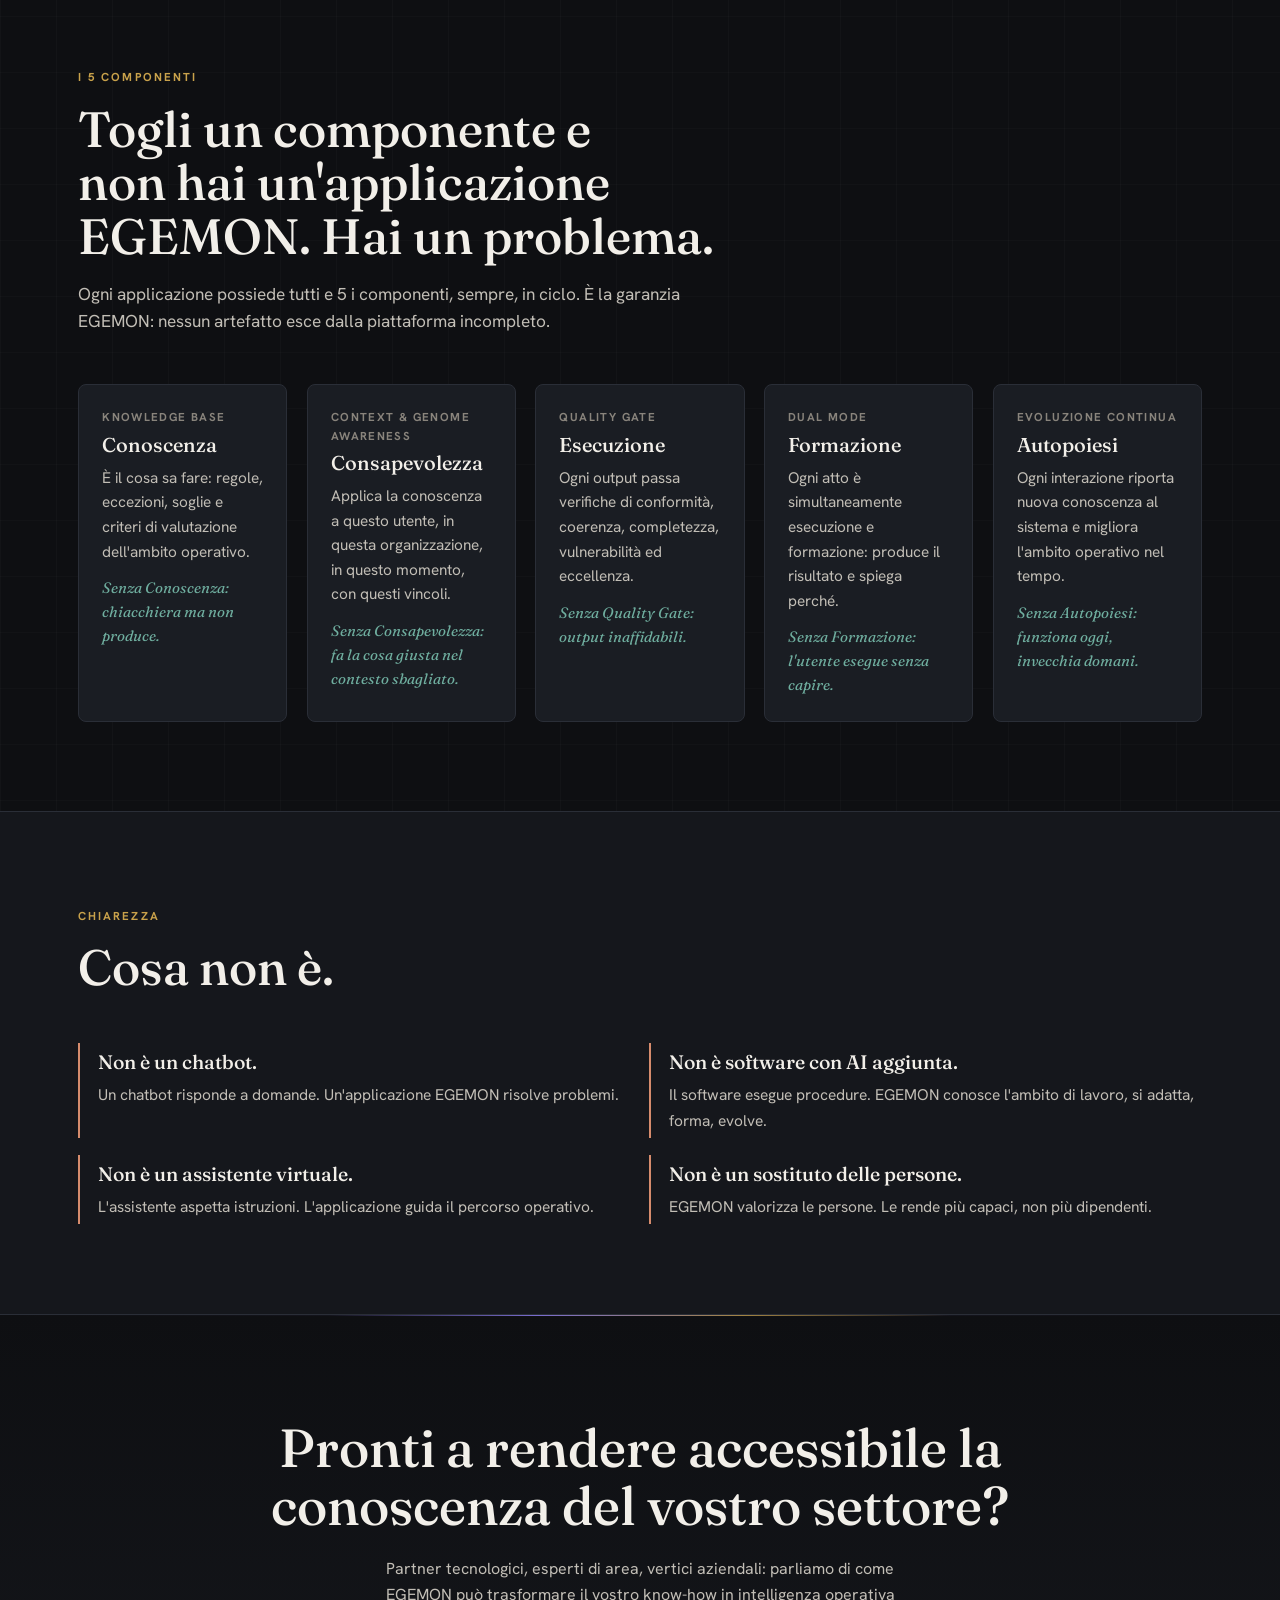
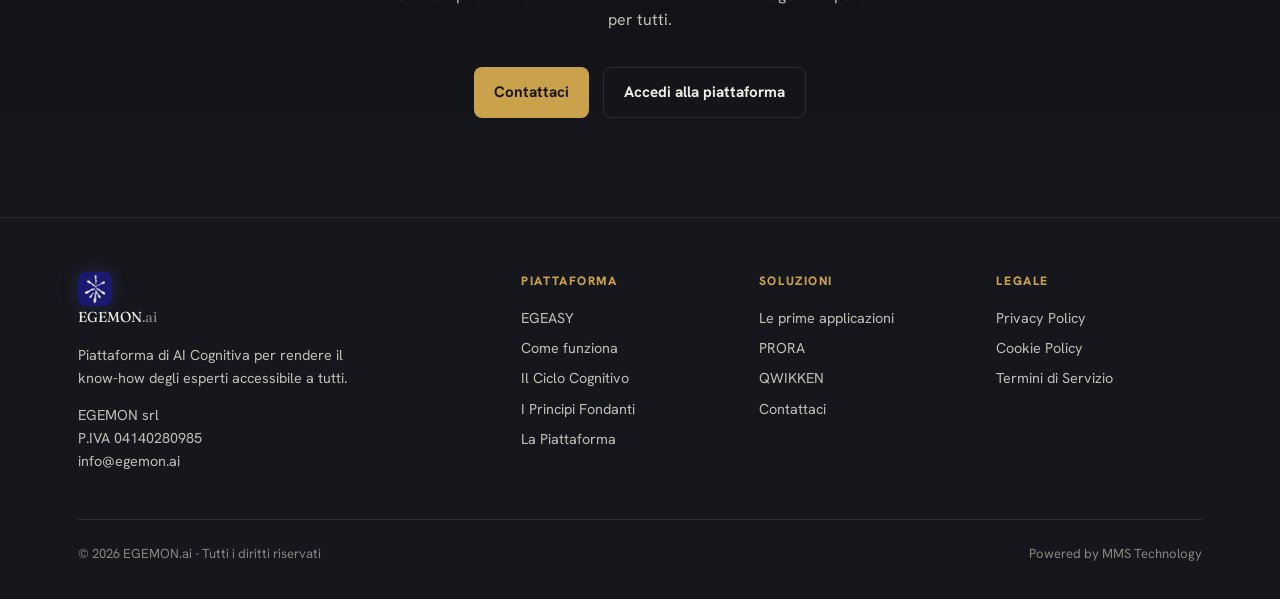
==== commit fc0c32c9: "style: simplify slow hero gradient" ====
--- a/index.html
+++ b/index.html
@@ -576,80 +576,22 @@
       min-height: 430px;
       display: grid;
       place-items: center;
-      opacity: 0;
-      animation: consoleLand 980ms cubic-bezier(0.2, 0.75, 0.18, 1) 330ms both;
     }
 
     .symbol-shell {
       position: relative;
       width: min(100%, 420px);
       aspect-ratio: 1;
-      border-radius: 50%;
+      border-radius: 8px;
       background:
-        radial-gradient(circle at 50% 50%, rgba(148,132,255,0.18), transparent 12%),
-        radial-gradient(circle at 50% 50%, rgba(201,162,75,0.12), transparent 34%),
-        radial-gradient(circle at 50% 50%, transparent 0 48%, rgba(148,132,255,0.14) 48.5% 49.5%, transparent 50%),
-        radial-gradient(circle at 50% 50%, transparent 0 68%, rgba(201,162,75,0.13) 68.5% 69.5%, transparent 70%);
-      box-shadow: 0 30px 80px rgba(0,0,0,0.2);
-    }
-
-    .symbol-shell::before,
-    .symbol-shell::after {
-      content: "";
-      position: absolute;
-      inset: 12%;
-      border-radius: 50%;
-      pointer-events: none;
-    }
-
-    .symbol-shell::before {
-      background:
-        conic-gradient(from 8deg,
-          transparent 0 8deg,
-          rgba(148,132,255,0.7) 8deg 10deg,
-          transparent 10deg 58deg,
-          rgba(201,162,75,0.68) 58deg 60deg,
-          transparent 60deg 118deg,
-          rgba(111,174,159,0.52) 118deg 120deg,
-          transparent 120deg 178deg,
-          rgba(148,132,255,0.62) 178deg 180deg,
-          transparent 180deg 238deg,
-          rgba(201,162,75,0.5) 238deg 240deg,
-          transparent 240deg 302deg,
-          rgba(111,174,159,0.52) 302deg 304deg,
-          transparent 304deg 360deg);
-      mask-image: radial-gradient(circle, transparent 0 19%, #000 20% 63%, transparent 64%);
-      animation: cycleRotate 28s linear infinite;
-    }
-
-    .symbol-shell::after {
-      inset: 28%;
-      border: 1px solid rgba(242,239,233,0.12);
-      background:
-        radial-gradient(circle, rgba(242,239,233,0.08), transparent 58%),
-        linear-gradient(135deg, rgba(148,132,255,0.16), rgba(201,162,75,0.08));
-      box-shadow: inset 0 1px 0 rgba(255,255,255,0.06);
-    }
-
-    .symbol-ray {
-      position: absolute;
-      left: 50%;
-      top: 50%;
-      width: 2px;
-      height: 42%;
-      transform-origin: 50% 0;
-      background: linear-gradient(180deg, rgba(242,239,233,0.34), transparent);
-      opacity: 0.32;
-    }
-
-    .symbol-ray.r1 { transform: rotate(0deg); }
-    .symbol-ray.r2 { transform: rotate(45deg); }
-    .symbol-ray.r3 { transform: rotate(90deg); }
-    .symbol-ray.r4 { transform: rotate(135deg); }
-    .symbol-ray.r5 { transform: rotate(180deg); }
-    .symbol-ray.r6 { transform: rotate(225deg); }
-    .symbol-ray.r7 { transform: rotate(270deg); }
-    .symbol-ray.r8 { transform: rotate(315deg); }
+        radial-gradient(circle at 18% 16%, rgba(148,132,255,0.18), transparent 38%),
+        radial-gradient(circle at 76% 74%, rgba(201,162,75,0.14), transparent 42%),
+        linear-gradient(135deg, rgba(111,174,159,0.08), rgba(255,255,255,0.018) 46%, rgba(148,132,255,0.08));
+      border: 1px solid rgba(242,239,233,0.08);
+      box-shadow: 0 28px 70px rgba(0,0,0,0.18), inset 0 1px 0 rgba(255,255,255,0.045);
+      opacity: 0.72;
+      filter: blur(0.2px);
+    }
 
     .product-console {
       display: none;
@@ -1950,16 +1892,7 @@
             <p class="working-on">Al lavoro su: <b>Crisi di impresa · Quality Document Control · Attestazioni SOA · Education</b></p>
           </div>
           <figure class="hero-symbol" aria-hidden="true">
-            <div class="symbol-shell">
-              <span class="symbol-ray r1"></span>
-              <span class="symbol-ray r2"></span>
-              <span class="symbol-ray r3"></span>
-              <span class="symbol-ray r4"></span>
-              <span class="symbol-ray r5"></span>
-              <span class="symbol-ray r6"></span>
-              <span class="symbol-ray r7"></span>
-              <span class="symbol-ray r8"></span>
-            </div>
+            <div class="symbol-shell"></div>
           </figure>
           <aside class="product-console" aria-label="Flusso operativo EGEMON">
             <div class="console-top">
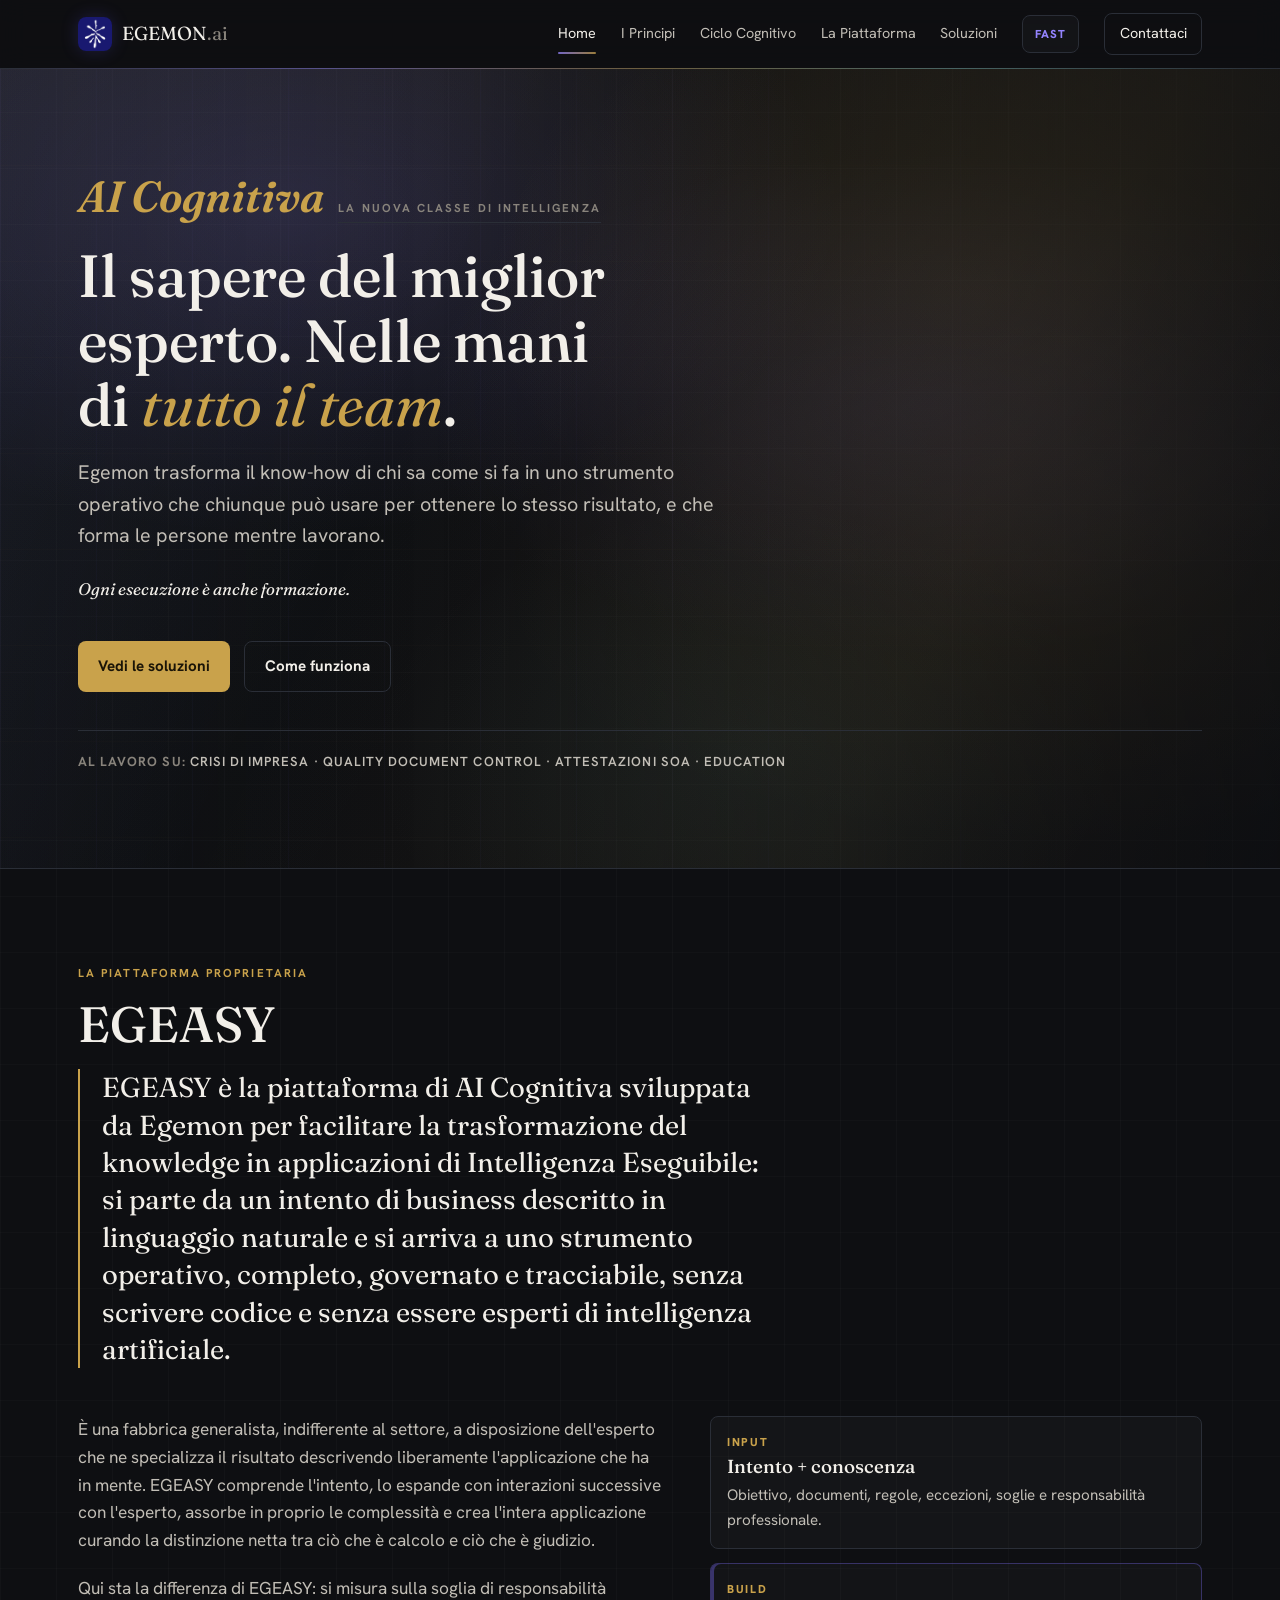
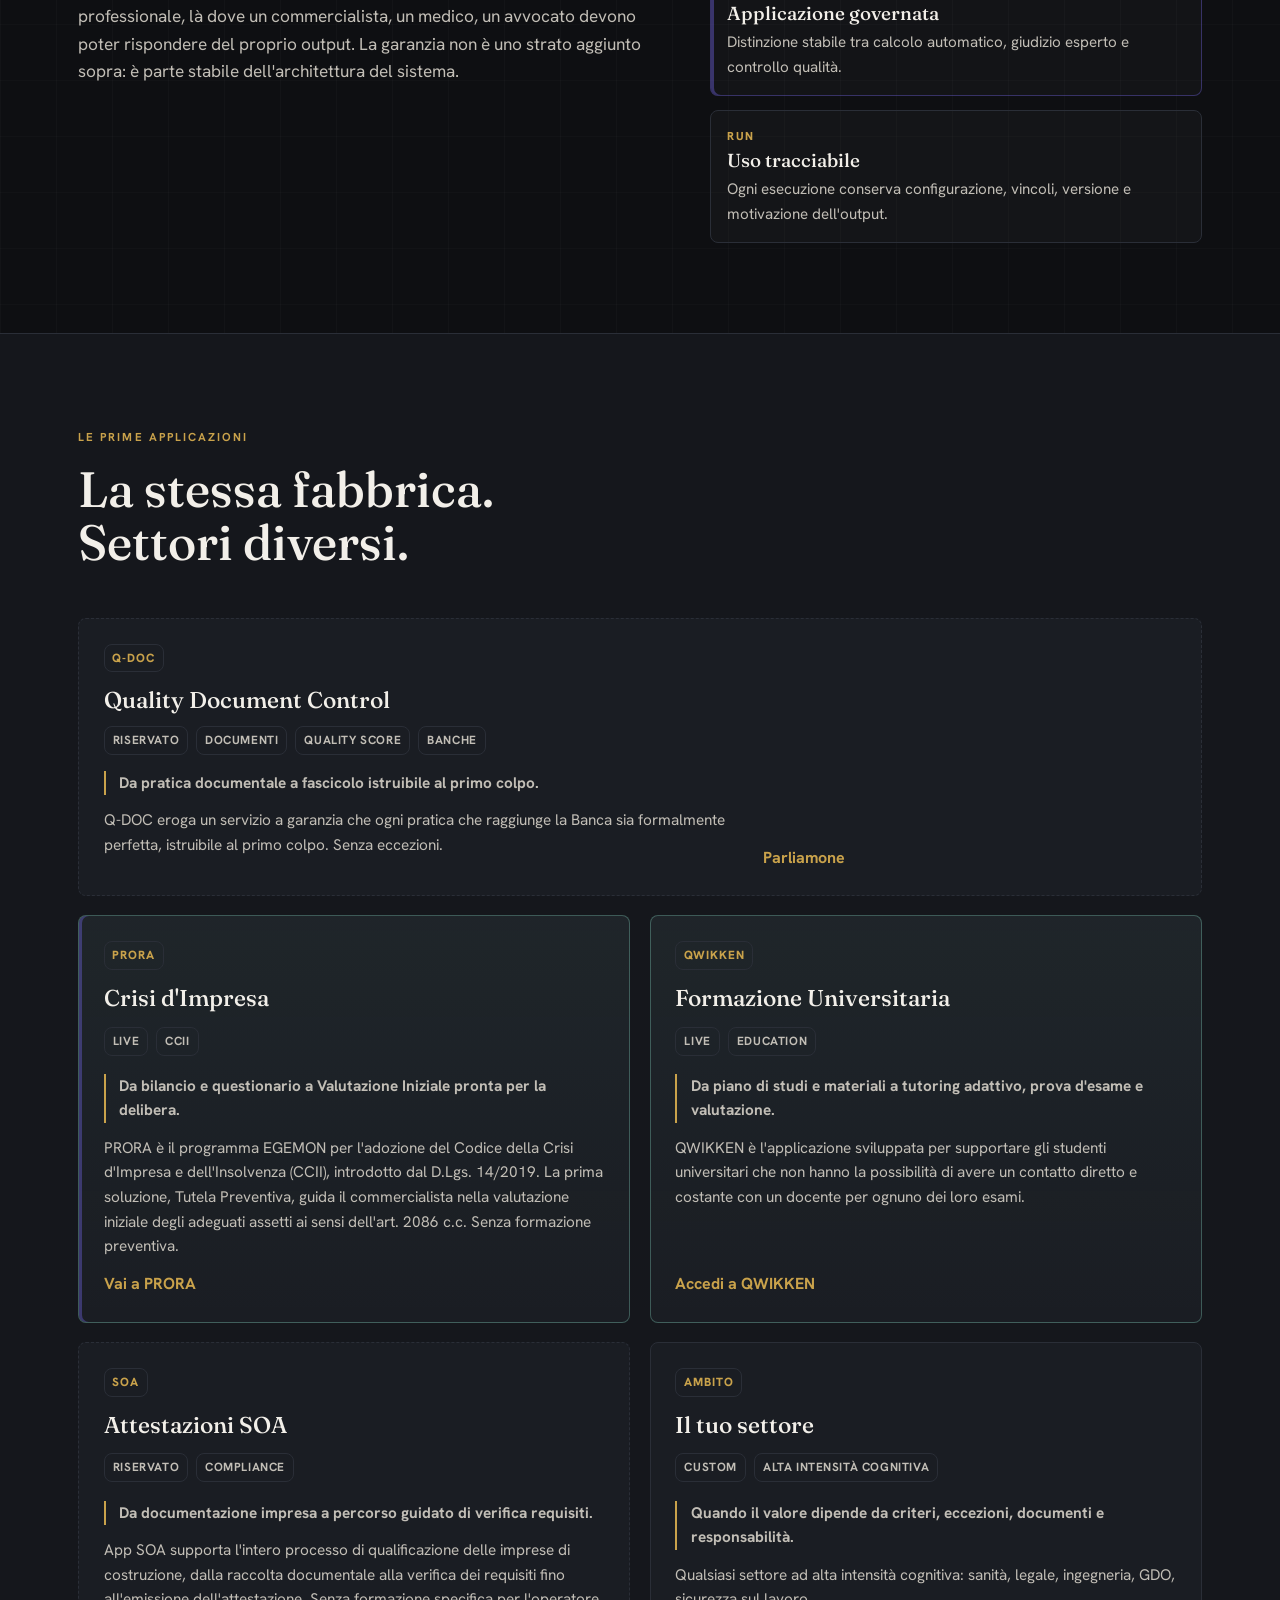
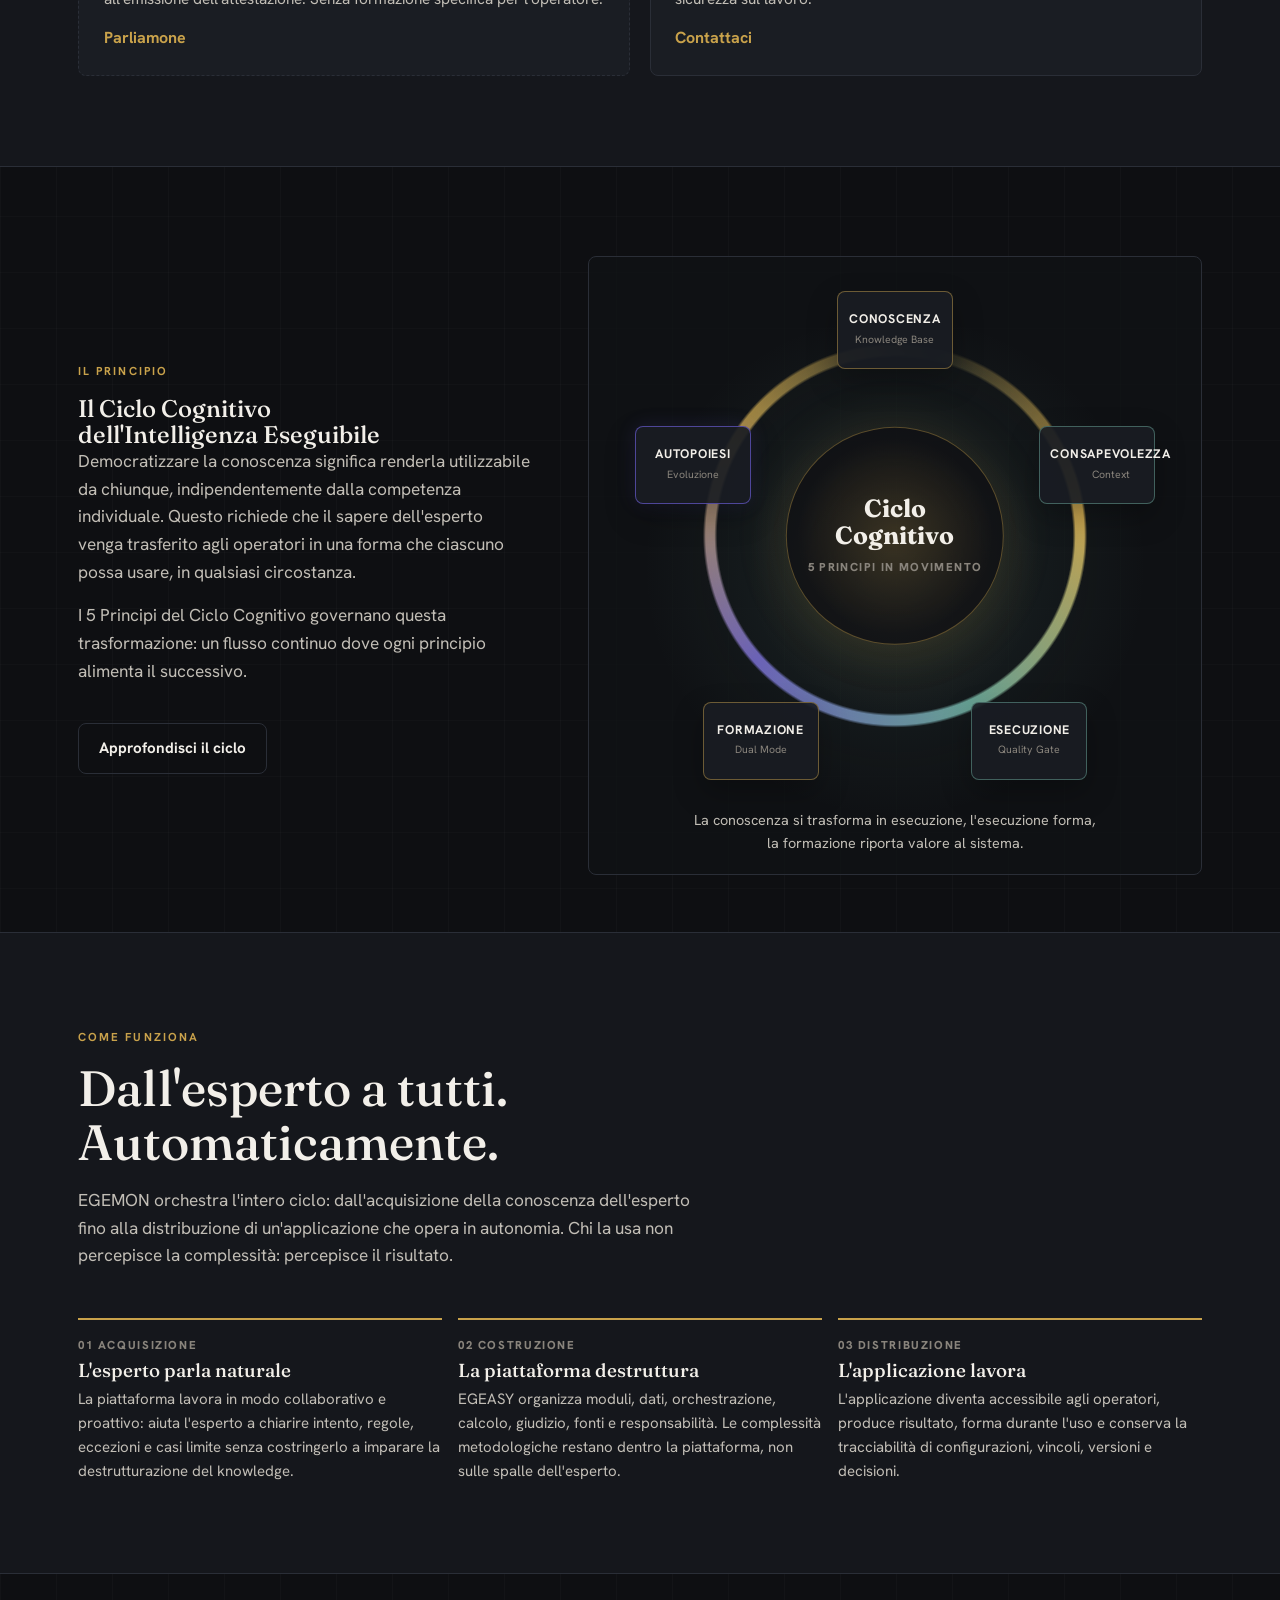
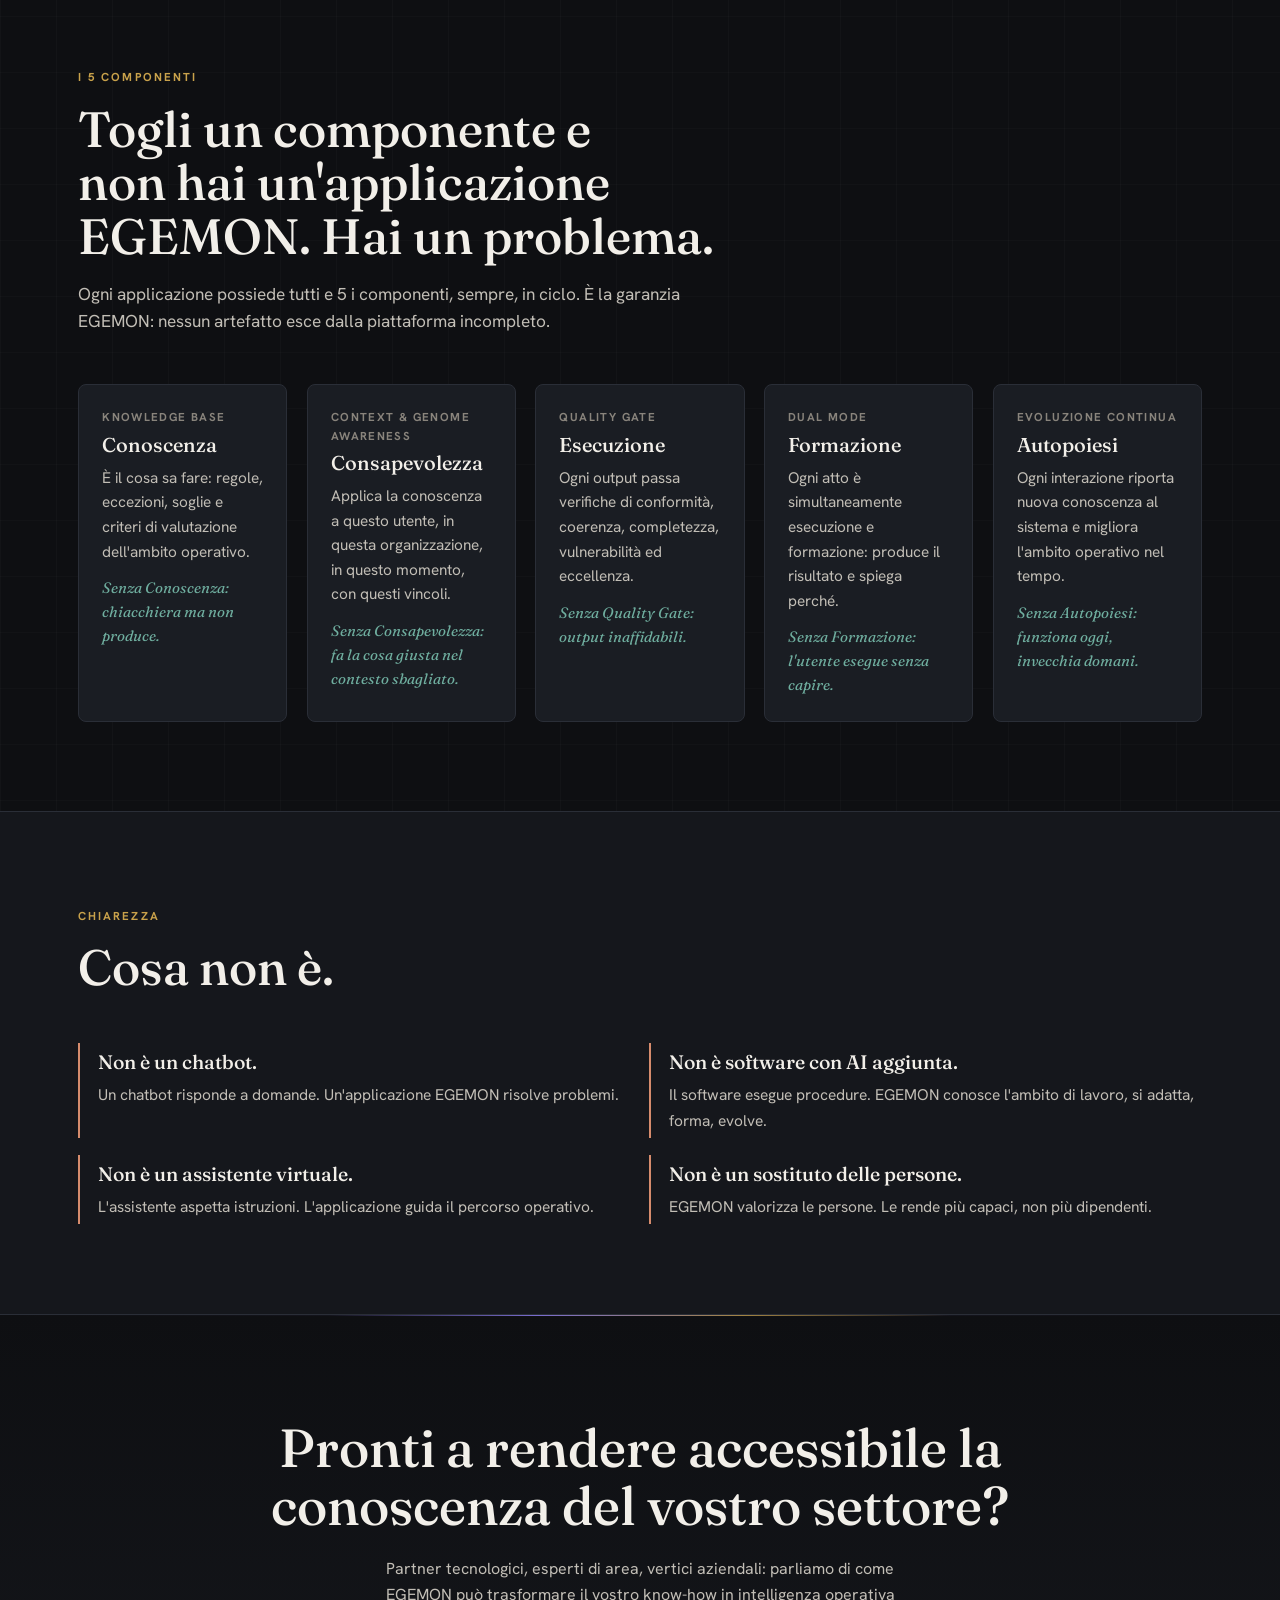
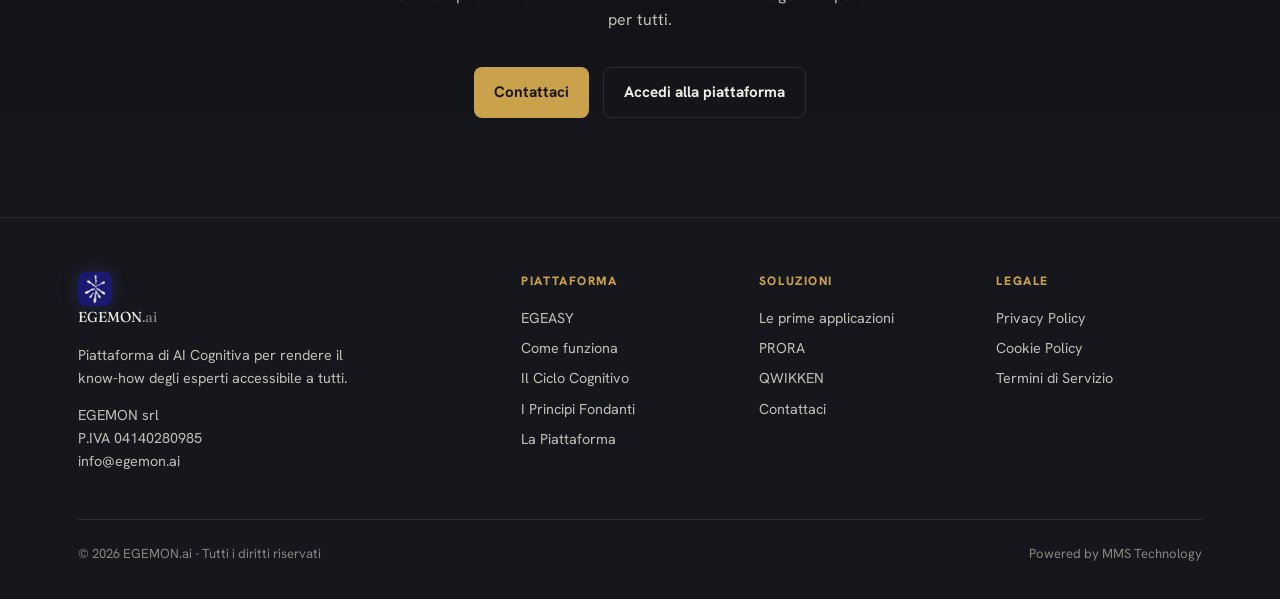
==== commit 6a63eb58: "style: use full hero gradient" ====
--- a/index.html
+++ b/index.html
@@ -366,8 +366,12 @@
       position: relative;
       border-bottom: 1px solid var(--line);
       background:
-        linear-gradient(180deg, rgba(201,162,75,0.07), transparent 38%),
-        linear-gradient(120deg, rgba(111,174,159,0.09), transparent 44%);
+        radial-gradient(900px 520px at 22% 18%, rgba(148,132,255,0.16), transparent 62%),
+        radial-gradient(760px 480px at 76% 28%, rgba(201,162,75,0.13), transparent 64%),
+        radial-gradient(620px 420px at 58% 86%, rgba(111,174,159,0.08), transparent 60%),
+        linear-gradient(115deg, rgba(148,132,255,0.075), transparent 34%, rgba(201,162,75,0.075) 72%, transparent),
+        linear-gradient(180deg, rgba(201,162,75,0.045), transparent 42%),
+        linear-gradient(120deg, rgba(111,174,159,0.055), transparent 46%);
       overflow: hidden;
     }
 
@@ -379,44 +383,22 @@
     }
 
     .hero::before {
-      width: min(52vw, 620px);
-      aspect-ratio: 1;
-      right: max(28px, calc((100vw - var(--maxw)) / 2));
-      top: 50%;
-      transform: translate(14%, -50%) rotate(8deg);
-      opacity: 0.28;
+      inset: 0;
+      opacity: 0.48;
       background:
-        radial-gradient(circle at 50% 50%, rgba(148,132,255,0.22) 0 2px, transparent 3px),
-        conic-gradient(from 0deg,
-          transparent 0 7deg,
-          rgba(148,132,255,0.32) 7deg 9deg,
-          transparent 9deg 52deg,
-          rgba(201,162,75,0.28) 52deg 54deg,
-          transparent 54deg 112deg,
-          rgba(111,174,159,0.2) 112deg 114deg,
-          transparent 114deg 176deg,
-          rgba(148,132,255,0.26) 176deg 178deg,
-          transparent 178deg 232deg,
-          rgba(201,162,75,0.2) 232deg 234deg,
-          transparent 234deg 300deg,
-          rgba(111,174,159,0.2) 300deg 302deg,
-          transparent 302deg 360deg),
-        radial-gradient(circle at 50% 50%, transparent 0 21%, rgba(148,132,255,0.16) 21.3% 21.9%, transparent 22.2% 34%, rgba(201,162,75,0.12) 34.3% 34.9%, transparent 35.2%);
-      mask-image: radial-gradient(circle, #000 0 56%, transparent 72%);
+        linear-gradient(90deg, rgba(148,132,255,0.065) 0 1px, transparent 1px),
+        linear-gradient(180deg, rgba(201,162,75,0.045) 0 1px, transparent 1px);
+      background-size: 96px 96px;
+      mask-image: linear-gradient(90deg, #000, rgba(0,0,0,0.82) 52%, transparent 100%);
     }
 
     .hero::after {
-      width: min(38vw, 460px);
-      aspect-ratio: 1;
-      right: max(90px, calc((100vw - var(--maxw)) / 2 + 110px));
-      top: 50%;
-      transform: translateY(-50%);
-      border-radius: 50%;
+      inset: 0;
       background:
-        radial-gradient(circle, rgba(148,132,255,0.12), transparent 56%),
-        radial-gradient(circle, rgba(201,162,75,0.07), transparent 68%);
-      filter: blur(10px);
-      opacity: 0.72;
+        linear-gradient(90deg, rgba(14,15,18,0.12), transparent 34%, rgba(14,15,18,0.56)),
+        radial-gradient(720px 360px at 72% 42%, rgba(148,132,255,0.12), transparent 70%),
+        radial-gradient(760px 360px at 82% 64%, rgba(201,162,75,0.1), transparent 72%);
+      opacity: 0.86;
     }
 
     .hero .category-mark,
@@ -438,7 +420,7 @@
 
     .hero-grid {
       display: grid;
-      grid-template-columns: minmax(0, 0.95fr) minmax(320px, 0.65fr);
+      grid-template-columns: minmax(0, 1fr);
       gap: clamp(3.6rem, 6vw, 5.6rem);
       align-items: center;
       position: relative;
@@ -569,28 +551,6 @@
     .working-on b {
       color: var(--ink-soft);
       font-weight: 600;
-    }
-
-    .hero-symbol {
-      position: relative;
-      min-height: 430px;
-      display: grid;
-      place-items: center;
-    }
-
-    .symbol-shell {
-      position: relative;
-      width: min(100%, 420px);
-      aspect-ratio: 1;
-      border-radius: 8px;
-      background:
-        radial-gradient(circle at 18% 16%, rgba(148,132,255,0.18), transparent 38%),
-        radial-gradient(circle at 76% 74%, rgba(201,162,75,0.14), transparent 42%),
-        linear-gradient(135deg, rgba(111,174,159,0.08), rgba(255,255,255,0.018) 46%, rgba(148,132,255,0.08));
-      border: 1px solid rgba(242,239,233,0.08);
-      box-shadow: 0 28px 70px rgba(0,0,0,0.18), inset 0 1px 0 rgba(255,255,255,0.045);
-      opacity: 0.72;
-      filter: blur(0.2px);
     }
 
     .product-console {
@@ -736,16 +696,6 @@
       gap: clamp(3.2rem, 5vw, 4.8rem);
     }
 
-    body.view-essential .hero::before {
-      opacity: 0.18;
-      transform: translate(24%, -50%) rotate(14deg);
-    }
-
-    body.view-essential .hero::after {
-      opacity: 0.52;
-      transform: translate(14%, -50%);
-    }
-
     body.view-essential .hero h1 {
       max-width: 18ch;
       font-size: clamp(2.65rem, 4.2vw, 3.8rem);
@@ -775,10 +725,6 @@
     body.view-essential .product-console {
       display: block;
       box-shadow: 0 18px 44px rgba(0,0,0,0.18), inset 0 1px 0 var(--violet-soft);
-    }
-
-    body.view-essential .hero-symbol {
-      display: none;
     }
 
     body.view-essential .pipeline {
@@ -1436,14 +1382,6 @@
         gap: 2.75rem;
       }
 
-      .hero-symbol {
-        min-height: 300px;
-      }
-
-      .symbol-shell {
-        width: min(100%, 320px);
-      }
-
       .process-strip,
       .grid.cols-4,
       .grid.cols-3 {
@@ -1615,22 +1553,12 @@
         padding: 4.2rem 0 3.6rem;
       }
 
-      .hero-symbol {
-        display: none;
-      }
-
       .hero::before {
-        width: 520px;
-        right: -260px;
-        top: 36%;
-        opacity: 0.14;
+        opacity: 0.28;
       }
 
       .hero::after {
-        width: 360px;
-        right: -180px;
-        top: 36%;
-        opacity: 0.42;
+        opacity: 0.72;
       }
 
       section {
@@ -1891,9 +1819,6 @@
             </div>
             <p class="working-on">Al lavoro su: <b>Crisi di impresa · Quality Document Control · Attestazioni SOA · Education</b></p>
           </div>
-          <figure class="hero-symbol" aria-hidden="true">
-            <div class="symbol-shell"></div>
-          </figure>
           <aside class="product-console" aria-label="Flusso operativo EGEMON">
             <div class="console-top">
               <p class="console-title">EGEASY runtime</p>
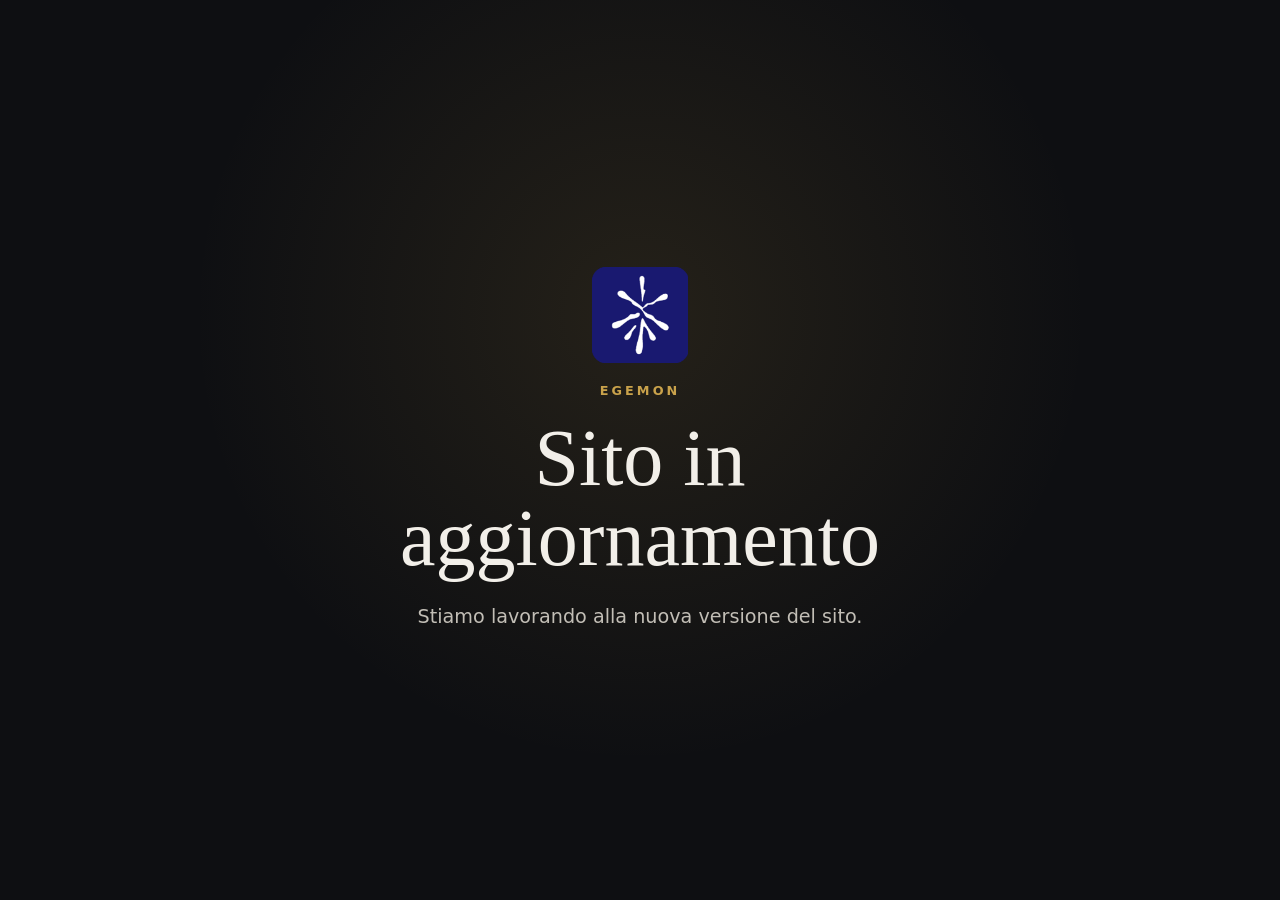
==== commit d05cc04d: "chore: put EGEMON site in update mode" ====
--- a/index.html
+++ b/index.html
@@ -3,2203 +3,45 @@
 <head>
   <meta charset="UTF-8">
   <meta name="viewport" content="width=device-width, initial-scale=1.0">
-  <title>EGEMON - AI Cognitiva</title>
-  <meta name="description" content="EGEMON trasforma il know-how degli esperti in applicazioni operative, governate e tracciabili che formano le persone mentre lavorano.">
-  <meta name="robots" content="index, follow">
+  <title>EGEMON | Sito in aggiornamento</title>
+  <meta name="description" content="Il sito ufficiale di EGEMON è in aggiornamento. Torna presto per scoprire la nuova versione.">
+  <meta name="robots" content="index, follow, max-image-preview:large">
   <link rel="canonical" href="https://egemon.ai/">
 
   <link rel="icon" href="assets/favicon.ico" type="image/x-icon">
   <link rel="apple-touch-icon" href="assets/egemon-logo.png">
+  <link rel="stylesheet" href="maintenance.css">
+  <meta name="theme-color" content="#0e0f12">
 
   <meta property="og:type" content="website">
   <meta property="og:url" content="https://egemon.ai/">
-  <meta property="og:title" content="EGEMON - AI Cognitiva">
-  <meta property="og:description" content="Il sapere del miglior esperto nelle mani di tutto il team.">
+  <meta property="og:title" content="EGEMON | Sito in aggiornamento">
+  <meta property="og:description" content="Il sito ufficiale di EGEMON è in aggiornamento. Torna presto per scoprire la nuova versione.">
   <meta property="og:image" content="https://egemon.ai/assets/egemon-logo.png">
+  <meta property="og:image:alt" content="Logo EGEMON">
   <meta property="og:locale" content="it_IT">
-  <meta property="og:site_name" content="egemon.ai">
+  <meta property="og:site_name" content="EGEMON">
 
   <meta name="twitter:card" content="summary">
-  <meta name="twitter:title" content="EGEMON - AI Cognitiva">
-  <meta name="twitter:description" content="Il sapere del miglior esperto nelle mani di tutto il team.">
+  <meta name="twitter:title" content="EGEMON | Sito in aggiornamento">
+  <meta name="twitter:description" content="Il sito ufficiale di EGEMON è in aggiornamento. Torna presto per scoprire la nuova versione.">
   <meta name="twitter:image" content="https://egemon.ai/assets/egemon-logo.png">
 
-  <link rel="preconnect" href="https://fonts.googleapis.com">
-  <link rel="preconnect" href="https://fonts.gstatic.com" crossorigin>
-  <link href="https://fonts.googleapis.com/css2?family=Fraunces:ital,opsz,wght@0,9..144,400;0,9..144,500;0,9..144,600;1,9..144,400&family=Hanken+Grotesk:wght@300;400;500;600;700&display=swap" rel="stylesheet">
-
-  <style>
-    :root {
-      --bg: #0e0f12;
-      --bg-soft: #15171c;
-      --surface: #1a1d23;
-      --surface-2: #20242b;
-      --line: #2a2e37;
-      --ink: #f2efe9;
-      --ink-soft: #c2beb6;
-      --ink-faint: #89847c;
-      --accent: #c9a24b;
-      --accent-2: #6fae9f;
-      --violet: #9484ff;
-      --violet-soft: rgba(148,132,255,0.16);
-      --danger: #d68c6d;
-      --maxw: 1180px;
-      --display: "Fraunces", Georgia, "Times New Roman", serif;
-      --body: "Hanken Grotesk", -apple-system, BlinkMacSystemFont, "Segoe UI", sans-serif;
-    }
-
-    @keyframes cycleRotate {
-      from { transform: rotate(0deg); }
-      to { transform: rotate(360deg); }
-    }
-
-    @keyframes cyclePulse {
-      0%, 100% { transform: translate(-50%, -50%) scale(1); opacity: 0.86; }
-      50% { transform: translate(-50%, -50%) scale(1.06); opacity: 1; }
-    }
-
-    @keyframes landIn {
-      from {
-        opacity: 0;
-        transform: translateY(22px);
-        filter: blur(7px);
-      }
-      to {
-        opacity: 1;
-        transform: translateY(0);
-        filter: blur(0);
-      }
-    }
-
-    @keyframes consoleLand {
-      0% {
-        opacity: 0;
-        transform: translateY(26px) scale(0.985);
-        box-shadow: 0 0 0 rgba(0,0,0,0), inset 0 1px 0 var(--violet-soft);
-      }
-      70% {
-        opacity: 1;
-        transform: translateY(0) scale(1);
-        box-shadow: 0 30px 80px rgba(0,0,0,0.28), 0 0 34px rgba(148,132,255,0.16), inset 0 1px 0 var(--violet-soft);
-      }
-      100% {
-        opacity: 1;
-        transform: translateY(0) scale(1);
-        box-shadow: 0 22px 60px rgba(0,0,0,0.24), inset 0 1px 0 var(--violet-soft);
-      }
-    }
-
-    @keyframes lineSweep {
-      from { transform: scaleX(0); opacity: 0; }
-      to { transform: scaleX(1); opacity: 0.42; }
-    }
-
-    * {
-      box-sizing: border-box;
-      margin: 0;
-      padding: 0;
-    }
-
-    ::selection {
-      background: rgba(148,132,255,0.32);
-      color: var(--ink);
-    }
-
-    html {
-      scroll-behavior: smooth;
-      background: var(--bg);
-    }
-
-    body {
-      min-width: 320px;
-      background:
-        linear-gradient(90deg, rgba(255,255,255,0.018) 1px, transparent 1px),
-        linear-gradient(180deg, rgba(255,255,255,0.014) 1px, transparent 1px),
-        var(--bg);
-      background-size: 56px 56px;
-      color: var(--ink);
-      font-family: var(--body);
-      font-weight: 400;
-      line-height: 1.6;
-      -webkit-font-smoothing: antialiased;
-      overflow-x: hidden;
-    }
-
-    img {
-      max-width: 100%;
-      display: block;
-    }
-
-    a {
-      color: inherit;
-      text-decoration: none;
-    }
-
-    a:focus-visible,
-    button:focus-visible {
-      outline: 2px solid var(--violet);
-      outline-offset: 3px;
-    }
-
-    h1,
-    h2,
-    h3 {
-      font-family: var(--display);
-      font-weight: 500;
-      line-height: 1.08;
-      letter-spacing: 0;
-      text-wrap: balance;
-    }
-
-    em {
-      color: var(--accent);
-      font-family: var(--display);
-      font-style: italic;
-      font-weight: 400;
-    }
-
-    .wrap {
-      width: min(100%, var(--maxw));
-      margin: 0 auto;
-      padding: 0 28px;
-    }
-
-    .skip-link {
-      position: fixed;
-      top: 12px;
-      left: 12px;
-      z-index: 1000;
-      transform: translateY(-140%);
-      background: var(--accent);
-      color: #171106;
-      padding: 0.6rem 0.9rem;
-      border-radius: 8px;
-      font-weight: 700;
-    }
-
-    .skip-link:focus {
-      transform: translateY(0);
-    }
-
-    .nav {
-      position: sticky;
-      top: 0;
-      z-index: 50;
-      background: rgba(14,15,18,0.86);
-      border-bottom: 1px solid var(--line);
-      backdrop-filter: blur(14px);
-    }
-
-    .nav::after {
-      content: "";
-      position: absolute;
-      left: 0;
-      right: 0;
-      bottom: -1px;
-      height: 1px;
-      background: linear-gradient(90deg, transparent, var(--violet), var(--accent), var(--accent-2), transparent);
-      opacity: 0.42;
-      transform-origin: center;
-      animation: lineSweep 900ms ease-out both;
-      pointer-events: none;
-    }
-
-    .nav .wrap {
-      min-height: 68px;
-      display: flex;
-      align-items: center;
-      justify-content: space-between;
-      gap: 1.25rem;
-      position: relative;
-    }
-
-    .brand {
-      display: inline-flex;
-      align-items: center;
-      gap: 0.65rem;
-      min-width: max-content;
-      font-family: var(--display);
-      font-size: 1.18rem;
-      letter-spacing: 0;
-    }
-
-    .brand img {
-      width: 34px;
-      height: 34px;
-      border-radius: 8px;
-      object-fit: contain;
-      box-shadow: 0 0 18px rgba(124,108,255,0.18);
-    }
-
-    .brand .brand-name {
-      color: var(--ink);
-    }
-
-    .brand .brand-name span {
-      color: var(--ink-faint);
-    }
-
-    .view-switch {
-      display: inline-flex;
-      align-items: center;
-      border: 1px solid var(--line);
-      border-radius: 8px;
-      padding: 0.52rem 0.75rem;
-      background: rgba(255,255,255,0.025);
-      color: var(--violet);
-      font-size: 0.72rem;
-      font-weight: 800;
-      letter-spacing: 0.09em;
-      text-transform: uppercase;
-      cursor: pointer;
-      user-select: none;
-    }
-
-    .view-switch input {
-      position: absolute;
-      opacity: 0;
-      pointer-events: none;
-    }
-
-    .view-switch:hover,
-    .view-switch:focus-within {
-      color: var(--ink);
-      border-color: rgba(148,132,255,0.46);
-    }
-
-    body.view-essential .view-switch {
-      color: var(--accent);
-    }
-
-    .menu {
-      display: flex;
-      align-items: center;
-      gap: 1.55rem;
-      color: var(--ink-soft);
-      font-size: 0.9rem;
-      white-space: nowrap;
-    }
-
-    .nav-toggle {
-      display: none;
-      width: 42px;
-      height: 42px;
-      border: 1px solid var(--line);
-      border-radius: 8px;
-      background: rgba(255,255,255,0.03);
-      color: var(--ink);
-      cursor: pointer;
-      align-items: center;
-      justify-content: center;
-      gap: 4px;
-      flex-direction: column;
-    }
-
-    .nav-toggle span {
-      width: 18px;
-      height: 2px;
-      border-radius: 999px;
-      background: currentColor;
-      transition: transform 0.18s ease, opacity 0.18s ease;
-    }
-
-    .nav-toggle[aria-expanded="true"] span:nth-child(1) {
-      transform: translateY(6px) rotate(45deg);
-    }
-
-    .nav-toggle[aria-expanded="true"] span:nth-child(2) {
-      opacity: 0;
-    }
-
-    .nav-toggle[aria-expanded="true"] span:nth-child(3) {
-      transform: translateY(-6px) rotate(-45deg);
-    }
-
-    .menu a {
-      transition: color 0.18s ease;
-    }
-
-    .menu a:hover,
-    .menu a:focus-visible {
-      color: var(--ink);
-    }
-
-    .nav-cta {
-      border: 1px solid var(--line);
-      border-radius: 8px;
-      color: var(--ink);
-      padding: 0.52rem 0.9rem;
-    }
-
-    .nav-cta:hover,
-    .nav-cta:focus-visible {
-      border-color: var(--accent);
-      color: var(--accent);
-    }
-
-    .menu a[aria-current="page"] {
-      color: var(--ink);
-      position: relative;
-    }
-
-    .menu a[aria-current="page"]::after {
-      content: "";
-      position: absolute;
-      left: 0;
-      right: 0;
-      bottom: -0.55rem;
-      height: 2px;
-      border-radius: 999px;
-      background: linear-gradient(90deg, var(--violet), var(--accent));
-      opacity: 0.75;
-    }
-
-    main {
-      overflow: hidden;
-    }
-
-    .hero {
-      min-height: clamp(660px, calc(100vh - 68px), 800px);
-      padding: 4.6rem 0 4rem;
-      display: flex;
-      align-items: center;
-      position: relative;
-      border-bottom: 1px solid var(--line);
-      background:
-        radial-gradient(900px 520px at 22% 18%, rgba(148,132,255,0.16), transparent 62%),
-        radial-gradient(760px 480px at 76% 28%, rgba(201,162,75,0.13), transparent 64%),
-        radial-gradient(620px 420px at 58% 86%, rgba(111,174,159,0.08), transparent 60%),
-        linear-gradient(115deg, rgba(148,132,255,0.075), transparent 34%, rgba(201,162,75,0.075) 72%, transparent),
-        linear-gradient(180deg, rgba(201,162,75,0.045), transparent 42%),
-        linear-gradient(120deg, rgba(111,174,159,0.055), transparent 46%);
-      overflow: hidden;
-    }
-
-    .hero::before,
-    .hero::after {
-      content: "";
-      position: absolute;
-      pointer-events: none;
-    }
-
-    .hero::before {
-      inset: 0;
-      opacity: 0.48;
-      background:
-        linear-gradient(90deg, rgba(148,132,255,0.065) 0 1px, transparent 1px),
-        linear-gradient(180deg, rgba(201,162,75,0.045) 0 1px, transparent 1px);
-      background-size: 96px 96px;
-      mask-image: linear-gradient(90deg, #000, rgba(0,0,0,0.82) 52%, transparent 100%);
-    }
-
-    .hero::after {
-      inset: 0;
-      background:
-        linear-gradient(90deg, rgba(14,15,18,0.12), transparent 34%, rgba(14,15,18,0.56)),
-        radial-gradient(720px 360px at 72% 42%, rgba(148,132,255,0.12), transparent 70%),
-        radial-gradient(760px 360px at 82% 64%, rgba(201,162,75,0.1), transparent 72%);
-      opacity: 0.86;
-    }
-
-    .hero .category-mark,
-    .hero h1,
-    .hero .lead,
-    .hero .micro,
-    .hero .hero-actions,
-    .hero .working-on {
-      opacity: 0;
-      animation: landIn 760ms cubic-bezier(0.2, 0.75, 0.18, 1) both;
-    }
-
-    .hero .category-mark { animation-delay: 80ms; }
-    .hero h1 { animation-delay: 170ms; }
-    .hero .lead { animation-delay: 280ms; }
-    .hero .micro { animation-delay: 390ms; }
-    .hero .hero-actions { animation-delay: 500ms; }
-    .hero .working-on { animation-delay: 610ms; }
-
-    .hero-grid {
-      display: grid;
-      grid-template-columns: minmax(0, 1fr);
-      gap: clamp(3.6rem, 6vw, 5.6rem);
-      align-items: center;
-      position: relative;
-      z-index: 1;
-    }
-
-    .category-mark {
-      display: flex;
-      align-items: baseline;
-      flex-wrap: wrap;
-      gap: 0.9rem;
-      margin-bottom: 1.35rem;
-    }
-
-    .category-mark .label {
-      color: var(--accent);
-      font-family: var(--display);
-      font-size: clamp(1.75rem, 3.4vw, 2.75rem);
-      font-style: italic;
-      font-weight: 600;
-      line-height: 1;
-    }
-
-    .category-mark .tag {
-      color: var(--ink-faint);
-      border-bottom: 1px solid var(--line);
-      padding-bottom: 0.28rem;
-      font-size: 0.72rem;
-      font-weight: 700;
-      letter-spacing: 0.18em;
-      text-transform: uppercase;
-    }
-
-    .hero h1 {
-      max-width: 18ch;
-      margin-bottom: 1.25rem;
-      font-size: clamp(2.75rem, 4.65vw, 4.28rem);
-    }
-
-    .lead {
-      max-width: 62ch;
-      color: var(--ink-soft);
-      font-size: 1.08rem;
-    }
-
-    .hero .lead {
-      font-size: 1.23rem;
-    }
-
-    .micro {
-      margin-top: 1.55rem;
-      color: var(--ink);
-      font-family: var(--display);
-      font-size: 1.05rem;
-      font-style: italic;
-    }
-
-    .hero-actions {
-      display: flex;
-      flex-wrap: wrap;
-      gap: 0.85rem;
-      margin-top: 2.35rem;
-    }
-
-    .btn {
-      display: inline-flex;
-      align-items: center;
-      justify-content: center;
-      min-height: 44px;
-      border-radius: 8px;
-      padding: 0.78rem 1.25rem;
-      font-size: 0.95rem;
-      font-weight: 700;
-      transition: transform 0.18s ease, border-color 0.18s ease, color 0.18s ease, background 0.18s ease;
-    }
-
-    .btn::after {
-      content: "";
-      width: 0;
-      height: 1px;
-      background: currentColor;
-      margin-left: 0;
-      opacity: 0;
-      transition: width 0.18s ease, margin-left 0.18s ease, opacity 0.18s ease;
-    }
-
-    .btn:hover::after,
-    .btn:focus-visible::after {
-      width: 14px;
-      margin-left: 0.55rem;
-      opacity: 0.7;
-    }
-
-    .btn-primary {
-      background: var(--accent);
-      color: #1a1407;
-    }
-
-    .btn-primary:hover,
-    .btn-primary:focus-visible {
-      transform: translateY(-2px);
-      background: #d5b15d;
-    }
-
-    .btn-ghost {
-      border: 1px solid var(--line);
-      color: var(--ink);
-    }
-
-    .btn-ghost:hover,
-    .btn-ghost:focus-visible {
-      border-color: var(--accent);
-      color: var(--accent);
-      transform: translateY(-2px);
-    }
-
-    .working-on {
-      margin-top: 2.35rem;
-      padding-top: 1.25rem;
-      border-top: 1px solid var(--line);
-      color: var(--ink-faint);
-      font-size: 0.82rem;
-      font-weight: 700;
-      letter-spacing: 0.08em;
-      text-transform: uppercase;
-    }
-
-    .working-on b {
-      color: var(--ink-soft);
-      font-weight: 600;
-    }
-
-    .product-console {
-      display: none;
-      border: 1px solid var(--line);
-      border-radius: 8px;
-      background:
-        linear-gradient(180deg, rgba(255,255,255,0.045), transparent),
-        rgba(26,29,35,0.86);
-      box-shadow: 0 22px 60px rgba(0,0,0,0.24), inset 0 1px 0 var(--violet-soft);
-      overflow: hidden;
-      opacity: 0;
-      animation: consoleLand 980ms cubic-bezier(0.2, 0.75, 0.18, 1) 330ms both;
-    }
-
-    .console-top {
-      display: flex;
-      align-items: center;
-      justify-content: space-between;
-      gap: 1rem;
-      padding: 0.9rem 1rem;
-      border-bottom: 1px solid var(--line);
-      background: rgba(14,15,18,0.62);
-    }
-
-    .console-title {
-      color: var(--violet);
-      font-size: 0.73rem;
-      font-weight: 700;
-      letter-spacing: 0.18em;
-      text-transform: uppercase;
-    }
-
-    .console-status {
-      color: var(--ink-faint);
-      font-size: 0.72rem;
-      font-weight: 800;
-      letter-spacing: 0.12em;
-      text-transform: uppercase;
-    }
-
-    .pipeline {
-      display: grid;
-      padding: 1.1rem;
-      gap: 0.9rem;
-    }
-
-    .pipe-row {
-      display: grid;
-      grid-template-columns: 38px 1fr;
-      gap: 0.85rem;
-      align-items: start;
-      padding: 0.9rem;
-      border: 1px solid var(--line);
-      border-radius: 8px;
-      background: rgba(14,15,18,0.38);
-    }
-
-    .pipe-dot {
-      display: grid;
-      place-items: center;
-      width: 38px;
-      height: 38px;
-      border: 1px solid var(--line);
-      border-radius: 8px;
-      color: var(--accent);
-      font-weight: 800;
-      font-size: 0.78rem;
-    }
-
-    .pipe-row:nth-child(2) .pipe-dot {
-      border-color: rgba(124,108,255,0.48);
-      color: var(--violet);
-    }
-
-    .pipe-row:nth-child(2) {
-      background: linear-gradient(90deg, rgba(124,108,255,0.055), rgba(14,15,18,0.38) 42%);
-    }
-
-    .pipe-row strong {
-      display: block;
-      color: var(--ink);
-      font-family: var(--display);
-      font-size: 1.08rem;
-      font-weight: 500;
-      line-height: 1.22;
-      margin-bottom: 0.2rem;
-    }
-
-    .pipe-row p {
-      color: var(--ink-soft);
-      font-size: 0.92rem;
-    }
-
-    .console-output {
-      border-top: 1px solid var(--line);
-      padding: 1.1rem;
-    }
-
-    .console-output h3 {
-      margin-bottom: 0.85rem;
-      font-size: 1.25rem;
-    }
-
-    .output-grid {
-      display: grid;
-      grid-template-columns: repeat(2, 1fr);
-      gap: 0.7rem;
-    }
-
-    .output-cell {
-      min-height: 58px;
-      border: 1px solid var(--line);
-      border-radius: 8px;
-      padding: 0.75rem;
-      color: var(--ink-soft);
-      font-size: 0.86rem;
-      background: rgba(255,255,255,0.025);
-    }
-
-    .output-cell b {
-      display: block;
-      color: var(--ink);
-      font-size: 0.9rem;
-      margin-bottom: 0.15rem;
-    }
-
-    .trace-strip {
-      margin-top: 0.9rem;
-      border-left: 2px solid var(--accent);
-      padding-left: 0.85rem;
-      color: var(--ink-soft);
-      font-size: 0.92rem;
-    }
-
-    body.view-essential .hero {
-      min-height: clamp(620px, calc(100vh - 68px), 760px);
-      padding: 3.8rem 0 3.4rem;
-    }
-
-    body.view-essential .hero-grid {
-      grid-template-columns: minmax(0, 0.95fr) minmax(340px, 0.78fr);
-      gap: clamp(3.2rem, 5vw, 4.8rem);
-    }
-
-    body.view-essential .hero h1 {
-      max-width: 18ch;
-      font-size: clamp(2.65rem, 4.2vw, 3.8rem);
-    }
-
-    body.view-essential .hero .lead {
-      max-width: 56ch;
-      font-size: 1.08rem;
-    }
-
-    body.view-essential .micro {
-      margin-top: 1.15rem;
-    }
-
-    body.view-essential .hero-actions {
-      margin-top: 1.7rem;
-    }
-
-    body.view-essential .hero .btn-ghost {
-      display: none;
-    }
-
-    body.view-essential .working-on {
-      display: none;
-    }
-
-    body.view-essential .product-console {
-      display: block;
-      box-shadow: 0 18px 44px rgba(0,0,0,0.18), inset 0 1px 0 var(--violet-soft);
-    }
-
-    body.view-essential .pipeline {
-      padding: 0.85rem;
-      gap: 0.7rem;
-    }
-
-    body.view-essential .pipe-row {
-      grid-template-columns: 34px 1fr;
-      padding: 0.72rem;
-    }
-
-    body.view-essential .pipe-row p {
-      display: none;
-    }
-
-    body.view-essential .console-output {
-      padding: 0.85rem;
-    }
-
-    body.view-essential .console-output h3 {
-      margin-bottom: 0;
-      font-size: 1.08rem;
-    }
-
-    body.view-essential .output-grid,
-    body.view-essential .trace-strip {
-      display: none;
-    }
-
-    body.view-essential section {
-      padding: 4.2rem 0;
-    }
-
-    body.view-essential .sec-head {
-      margin-bottom: 2.2rem;
-    }
-
-    body.view-essential .egeasy-statement {
-      max-width: 58ch;
-      font-size: clamp(1.18rem, 1.8vw, 1.45rem);
-    }
-
-    body.view-essential .copy-stack .lead:nth-child(2),
-    body.view-essential .operating-map,
-    body.view-essential #come-funziona,
-    body.view-essential footer a[href="#come-funziona"] {
-      display: none;
-    }
-
-    body.view-essential #scenari .grid.cols-2 {
-      grid-template-columns: repeat(3, minmax(0, 1fr));
-    }
-
-    body.view-essential .solution-card,
-    body.view-essential .solution-card.featured {
-      display: flex;
-      grid-column: auto;
-      gap: 0;
-      padding: 1.18rem;
-    }
-
-    body.view-essential .solution-meta,
-    body.view-essential .solution-proof {
-      display: none;
-    }
-
-    body.view-essential .solution-card p {
-      font-size: 0.9rem;
-      margin-bottom: 0.65rem;
-    }
-
-    body.view-essential .solution-card h3 {
-      font-size: 1.22rem;
-    }
-
-    body.view-essential #ciclo .lead:last-of-type,
-    body.view-essential .cycle-caption,
-    body.view-essential #componenti .sec-head .lead,
-    body.view-essential #non-e,
-    body.view-essential .card .warn {
-      display: none;
-    }
-
-    body.view-essential .cycle-layout {
-      grid-template-columns: minmax(0, 0.8fr) minmax(300px, 0.85fr);
-      gap: 2.4rem;
-    }
-
-    body.view-essential .cycle-visual {
-      min-height: 400px;
-    }
-
-    body.view-essential .cycle-stage {
-      width: min(100%, 390px);
-    }
-
-    body.view-essential #componenti .grid.cols-4 {
-      grid-template-columns: repeat(5, minmax(0, 1fr));
-    }
-
-    body.view-essential .card {
-      padding: 1.05rem;
-    }
-
-    body.view-essential .card p {
-      font-size: 0.88rem;
-    }
-
-    section {
-      padding: 5.6rem 0;
-    }
-
-    section.alt {
-      background: var(--bg-soft);
-      border-top: 1px solid var(--line);
-      border-bottom: 1px solid var(--line);
-    }
-
-    .sec-head {
-      max-width: 76ch;
-      margin-bottom: 3rem;
-    }
-
-    .eyebrow {
-      display: inline-block;
-      margin-bottom: 1rem;
-      color: var(--accent);
-      font-size: 0.72rem;
-      font-weight: 700;
-      letter-spacing: 0.18em;
-      text-transform: uppercase;
-    }
-
-    .sec-head h2 {
-      margin-bottom: 1.1rem;
-      font-size: clamp(2rem, 4vw, 3.1rem);
-    }
-
-    .egeasy-statement {
-      max-width: 72ch;
-      border-left: 2px solid var(--accent);
-      padding-left: 1.35rem;
-      color: var(--ink);
-      font-family: var(--display);
-      font-size: clamp(1.28rem, 2.2vw, 1.72rem);
-      line-height: 1.36;
-    }
-
-    .copy-stack {
-      max-width: 73ch;
-      display: grid;
-      gap: 1.3rem;
-    }
-
-    .egeasy-layout {
-      display: grid;
-      grid-template-columns: minmax(0, 0.95fr) minmax(320px, 0.8fr);
-      gap: 3rem;
-      align-items: start;
-    }
-
-    .process-strip {
-      display: grid;
-      grid-template-columns: repeat(3, 1fr);
-      gap: 1rem;
-      margin-top: 2rem;
-    }
-
-    .process-step {
-      border-top: 2px solid var(--accent);
-      padding-top: 1rem;
-    }
-
-    .process-step span {
-      display: block;
-      margin-bottom: 0.4rem;
-      color: var(--ink-faint);
-      font-size: 0.72rem;
-      font-weight: 800;
-      letter-spacing: 0.14em;
-      text-transform: uppercase;
-    }
-
-    .process-step h3 {
-      margin-bottom: 0.35rem;
-      font-size: 1.18rem;
-    }
-
-    .process-step p {
-      color: var(--ink-soft);
-      font-size: 0.94rem;
-    }
-
-    .operating-map {
-      display: grid;
-      gap: 0.9rem;
-    }
-
-    .map-step {
-      border: 1px solid var(--line);
-      border-radius: 8px;
-      padding: 1rem;
-      background: rgba(255,255,255,0.025);
-    }
-
-    .map-step:nth-child(2) {
-      border-color: rgba(124,108,255,0.34);
-      box-shadow: inset 3px 0 0 rgba(124,108,255,0.36);
-    }
-
-    .map-step span {
-      display: block;
-      margin-bottom: 0.35rem;
-      color: var(--accent);
-      font-size: 0.72rem;
-      font-weight: 800;
-      letter-spacing: 0.14em;
-      text-transform: uppercase;
-    }
-
-    .map-step h3 {
-      font-size: 1.18rem;
-      margin-bottom: 0.35rem;
-    }
-
-    .map-step p {
-      color: var(--ink-soft);
-      font-size: 0.95rem;
-    }
-
-    .grid {
-      display: grid;
-      gap: 1.2rem;
-    }
-
-    .grid.cols-4 {
-      grid-template-columns: repeat(4, 1fr);
-    }
-
-    #componenti .grid.cols-4 {
-      grid-template-columns: repeat(5, 1fr);
-    }
-
-    .grid.cols-3 {
-      grid-template-columns: repeat(3, 1fr);
-    }
-
-    .grid.cols-2 {
-      grid-template-columns: repeat(2, 1fr);
-    }
-
-    .card {
-      background: var(--surface);
-      border: 1px solid var(--line);
-      border-radius: 8px;
-      padding: 1.45rem;
-      transition: transform 0.18s ease, border-color 0.18s ease, background 0.18s ease;
-    }
-
-    .card:hover {
-      transform: translateY(-3px);
-      border-color: rgba(201,162,75,0.65);
-      background: var(--surface-2);
-    }
-
-    .card .num {
-      display: block;
-      margin-bottom: 0.75rem;
-      color: var(--accent);
-      font-family: var(--display);
-      font-size: 1.5rem;
-    }
-
-    .card .sub {
-      display: block;
-      margin-bottom: 0.45rem;
-      color: var(--ink-faint);
-      font-size: 0.72rem;
-      font-weight: 700;
-      letter-spacing: 0.12em;
-      text-transform: uppercase;
-    }
-
-    .card h3 {
-      margin-bottom: 0.65rem;
-      font-size: 1.25rem;
-    }
-
-    .card p {
-      color: var(--ink-soft);
-      font-size: 0.96rem;
-    }
-
-    .card .warn {
-      display: block;
-      margin-top: 0.75rem;
-      color: var(--accent-2);
-      font-family: var(--display);
-      font-size: 0.94rem;
-      font-style: italic;
-    }
-
-    .solution-card {
-      display: flex;
-      min-height: 100%;
-      flex-direction: column;
-      background: var(--surface);
-      border: 1px solid var(--line);
-      border-radius: 8px;
-      padding: 1.55rem;
-      transition: transform 0.18s ease, border-color 0.18s ease, background 0.18s ease;
-    }
-
-    .solution-card.live {
-      border-color: rgba(111,174,159,0.42);
-      background: linear-gradient(180deg, rgba(111,174,159,0.055), transparent), var(--surface);
-    }
-
-    .solution-card.live:nth-of-type(2) {
-      box-shadow: inset 3px 0 0 rgba(124,108,255,0.34);
-    }
-
-    .solution-card.reserved {
-      border-style: dashed;
-    }
-
-    .solution-card.featured {
-      grid-column: span 2;
-      display: grid;
-      grid-template-columns: minmax(0, 1fr) minmax(260px, 0.65fr);
-      gap: 1.4rem;
-      align-items: end;
-    }
-
-    .solution-meta {
-      display: flex;
-      flex-wrap: wrap;
-      gap: 0.5rem;
-      margin: 0.2rem 0 1rem;
-    }
-
-    .solution-meta span {
-      border: 1px solid var(--line);
-      border-radius: 8px;
-      padding: 0.25rem 0.5rem;
-      color: var(--ink-soft);
-      font-size: 0.74rem;
-      font-weight: 700;
-      letter-spacing: 0.05em;
-      text-transform: uppercase;
-    }
-
-    .solution-card:hover {
-      transform: translateY(-3px);
-      border-color: rgba(201,162,75,0.65);
-      background: var(--surface-2);
-    }
-
-    .solution-kicker {
-      width: max-content;
-      margin-bottom: 1rem;
-      border: 1px solid var(--line);
-      border-radius: 8px;
-      padding: 0.25rem 0.48rem;
-      color: var(--accent);
-      font-size: 0.74rem;
-      font-weight: 800;
-      letter-spacing: 0.08em;
-    }
-
-    .solution-card h3 {
-      margin-bottom: 0.8rem;
-      font-size: 1.43rem;
-    }
-
-    .solution-card p {
-      color: var(--ink-soft);
-      font-size: 0.96rem;
-      margin-bottom: 0.8rem;
-    }
-
-    .solution-proof {
-      margin: 0.15rem 0 1rem;
-      border-left: 2px solid var(--accent);
-      padding-left: 0.85rem;
-      color: var(--ink);
-      font-size: 0.94rem;
-      font-weight: 700;
-    }
-
-    .solution-card .link {
-      margin-top: auto;
-      color: var(--accent);
-      font-weight: 700;
-      width: max-content;
-      text-underline-offset: 0.25em;
-    }
-
-    .solution-card .link:hover {
-      text-decoration: underline;
-    }
-
-    .cycle-layout {
-      display: grid;
-      grid-template-columns: minmax(0, 0.85fr) minmax(320px, 1.15fr);
-      gap: 3.5rem;
-      align-items: center;
-    }
-
-    #ciclo {
-      padding-bottom: 3.6rem;
-    }
-
-    .cycle-visual {
-      min-height: 520px;
-      border: 1px solid var(--line);
-      border-radius: 8px;
-      background:
-        radial-gradient(circle at 50% 50%, rgba(201,162,75,0.13), transparent 34%),
-        radial-gradient(circle at 50% 50%, rgba(111,174,159,0.13), transparent 58%),
-        rgba(16,18,21,0.72);
-      padding: 1.15rem;
-      position: relative;
-      overflow: hidden;
-    }
-
-    .cycle-stage {
-      position: relative;
-      width: min(100%, 520px);
-      aspect-ratio: 1;
-      margin: 0 auto;
-    }
-
-    .cycle-orbit,
-    .cycle-orbit::before {
-      position: absolute;
-      border-radius: 50%;
-      content: "";
-    }
-
-    .cycle-orbit {
-      inset: 11%;
-      background: conic-gradient(from 12deg, rgba(201,162,75,0.05), var(--accent), rgba(111,174,159,0.9), rgba(127,111,219,0.82), rgba(201,162,75,0.9), rgba(201,162,75,0.05));
-      mask: radial-gradient(circle, transparent 62%, #000 63%, #000 66%, transparent 67%);
-      animation: cycleRotate 18s linear infinite;
-    }
-
-    .cycle-orbit::before {
-      inset: 7%;
-      border: 1px solid rgba(111,174,159,0.22);
-      box-shadow: 0 0 42px rgba(111,174,159,0.16);
-      animation: cycleRotate 26s linear infinite reverse;
-    }
-
-    .cycle-core {
-      position: absolute;
-      top: 50%;
-      left: 50%;
-      width: 42%;
-      aspect-ratio: 1;
-      transform: translate(-50%, -50%);
-      display: grid;
-      place-items: center;
-      border: 1px solid rgba(201,162,75,0.4);
-      border-radius: 50%;
-      background: radial-gradient(circle, rgba(201,162,75,0.2), transparent 64%), rgba(14,15,18,0.72);
-      box-shadow: 0 0 55px rgba(201,162,75,0.12);
-      text-align: center;
-      padding: 1.2rem;
-      animation: cyclePulse 5s ease-in-out infinite;
-    }
-
-    .cycle-core strong {
-      display: block;
-      font-family: var(--display);
-      font-size: clamp(1.1rem, 2.2vw, 1.55rem);
-      line-height: 1.1;
-    }
-
-    .cycle-core span {
-      display: block;
-      margin-top: 0.55rem;
-      color: var(--ink-faint);
-      font-size: 0.72rem;
-      font-weight: 800;
-      letter-spacing: 0.12em;
-      text-transform: uppercase;
-    }
-
-    .cycle-node {
-      position: absolute;
-      width: 116px;
-      min-height: 78px;
-      display: grid;
-      place-items: center;
-      text-align: center;
-      border: 1px solid var(--line);
-      border-radius: 8px;
-      padding: 0.65rem;
-      background: rgba(26,29,35,0.92);
-      box-shadow: 0 12px 30px rgba(0,0,0,0.25);
-    }
-
-    .cycle-node b {
-      display: block;
-      color: var(--ink);
-      font-size: 0.78rem;
-      line-height: 1.1;
-      text-transform: uppercase;
-      letter-spacing: 0.06em;
-    }
-
-    .cycle-node small {
-      display: block;
-      color: var(--ink-faint);
-      font-size: 0.66rem;
-      margin-top: 0.25rem;
-    }
-
-    .cycle-node.n1 { top: 3%; left: 50%; transform: translateX(-50%); border-color: rgba(201,162,75,0.48); }
-    .cycle-node.n2 { top: 29%; right: 0; border-color: rgba(111,174,159,0.48); }
-    .cycle-node.n3 { bottom: 3%; right: 13%; border-color: rgba(111,174,159,0.48); }
-    .cycle-node.n4 { bottom: 3%; left: 13%; border-color: rgba(201,162,75,0.48); }
-    .cycle-node.n5 { top: 29%; left: 0; border-color: rgba(124,108,255,0.54); box-shadow: 0 12px 30px rgba(0,0,0,0.25), 0 0 20px rgba(124,108,255,0.12); }
-
-    .cycle-caption {
-      display: block;
-      margin: 0.85rem auto 0;
-      max-width: 52ch;
-      color: var(--ink-soft);
-      font-size: 0.9rem;
-      text-align: center;
-    }
-
-    .not-list {
-      display: grid;
-      grid-template-columns: repeat(2, 1fr);
-      gap: 1.1rem;
-    }
-
-    .not-item {
-      border-left: 2px solid var(--danger);
-      padding: 0.25rem 0 0.25rem 1.15rem;
-    }
-
-    .not-item b {
-      display: block;
-      margin-bottom: 0.25rem;
-      color: var(--ink);
-      font-family: var(--display);
-      font-size: 1.22rem;
-      font-weight: 500;
-    }
-
-    .not-item span {
-      color: var(--ink-soft);
-      font-size: 0.97rem;
-    }
-
-    .cta {
-      text-align: center;
-      position: relative;
-      padding: 6.6rem 0 6.2rem;
-      background:
-        linear-gradient(90deg, transparent, rgba(148,132,255,0.08), transparent) top / 100% 1px no-repeat,
-        linear-gradient(180deg, var(--bg), var(--bg-soft));
-      overflow: hidden;
-    }
-
-    .cta::before {
-      content: "";
-      position: absolute;
-      left: 50%;
-      top: 0;
-      width: min(620px, 80vw);
-      height: 1px;
-      background: linear-gradient(90deg, transparent, var(--violet), var(--accent), transparent);
-      transform: translateX(-50%);
-      opacity: 0.78;
-      pointer-events: none;
-    }
-
-    .cta h2 {
-      max-width: 24ch;
-      margin: 0 auto 1.25rem;
-      font-size: clamp(2.25rem, 4.2vw, 3.35rem);
-    }
-
-    .cta p {
-      max-width: 58ch;
-      margin: 0 auto 2.1rem;
-      color: var(--ink-soft);
-    }
-
-    .cta .hero-actions {
-      justify-content: center;
-      margin-top: 0;
-    }
-
-    footer {
-      padding: 3.4rem 0 2.2rem;
-      background: var(--bg-soft);
-      border-top: 1px solid var(--line);
-    }
-
-    .foot-grid {
-      display: grid;
-      grid-template-columns: 2fr 1fr 1fr 1fr;
-      gap: 2rem;
-    }
-
-    .foot-grid h4 {
-      margin-bottom: 0.95rem;
-      color: var(--accent);
-      font-size: 0.76rem;
-      font-weight: 800;
-      letter-spacing: 0.13em;
-      text-transform: uppercase;
-    }
-
-    .foot-grid a,
-    .foot-grid p {
-      display: block;
-      color: var(--ink-soft);
-      font-size: 0.9rem;
-      margin-bottom: 0.45rem;
-    }
-
-    .foot-grid a:hover {
-      color: var(--ink);
-    }
-
-    .foot-grid a {
-      text-underline-offset: 0.25em;
-    }
-
-    .foot-bottom {
-      display: flex;
-      justify-content: space-between;
-      flex-wrap: wrap;
-      gap: 1rem;
-      margin-top: 2.4rem;
-      padding-top: 1.45rem;
-      border-top: 1px solid var(--line);
-      color: var(--ink-faint);
-      font-size: 0.82rem;
-    }
-
-    @media (max-width: 1040px) {
-      .hero-grid,
-      .cycle-layout,
-      .egeasy-layout {
-        grid-template-columns: 1fr;
-        gap: 2.75rem;
-      }
-
-      .process-strip,
-      .grid.cols-4,
-      .grid.cols-3 {
-        grid-template-columns: repeat(2, 1fr);
-      }
-
-      #componenti .grid.cols-4 {
-        grid-template-columns: repeat(2, 1fr);
-      }
-
-      .solution-card.featured {
-        grid-column: auto;
-        grid-template-columns: 1fr;
-      }
-
-      .foot-grid {
-        grid-template-columns: repeat(2, 1fr);
-      }
-
-      body.view-essential #scenari .grid.cols-2,
-      body.view-essential #componenti .grid.cols-4 {
-        grid-template-columns: repeat(2, minmax(0, 1fr));
-      }
-
-      body.view-essential .cycle-layout {
-        grid-template-columns: 1fr;
-        align-items: start;
-      }
-    }
-
-    @media (min-width: 1041px) and (max-height: 880px) {
-      .nav .wrap {
-        min-height: 62px;
-      }
-
-      .hero {
-        min-height: calc(100vh - 62px);
-        padding: 3.2rem 0 2.7rem;
-      }
-
-      .hero-grid {
-        gap: clamp(3.2rem, 5vw, 4.8rem);
-      }
-
-      .category-mark {
-        margin-bottom: 1rem;
-      }
-
-      .category-mark .label {
-        font-size: clamp(1.65rem, 2.5vw, 2.25rem);
-      }
-
-      .hero h1 {
-        max-width: 17ch;
-        margin-bottom: 1rem;
-        font-size: clamp(2.55rem, 3.85vw, 3.85rem);
-      }
-
-      .hero .lead {
-        font-size: 1.08rem;
-      }
-
-      .micro {
-        margin-top: 1.15rem;
-      }
-
-      .hero-actions {
-        margin-top: 1.65rem;
-      }
-
-      .working-on {
-        margin-top: 1.7rem;
-        padding-top: 1rem;
-      }
-
-      .console-top {
-        padding: 0.75rem 0.9rem;
-      }
-
-      .pipeline {
-        padding: 0.85rem;
-        gap: 0.7rem;
-      }
-
-      .pipe-row {
-        grid-template-columns: 34px 1fr;
-        gap: 0.72rem;
-        padding: 0.72rem;
-      }
-
-      .pipe-dot {
-        width: 34px;
-        height: 34px;
-      }
-
-      .pipe-row strong {
-        font-size: 1rem;
-      }
-
-      .pipe-row p {
-        font-size: 0.86rem;
-      }
-
-      .console-output {
-        padding: 0.85rem;
-      }
-
-      .console-output h3 {
-        margin-bottom: 0.65rem;
-      }
-
-      .output-cell {
-        min-height: 50px;
-        padding: 0.62rem;
-      }
-
-      .trace-strip {
-        margin-top: 0.7rem;
-        font-size: 0.86rem;
-      }
-    }
-
-    @media (max-width: 860px) {
-      .nav .wrap {
-        min-height: 64px;
-        padding-top: 0.7rem;
-        padding-bottom: 0.7rem;
-        align-items: center;
-      }
-
-      .nav-toggle {
-        display: inline-flex;
-      }
-
-      .menu {
-        display: none;
-        position: absolute;
-        top: calc(100% + 1px);
-        left: 20px;
-        right: 20px;
-        padding: 0.8rem;
-        border: 1px solid var(--line);
-        border-radius: 8px;
-        background: rgba(14,15,18,0.97);
-        box-shadow: 0 22px 50px rgba(0,0,0,0.32);
-        white-space: normal;
-        font-size: 0.94rem;
-      }
-
-      .menu.open {
-        display: grid;
-        gap: 0.1rem;
-      }
-
-      .menu a {
-        padding: 0.65rem 0.7rem;
-        border-radius: 8px;
-      }
-
-      .menu a[aria-current="page"]::after {
-        left: 0.7rem;
-        right: auto;
-        bottom: 0.3rem;
-        width: 32px;
-      }
-
-      .hero {
-        min-height: auto;
-        padding: 4.2rem 0 3.6rem;
-      }
-
-      .hero::before {
-        opacity: 0.28;
-      }
-
-      .hero::after {
-        opacity: 0.72;
-      }
-
-      section {
-        padding: 4.5rem 0;
-      }
-    }
-
-    @media (max-width: 680px) {
-      .wrap {
-        padding: 0 20px;
-      }
-
-      .nav .wrap {
-        display: flex;
-      }
-
-      .menu {
-        left: 20px;
-        right: 20px;
-      }
-
-      .category-mark .tag {
-        border-bottom: 0;
-        padding-bottom: 0;
-      }
-
-      .category-mark .label {
-        font-size: 1.55rem;
-      }
-
-      .hero h1 {
-        font-size: 2.35rem;
-        max-width: 12ch;
-      }
-
-      .hero .lead {
-        font-size: 1.08rem;
-      }
-
-      .egeasy-statement {
-        font-size: 1.12rem;
-        line-height: 1.48;
-      }
-
-      .sec-head {
-        margin-bottom: 2.35rem;
-      }
-
-      .micro {
-        margin-top: 1.25rem;
-      }
-
-      .process-strip,
-      .grid.cols-4,
-      .grid.cols-3,
-      .grid.cols-2,
-      .not-list,
-      .foot-grid {
-        grid-template-columns: 1fr;
-      }
-
-      .pipeline {
-        padding: 0.85rem;
-        gap: 0.65rem;
-      }
-
-      .pipe-row {
-        grid-template-columns: 32px 1fr;
-        padding: 0.75rem;
-      }
-
-      .pipe-dot {
-        width: 32px;
-        height: 32px;
-      }
-
-      .console-output {
-        padding: 0.9rem;
-      }
-
-      .output-grid {
-        grid-template-columns: repeat(2, 1fr);
-      }
-
-      .output-cell {
-        min-height: 52px;
-        padding: 0.6rem;
-      }
-
-      .cycle-visual {
-        min-height: 420px;
-        padding: 0.8rem;
-      }
-
-      .cycle-stage {
-        width: min(100%, 340px);
-      }
-
-      .cycle-node {
-        width: 92px;
-        min-height: 62px;
-        padding: 0.48rem;
-      }
-
-      .cycle-node b {
-        font-size: 0.66rem;
-      }
-
-      .cycle-node small {
-        display: none;
-      }
-
-      .cycle-core {
-        width: 46%;
-        padding: 0.8rem;
-      }
-
-      .cycle-caption {
-        font-size: 0.82rem;
-      }
-
-      #componenti .grid.cols-4 {
-        grid-template-columns: repeat(2, 1fr);
-      }
-
-      section {
-        padding: 3.6rem 0;
-      }
-
-      .solution-card,
-      .card {
-        padding: 1.05rem;
-      }
-
-      .solution-card p,
-      .card p,
-      .card .warn {
-        font-size: 0.88rem;
-      }
-
-      .solution-card h3,
-      .card h3 {
-        font-size: 1.12rem;
-      }
-
-      .solution-proof {
-        font-size: 0.88rem;
-        margin-bottom: 0.75rem;
-      }
-
-      .solution-meta {
-        gap: 0.35rem;
-        margin-bottom: 0.75rem;
-      }
-
-      .solution-meta span {
-        font-size: 0.66rem;
-      }
-
-      #componenti .sec-head h2 {
-        font-size: 1.8rem;
-      }
-
-      #componenti .sec-head .lead {
-        font-size: 1rem;
-      }
-
-      #componenti .card .warn {
-        display: none;
-      }
-
-      .hero-actions {
-        width: 100%;
-      }
-
-      .btn {
-        width: 100%;
-      }
-
-      .foot-bottom {
-        display: grid;
-      }
-
-      body.view-essential #scenari .grid.cols-2,
-      body.view-essential #componenti .grid.cols-4,
-      body.view-essential .cycle-layout {
-        grid-template-columns: 1fr;
-      }
-    }
-
-    @media (prefers-reduced-motion: reduce) {
-      *,
-      *::before,
-      *::after {
-        animation-duration: 0.01ms !important;
-        animation-iteration-count: 1 !important;
-        scroll-behavior: auto !important;
-      }
-
-      .hero .category-mark,
-      .hero h1,
-      .hero .lead,
-      .hero .micro,
-      .hero .hero-actions,
-      .hero .working-on,
-      .product-console {
-        opacity: 1;
-        transform: none;
-        filter: none;
-      }
-    }
-  </style>
+  <script type="application/ld+json">
+  {
+    "@context": "https://schema.org",
+    "@type": "WebSite",
+    "name": "EGEMON",
+    "url": "https://egemon.ai/"
+  }
+  </script>
 </head>
 <body>
-  <a class="skip-link" href="#main">Salta al contenuto</a>
-
-  <header class="nav">
-    <div class="wrap">
-      <a class="brand" href="index.html" aria-label="EGEMON.ai home">
-        <img src="assets/egemon-logo.png" alt="">
-        <span class="brand-name">EGEMON<span>.ai</span></span>
-      </a>
-      <button class="nav-toggle" type="button" aria-label="Apri menu" aria-controls="main-menu" aria-expanded="false">
-        <span></span>
-        <span></span>
-        <span></span>
-      </button>
-      <nav class="menu" id="main-menu" aria-label="Navigazione principale">
-        <a href="index.html" aria-current="page">Home</a>
-        <a href="principi.html">I Principi</a>
-        <a href="ciclo-cognitivo.html">Ciclo Cognitivo</a>
-        <a href="piattaforma.html">La Piattaforma</a>
-        <a href="#scenari">Soluzioni</a>
-        <label class="view-switch" for="density-switch" title="Versione compatta">
-          <input id="density-switch" type="checkbox" aria-label="Mostra versione fast">
-          <span class="mode-label">Fast</span>
-        </label>
-        <a href="mailto:info@egemon.ai" class="nav-cta">Contattaci</a>
-      </nav>
-    </div>
-  </header>
-
-  <main id="main">
-    <section class="hero" aria-labelledby="hero-title">
-      <div class="wrap">
-        <div class="hero-grid">
-          <div>
-            <div class="category-mark">
-              <span class="label">AI Cognitiva</span>
-              <span class="tag">la nuova classe di intelligenza</span>
-            </div>
-            <h1 id="hero-title">Il sapere del miglior esperto. Nelle mani di <em>tutto il team</em>.</h1>
-            <p class="lead" data-fast="EGEMON porta la conoscenza dell'esperto dentro applicazioni operative: strumenti che guidano il lavoro, conservano il controllo e rendono la competenza utilizzabile dal team.">Egemon trasforma il know-how di chi sa come si fa in uno strumento operativo che chiunque può usare per ottenere lo stesso risultato, e che forma le persone mentre lavorano.</p>
-            <p class="micro">Ogni esecuzione è anche formazione.</p>
-            <div class="hero-actions">
-              <a class="btn btn-primary" href="#scenari">Vedi le soluzioni</a>
-              <a class="btn btn-ghost" href="#come-funziona">Come funziona</a>
-            </div>
-            <p class="working-on">Al lavoro su: <b>Crisi di impresa · Quality Document Control · Attestazioni SOA · Education</b></p>
-          </div>
-          <aside class="product-console" aria-label="Flusso operativo EGEMON">
-            <div class="console-top">
-              <p class="console-title">EGEASY runtime</p>
-              <p class="console-status">Governato</p>
-            </div>
-            <div class="pipeline">
-              <div class="pipe-row">
-                <span class="pipe-dot">01</span>
-                <div>
-                  <strong>Intento di business</strong>
-                  <p>L'esperto descrive obiettivo, vincoli, criteri e casi limite in linguaggio naturale.</p>
-                </div>
-              </div>
-              <div class="pipe-row">
-                <span class="pipe-dot">02</span>
-                <div>
-                  <strong>Conoscenza strutturata</strong>
-                  <p>La piattaforma separa calcolo, giudizio, fonti, responsabilità e controlli.</p>
-                </div>
-              </div>
-              <div class="pipe-row">
-                <span class="pipe-dot">03</span>
-                <div>
-                  <strong>Applicazione operativa</strong>
-                  <p>Il team riceve uno strumento tracciabile che produce risultato e forma durante l'uso.</p>
-                </div>
-              </div>
-            </div>
-            <div class="console-output">
-              <h3>Output pronto per il team</h3>
-              <div class="output-grid">
-                <div class="output-cell"><b>Risultato</b>procedura guidata</div>
-                <div class="output-cell"><b>Garanzia</b>quality gate</div>
-                <div class="output-cell"><b>Memoria</b>versioni e vincoli</div>
-                <div class="output-cell"><b>Formazione</b>criterio esplicito</div>
-              </div>
-              <p class="trace-strip">Ogni esecuzione conserva la storia di cosa è stato deciso, con quali regole e perché.</p>
-            </div>
-          </aside>
-        </div>
-      </div>
-    </section>
-
-    <section id="egeasy" aria-labelledby="egeasy-title">
-      <div class="wrap">
-        <div class="sec-head">
-          <span class="eyebrow">La piattaforma proprietaria</span>
-          <h2 id="egeasy-title">EGEASY</h2>
-          <p class="egeasy-statement" data-fast="EGEASY è la fabbrica proprietaria di Intelligenza Eseguibile: dall'intento dell'esperto genera applicazioni complete, governate e tracciabili, senza scrivere codice.">EGEASY è la piattaforma di AI Cognitiva sviluppata da Egemon per facilitare la trasformazione del knowledge in applicazioni di Intelligenza Eseguibile: si parte da un intento di business descritto in linguaggio naturale e si arriva a uno strumento operativo, completo, governato e tracciabile, senza scrivere codice e senza essere esperti di intelligenza artificiale.</p>
-        </div>
-
-        <div class="egeasy-layout">
-          <div class="copy-stack">
-            <p class="lead" data-fast="L'esperto descrive ciò che deve accadere. EGEASY organizza conoscenza, criteri, fonti e responsabilità, distinguendo ciò che è calcolo da ciò che è giudizio.">È una fabbrica generalista, indifferente al settore, a disposizione dell'esperto che ne specializza il risultato descrivendo liberamente l'applicazione che ha in mente. EGEASY comprende l'intento, lo espande con interazioni successive con l'esperto, assorbe in proprio le complessità e crea l'intera applicazione curando la distinzione netta tra ciò che è calcolo e ciò che è giudizio.</p>
-            <p class="lead">Qui sta la differenza di EGEASY: si misura sulla soglia di responsabilità professionale, là dove un commercialista, un medico, un avvocato devono poter rispondere del proprio output. La garanzia non è uno strato aggiunto sopra: è parte stabile dell'architettura del sistema.</p>
-          </div>
-          <div class="operating-map" aria-label="Mappa operativa EGEASY">
-            <div class="map-step">
-              <span>Input</span>
-              <h3>Intento + conoscenza</h3>
-              <p>Obiettivo, documenti, regole, eccezioni, soglie e responsabilità professionale.</p>
-            </div>
-            <div class="map-step">
-              <span>Build</span>
-              <h3>Applicazione governata</h3>
-              <p>Distinzione stabile tra calcolo automatico, giudizio esperto e controllo qualità.</p>
-            </div>
-            <div class="map-step">
-              <span>Run</span>
-              <h3>Uso tracciabile</h3>
-              <p>Ogni esecuzione conserva configurazione, vincoli, versione e motivazione dell'output.</p>
-            </div>
-          </div>
-        </div>
-
-      </div>
-    </section>
-
-    <section id="scenari" class="alt" aria-labelledby="scenari-title">
-      <div class="wrap">
-        <div class="sec-head">
-          <span class="eyebrow">Le prime applicazioni</span>
-          <h2 id="scenari-title">La stessa fabbrica. Settori diversi.</h2>
-        </div>
-
-        <div class="grid cols-2">
-          <article class="solution-card featured reserved">
-            <div>
-            <div class="solution-kicker">Q-DOC</div>
-            <h3>Quality Document Control</h3>
-            <div class="solution-meta"><span>Riservato</span><span>Documenti</span><span>Quality score</span><span>Banche</span></div>
-            <p class="solution-proof">Da pratica documentale a fascicolo istruibile al primo colpo.</p>
-            <p data-fast="Q-DOC presidia la qualità documentale prima che la pratica raggiunga la Banca: fascicoli più ordinati, controlli espliciti, meno rilavorazioni.">Q-DOC eroga un servizio a garanzia che ogni pratica che raggiunge la Banca sia formalmente perfetta, istruibile al primo colpo. Senza eccezioni.</p>
-            </div>
-            <a class="link" href="mailto:info@egemon.ai?subject=Quality%20Document%20Control">Parliamone</a>
-          </article>
-
-          <article class="solution-card live">
-            <div class="solution-kicker">PRORA</div>
-            <h3>Crisi d'Impresa</h3>
-            <div class="solution-meta"><span>Live</span><span>CCII</span></div>
-            <p class="solution-proof">Da bilancio e questionario a Valutazione Iniziale pronta per la delibera.</p>
-            <p data-fast="PRORA porta il metodo EGEMON nella Crisi d'Impresa: guida il commercialista nella valutazione iniziale degli adeguati assetti.">PRORA è il programma EGEMON per l'adozione del Codice della Crisi d'Impresa e dell'Insolvenza (CCII), introdotto dal D.Lgs. 14/2019. La prima soluzione, Tutela Preventiva, guida il commercialista nella valutazione iniziale degli adeguati assetti ai sensi dell'art. 2086 c.c. Senza formazione preventiva.</p>
-            <a class="link" href="https://prora.egemon.ai" target="_blank" rel="noopener">Vai a PRORA</a>
-          </article>
-
-          <article class="solution-card live">
-            <div class="solution-kicker">QWIKKEN</div>
-            <h3>Formazione Universitaria</h3>
-            <div class="solution-meta"><span>Live</span><span>Education</span></div>
-            <p class="solution-proof">Da piano di studi e materiali a tutoring adattivo, prova d'esame e valutazione.</p>
-            <p data-fast="QWIKKEN applica l'Intelligenza Eseguibile alla formazione universitaria: tutoraggio, prova, valutazione e apprendimento guidato.">QWIKKEN è l'applicazione sviluppata per supportare gli studenti universitari che non hanno la possibilità di avere un contatto diretto e costante con un docente per ognuno dei loro esami.</p>
-            <a class="link" href="https://qwikken.egemon.ai?welcome=true" target="_blank" rel="noopener">Accedi a QWIKKEN</a>
-          </article>
-
-          <article class="solution-card reserved">
-            <div class="solution-kicker">SOA</div>
-            <h3>Attestazioni SOA</h3>
-            <div class="solution-meta"><span>Riservato</span><span>Compliance</span></div>
-            <p class="solution-proof">Da documentazione impresa a percorso guidato di verifica requisiti.</p>
-            <p data-fast="SOA trasforma qualificazione, documenti e requisiti in un percorso operativo guidato per imprese e operatori.">App SOA supporta l'intero processo di qualificazione delle imprese di costruzione, dalla raccolta documentale alla verifica dei requisiti fino all'emissione dell'attestazione. Senza formazione specifica per l'operatore.</p>
-            <a class="link" href="mailto:info@egemon.ai?subject=Attestazioni%20SOA">Parliamone</a>
-          </article>
-
-          <article class="solution-card">
-            <div class="solution-kicker">AMBITO</div>
-            <h3>Il tuo settore</h3>
-            <div class="solution-meta"><span>Custom</span><span>Alta intensità cognitiva</span></div>
-            <p class="solution-proof">Quando il valore dipende da criteri, eccezioni, documenti e responsabilità.</p>
-            <p data-fast="Ogni processo ad alta intensità cognitiva può diventare applicazione: criteri, eccezioni, documenti e responsabilità restano governati.">Qualsiasi settore ad alta intensità cognitiva: sanità, legale, ingegneria, GDO, sicurezza sul lavoro.</p>
-            <a class="link" href="mailto:info@egemon.ai?subject=Nuovo%20settore%20EGEMON">Contattaci</a>
-          </article>
-        </div>
-      </div>
-    </section>
-
-    <section id="ciclo" aria-labelledby="ciclo-title">
-      <div class="wrap">
-        <div class="cycle-layout">
-          <div>
-            <span class="eyebrow">Il principio</span>
-            <h2 id="ciclo-title">Il Ciclo Cognitivo dell'Intelligenza Eseguibile</h2>
-            <p class="lead" data-fast="Il Ciclo Cognitivo è il metodo con cui EGEMON rende il sapere dell'esperto eseguibile: conoscenza, consapevolezza, esecuzione, formazione e autopoiesi.">Democratizzare la conoscenza significa renderla utilizzabile da chiunque, indipendentemente dalla competenza individuale. Questo richiede che il sapere dell'esperto venga trasferito agli operatori in una forma che ciascuno possa usare, in qualsiasi circostanza.</p>
-            <p class="lead" style="margin-top:1rem;">I 5 Principi del Ciclo Cognitivo governano questa trasformazione: un flusso continuo dove ogni principio alimenta il successivo.</p>
-            <div class="hero-actions">
-              <a class="btn btn-ghost" href="ciclo-cognitivo.html">Approfondisci il ciclo</a>
-            </div>
-          </div>
-          <figure class="cycle-visual" aria-label="Diagramma dinamico del Ciclo Cognitivo dell'Intelligenza Eseguibile">
-            <div class="cycle-stage" aria-hidden="true">
-              <div class="cycle-orbit"></div>
-              <div class="cycle-core">
-                <div>
-                  <strong>Ciclo Cognitivo</strong>
-                  <span>5 principi in movimento</span>
-                </div>
-              </div>
-              <div class="cycle-node n1"><div><b>Conoscenza</b><small>Knowledge Base</small></div></div>
-              <div class="cycle-node n2"><div><b>Consapevolezza</b><small>Context</small></div></div>
-              <div class="cycle-node n3"><div><b>Esecuzione</b><small>Quality Gate</small></div></div>
-              <div class="cycle-node n4"><div><b>Formazione</b><small>Dual Mode</small></div></div>
-              <div class="cycle-node n5"><div><b>Autopoiesi</b><small>Evoluzione</small></div></div>
-            </div>
-            <figcaption class="cycle-caption">La conoscenza si trasforma in esecuzione, l'esecuzione forma, la formazione riporta valore al sistema.</figcaption>
-          </figure>
-        </div>
-      </div>
-    </section>
-
-    <section id="come-funziona" class="alt" aria-labelledby="come-funziona-title">
-      <div class="wrap">
-        <div class="sec-head">
-          <span class="eyebrow">Come funziona</span>
-          <h2 id="come-funziona-title">Dall'esperto a tutti. Automaticamente.</h2>
-          <p class="lead">EGEMON orchestra l'intero ciclo: dall'acquisizione della conoscenza dell'esperto fino alla distribuzione di un'applicazione che opera in autonomia. Chi la usa non percepisce la complessità: percepisce il risultato.</p>
-        </div>
-
-        <div class="process-strip" aria-label="Come funziona EGEASY">
-          <article class="process-step">
-            <span>01 Acquisizione</span>
-            <h3>L'esperto parla naturale</h3>
-            <p>La piattaforma lavora in modo collaborativo e proattivo: aiuta l'esperto a chiarire intento, regole, eccezioni e casi limite senza costringerlo a imparare la destrutturazione del knowledge.</p>
-          </article>
-          <article class="process-step">
-            <span>02 Costruzione</span>
-            <h3>La piattaforma destruttura</h3>
-            <p>EGEASY organizza moduli, dati, orchestrazione, calcolo, giudizio, fonti e responsabilità. Le complessità metodologiche restano dentro la piattaforma, non sulle spalle dell'esperto.</p>
-          </article>
-          <article class="process-step">
-            <span>03 Distribuzione</span>
-            <h3>L'applicazione lavora</h3>
-            <p>L'applicazione diventa accessibile agli operatori, produce risultato, forma durante l'uso e conserva la tracciabilità di configurazioni, vincoli, versioni e decisioni.</p>
-          </article>
-        </div>
-      </div>
-    </section>
-
-    <section id="componenti" aria-labelledby="componenti-title">
-      <div class="wrap">
-        <div class="sec-head">
-          <span class="eyebrow">I 5 componenti</span>
-          <h2 id="componenti-title">Togli un componente e non hai un'applicazione EGEMON. Hai un problema.</h2>
-          <p class="lead">Ogni applicazione possiede tutti e 5 i componenti, sempre, in ciclo. È la garanzia EGEMON: nessun artefatto esce dalla piattaforma incompleto.</p>
-        </div>
-
-        <div class="grid cols-4">
-          <article class="card">
-            <span class="sub">Knowledge Base</span>
-            <h3>Conoscenza</h3>
-            <p>È il cosa sa fare: regole, eccezioni, soglie e criteri di valutazione dell'ambito operativo.</p>
-            <span class="warn">Senza Conoscenza: chiacchiera ma non produce.</span>
-          </article>
-          <article class="card">
-            <span class="sub">Context & Genome Awareness</span>
-            <h3>Consapevolezza</h3>
-            <p>Applica la conoscenza a questo utente, in questa organizzazione, in questo momento, con questi vincoli.</p>
-            <span class="warn">Senza Consapevolezza: fa la cosa giusta nel contesto sbagliato.</span>
-          </article>
-          <article class="card">
-            <span class="sub">Quality Gate</span>
-            <h3>Esecuzione</h3>
-            <p>Ogni output passa verifiche di conformità, coerenza, completezza, vulnerabilità ed eccellenza.</p>
-            <span class="warn">Senza Quality Gate: output inaffidabili.</span>
-          </article>
-          <article class="card">
-            <span class="sub">Dual Mode</span>
-            <h3>Formazione</h3>
-            <p>Ogni atto è simultaneamente esecuzione e formazione: produce il risultato e spiega perché.</p>
-            <span class="warn">Senza Formazione: l'utente esegue senza capire.</span>
-          </article>
-          <article class="card">
-            <span class="sub">Evoluzione Continua</span>
-            <h3>Autopoiesi</h3>
-            <p>Ogni interazione riporta nuova conoscenza al sistema e migliora l'ambito operativo nel tempo.</p>
-            <span class="warn">Senza Autopoiesi: funziona oggi, invecchia domani.</span>
-          </article>
-        </div>
-      </div>
-    </section>
-
-    <section id="non-e" class="alt" aria-labelledby="non-e-title">
-      <div class="wrap">
-        <div class="sec-head">
-          <span class="eyebrow">Chiarezza</span>
-          <h2 id="non-e-title">Cosa non è.</h2>
-        </div>
-
-        <div class="not-list">
-          <div class="not-item">
-            <b>Non è un chatbot.</b>
-            <span>Un chatbot risponde a domande. Un'applicazione EGEMON risolve problemi.</span>
-          </div>
-          <div class="not-item">
-            <b>Non è software con AI aggiunta.</b>
-            <span>Il software esegue procedure. EGEMON conosce l'ambito di lavoro, si adatta, forma, evolve.</span>
-          </div>
-          <div class="not-item">
-            <b>Non è un assistente virtuale.</b>
-            <span>L'assistente aspetta istruzioni. L'applicazione guida il percorso operativo.</span>
-          </div>
-          <div class="not-item">
-            <b>Non è un sostituto delle persone.</b>
-            <span>EGEMON valorizza le persone. Le rende più capaci, non più dipendenti.</span>
-          </div>
-        </div>
-      </div>
-    </section>
-
-    <section class="cta" aria-labelledby="cta-title">
-      <div class="wrap">
-        <h2 id="cta-title">Pronti a rendere accessibile la conoscenza del vostro settore?</h2>
-        <p>Partner tecnologici, esperti di area, vertici aziendali: parliamo di come EGEMON può trasformare il vostro know-how in intelligenza operativa per tutti.</p>
-        <div class="hero-actions">
-          <a class="btn btn-primary" href="mailto:info@egemon.ai?subject=Contatto%20EGEMON">Contattaci</a>
-          <a class="btn btn-ghost" href="piattaforma.html">Accedi alla piattaforma</a>
-        </div>
-      </div>
-    </section>
+  <main class="maintenance" aria-labelledby="page-title">
+    <img class="brand-mark" src="assets/egemon-logo.png" alt="EGEMON" width="96" height="96">
+    <p class="brand-name">EGEMON</p>
+    <h1 id="page-title">Sito in aggiornamento</h1>
+    <p class="status-message">Stiamo lavorando alla nuova versione del sito.</p>
   </main>
-
-  <footer>
-    <div class="wrap">
-      <div class="foot-grid">
-        <div>
-          <a class="brand" href="index.html" aria-label="EGEMON.ai home">
-            <img src="assets/egemon-logo.png" alt="">
-            <span class="brand-name">EGEMON<span>.ai</span></span>
-          </a>
-          <p style="margin-top:0.9rem; max-width:34ch;">Piattaforma di AI Cognitiva per rendere il know-how degli esperti accessibile a tutti.</p>
-          <p style="margin-top:0.9rem;">EGEMON srl<br>P.IVA 04140280985<br>info@egemon.ai</p>
-        </div>
-        <div>
-          <h4>Piattaforma</h4>
-          <a href="#egeasy">EGEASY</a>
-          <a href="#come-funziona">Come funziona</a>
-          <a href="ciclo-cognitivo.html">Il Ciclo Cognitivo</a>
-          <a href="principi.html">I Principi Fondanti</a>
-          <a href="piattaforma.html">La Piattaforma</a>
-        </div>
-        <div>
-          <h4>Soluzioni</h4>
-          <a href="#scenari">Le prime applicazioni</a>
-          <a href="https://prora.egemon.ai" target="_blank" rel="noopener">PRORA</a>
-          <a href="https://qwikken.egemon.ai?welcome=true" target="_blank" rel="noopener">QWIKKEN</a>
-          <a href="mailto:info@egemon.ai">Contattaci</a>
-        </div>
-        <div>
-          <h4>Legale</h4>
-          <a href="privacy.html">Privacy Policy</a>
-          <a href="cookie.html">Cookie Policy</a>
-          <a href="terms.html">Termini di Servizio</a>
-        </div>
-      </div>
-      <div class="foot-bottom">
-        <span>© 2026 EGEMON.ai - Tutti i diritti riservati</span>
-        <span>Powered by MMS Technology</span>
-      </div>
-    </div>
-  </footer>
-  <script>
-    const navToggle = document.querySelector(".nav-toggle");
-    const mainMenu = document.getElementById("main-menu");
-    const densitySwitch = document.getElementById("density-switch");
-    const densityLabel = document.querySelector(".mode-label");
-
-    if (densitySwitch) {
-      document.querySelectorAll("[data-fast]").forEach((node) => {
-        node.dataset.slow = node.textContent;
-      });
-
-      const setDensity = (isFast) => {
-        document.body.classList.toggle("view-essential", isFast);
-        densitySwitch.checked = isFast;
-        densitySwitch.setAttribute(
-          "aria-label",
-          isFast ? "Mostra versione slow" : "Mostra versione fast"
-        );
-        densitySwitch.closest(".view-switch").title = isFast ? "Versione completa" : "Versione compatta";
-        densityLabel.textContent = isFast ? "Slow" : "Fast";
-
-        document.querySelectorAll("[data-fast]").forEach((node) => {
-          node.textContent = isFast ? node.dataset.fast : node.dataset.slow;
-        });
-      };
-
-      let savedDensity = "slow";
-      try {
-        savedDensity = window.localStorage.getItem("egemon-density") || "slow";
-      } catch (error) {
-        savedDensity = "slow";
-      }
-
-      setDensity(savedDensity === "fast");
-
-      densitySwitch.addEventListener("change", () => {
-        const isFast = densitySwitch.checked;
-        setDensity(isFast);
-        try {
-          window.localStorage.setItem("egemon-density", isFast ? "fast" : "slow");
-        } catch (error) {
-          // Preference persistence is optional; the visual switch still works.
-        }
-      });
-    }
-
-    if (navToggle && mainMenu) {
-      navToggle.addEventListener("click", () => {
-        const isOpen = navToggle.getAttribute("aria-expanded") === "true";
-        navToggle.setAttribute("aria-expanded", String(!isOpen));
-        navToggle.setAttribute("aria-label", isOpen ? "Apri menu" : "Chiudi menu");
-        mainMenu.classList.toggle("open", !isOpen);
-      });
-
-      mainMenu.querySelectorAll("a").forEach((link) => {
-        link.addEventListener("click", () => {
-          navToggle.setAttribute("aria-expanded", "false");
-          navToggle.setAttribute("aria-label", "Apri menu");
-          mainMenu.classList.remove("open");
-        });
-      });
-    }
-  </script>
 </body>
 </html>
--- a/maintenance.css
+++ b/maintenance.css
@@ -0,0 +1,76 @@
+:root {
+  color-scheme: dark;
+  font-family: Inter, ui-sans-serif, system-ui, -apple-system, BlinkMacSystemFont, "Segoe UI", sans-serif;
+  background: #0e0f12;
+  color: #f2efe9;
+}
+
+* {
+  box-sizing: border-box;
+}
+
+html,
+body {
+  min-width: 320px;
+  min-height: 100%;
+  margin: 0;
+}
+
+body {
+  min-height: 100svh;
+  background:
+    radial-gradient(circle at 50% 35%, rgba(201, 162, 75, 0.12), transparent 28rem),
+    #0e0f12;
+}
+
+.maintenance {
+  width: min(100% - 2rem, 46rem);
+  min-height: 100svh;
+  margin-inline: auto;
+  padding-block: clamp(3rem, 12vh, 8rem);
+  display: grid;
+  align-content: center;
+  justify-items: center;
+  text-align: center;
+}
+
+.brand-mark {
+  width: clamp(4.5rem, 12vw, 6rem);
+  height: auto;
+  margin-bottom: 1.25rem;
+  object-fit: contain;
+}
+
+.brand-name {
+  margin: 0 0 1.25rem;
+  color: #c9a24b;
+  font-size: 0.8rem;
+  font-weight: 700;
+  letter-spacing: 0.24em;
+}
+
+h1 {
+  max-width: 14ch;
+  margin: 0;
+  font-family: Georgia, "Times New Roman", serif;
+  font-size: clamp(2.35rem, 8vw, 5rem);
+  font-weight: 500;
+  line-height: 1;
+  text-wrap: balance;
+}
+
+.status-message {
+  max-width: 38ch;
+  margin: 1.5rem 0 0;
+  color: #c2beb6;
+  font-size: clamp(1rem, 2.5vw, 1.2rem);
+  line-height: 1.6;
+}
+
+@media (prefers-reduced-motion: reduce) {
+  *,
+  *::before,
+  *::after {
+    scroll-behavior: auto !important;
+  }
+}
